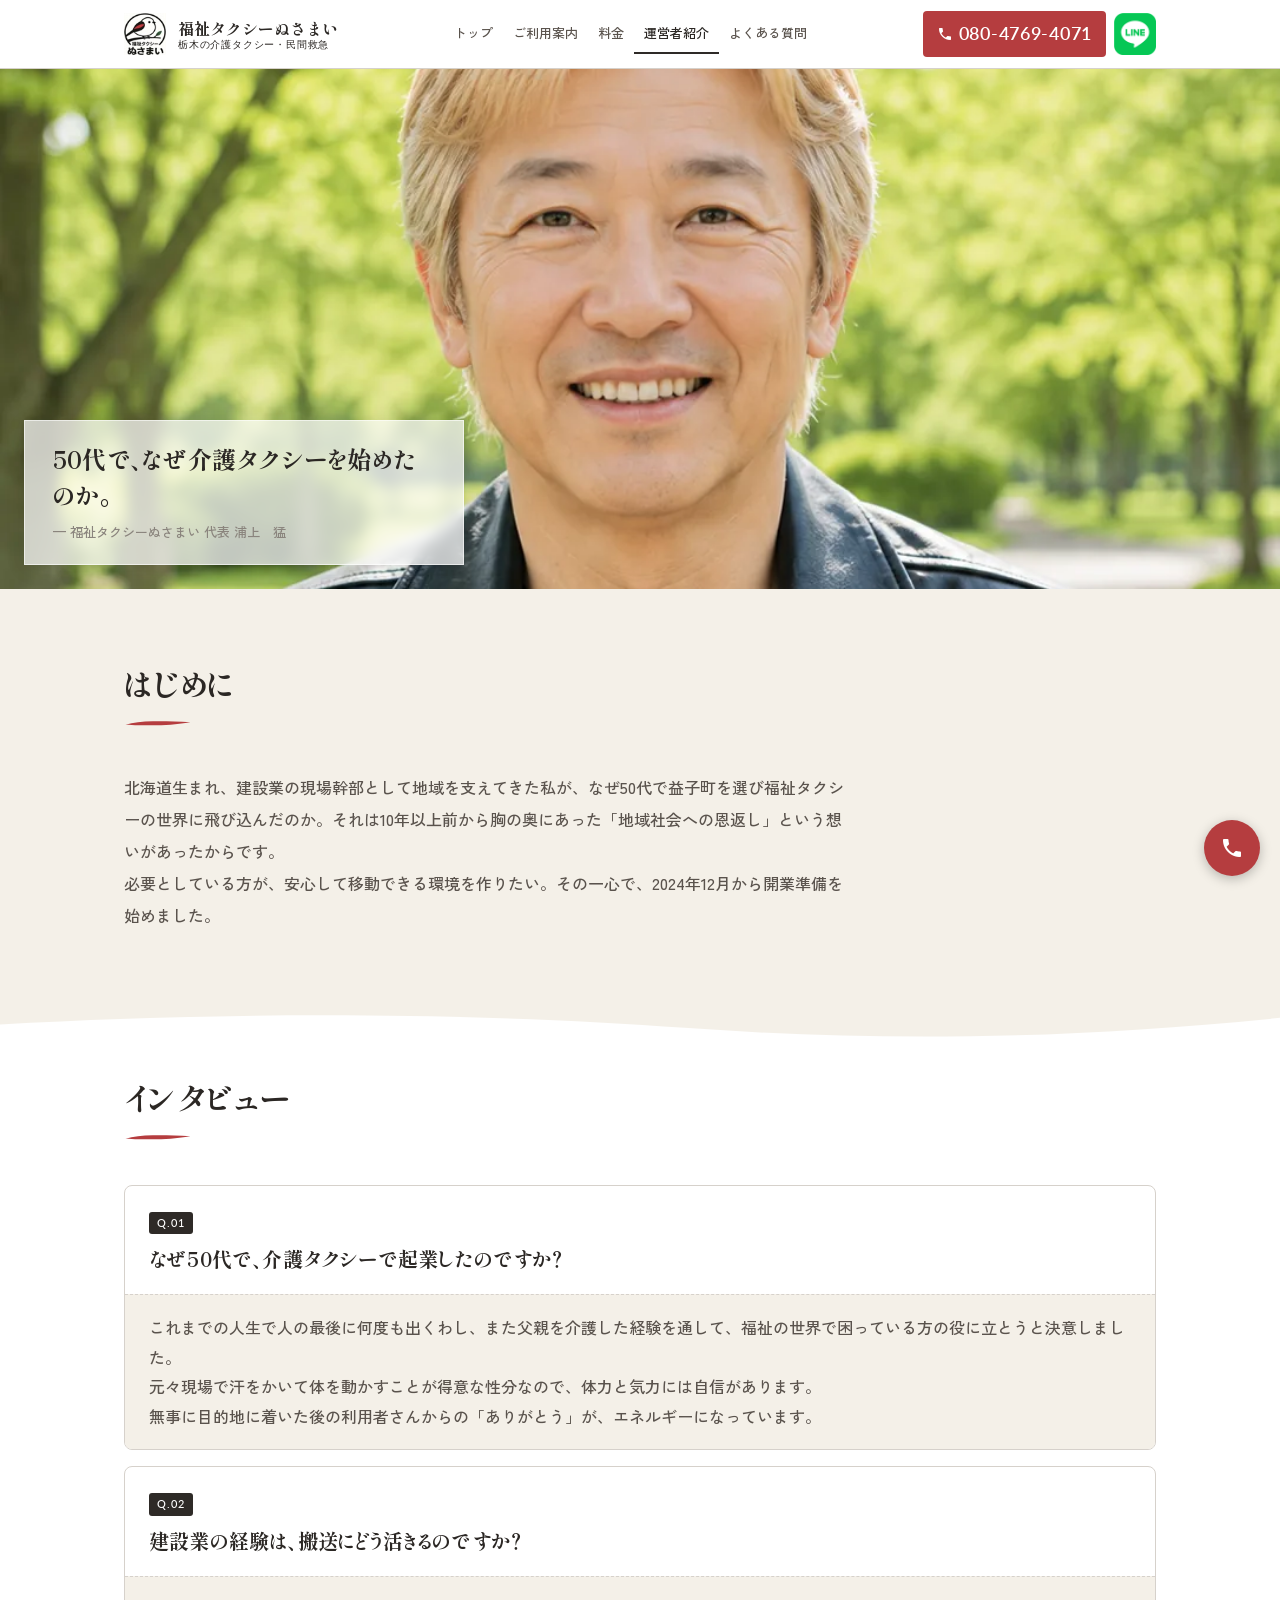
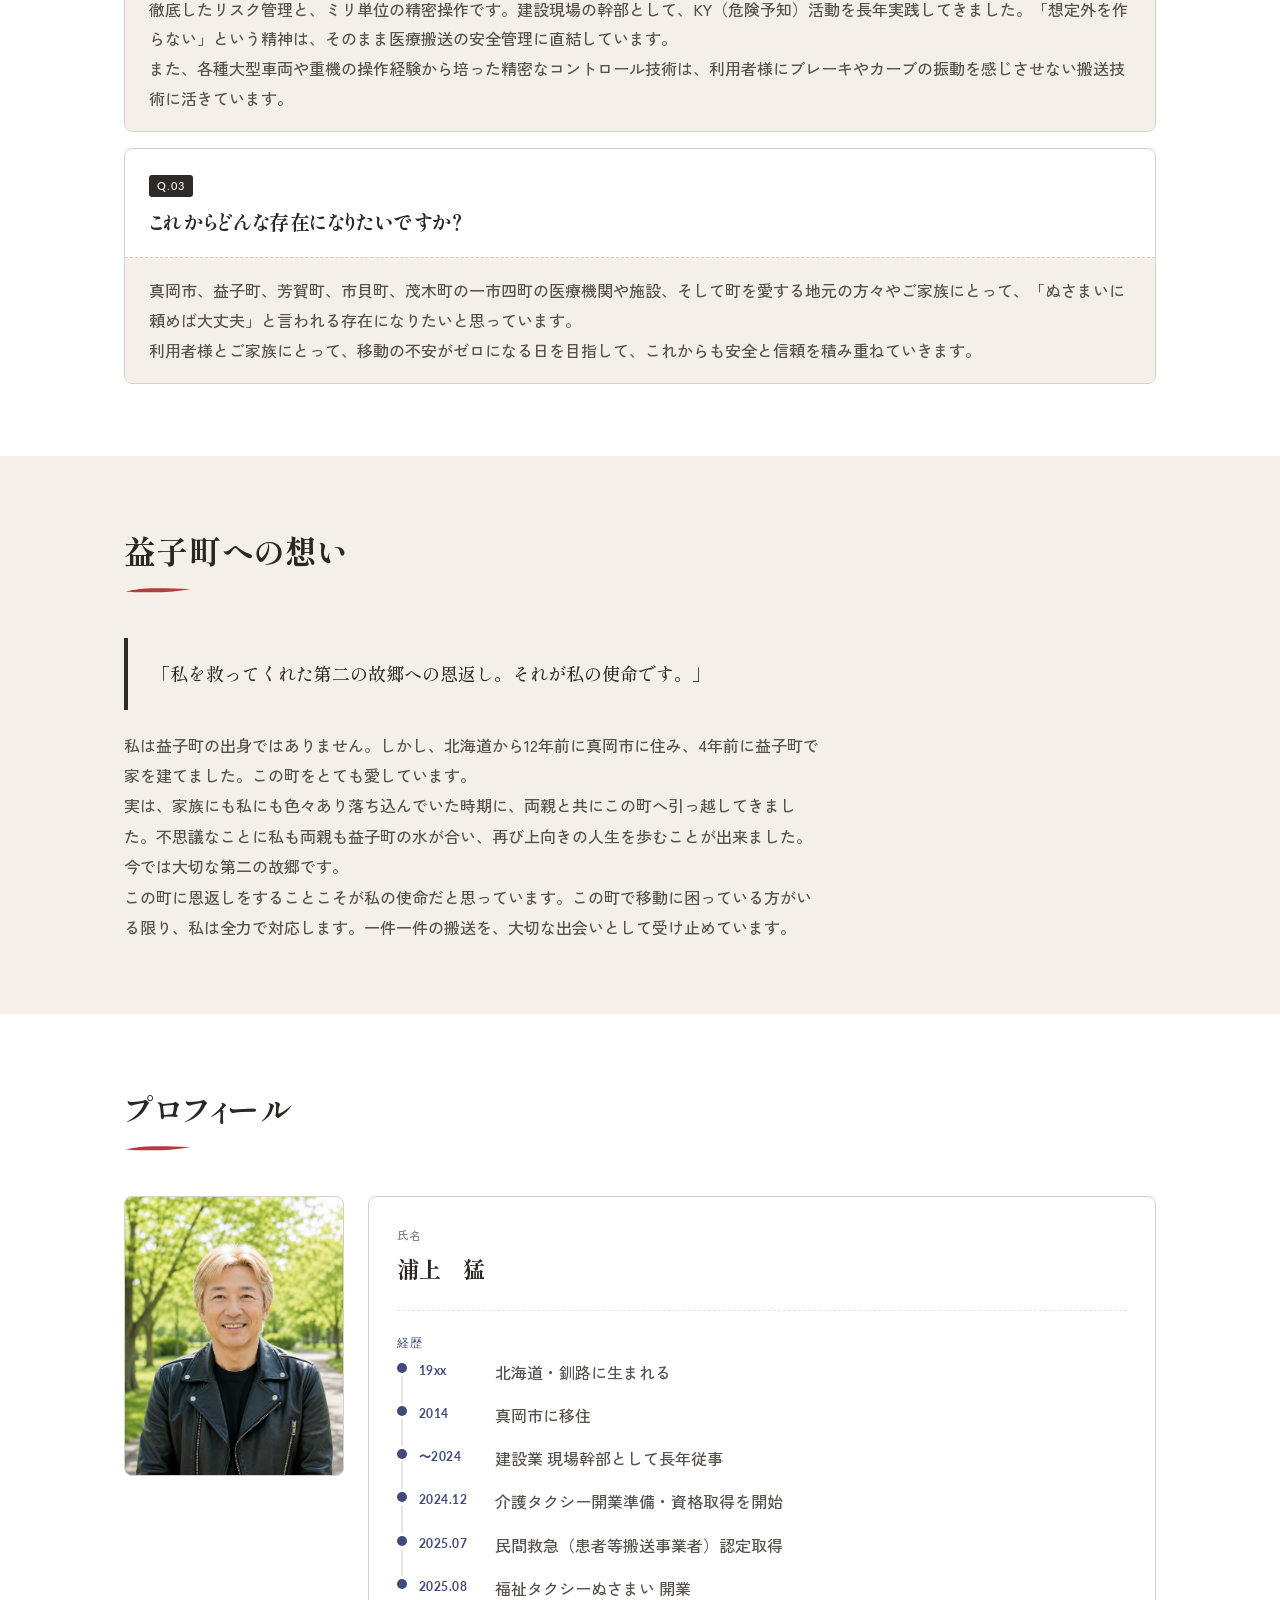
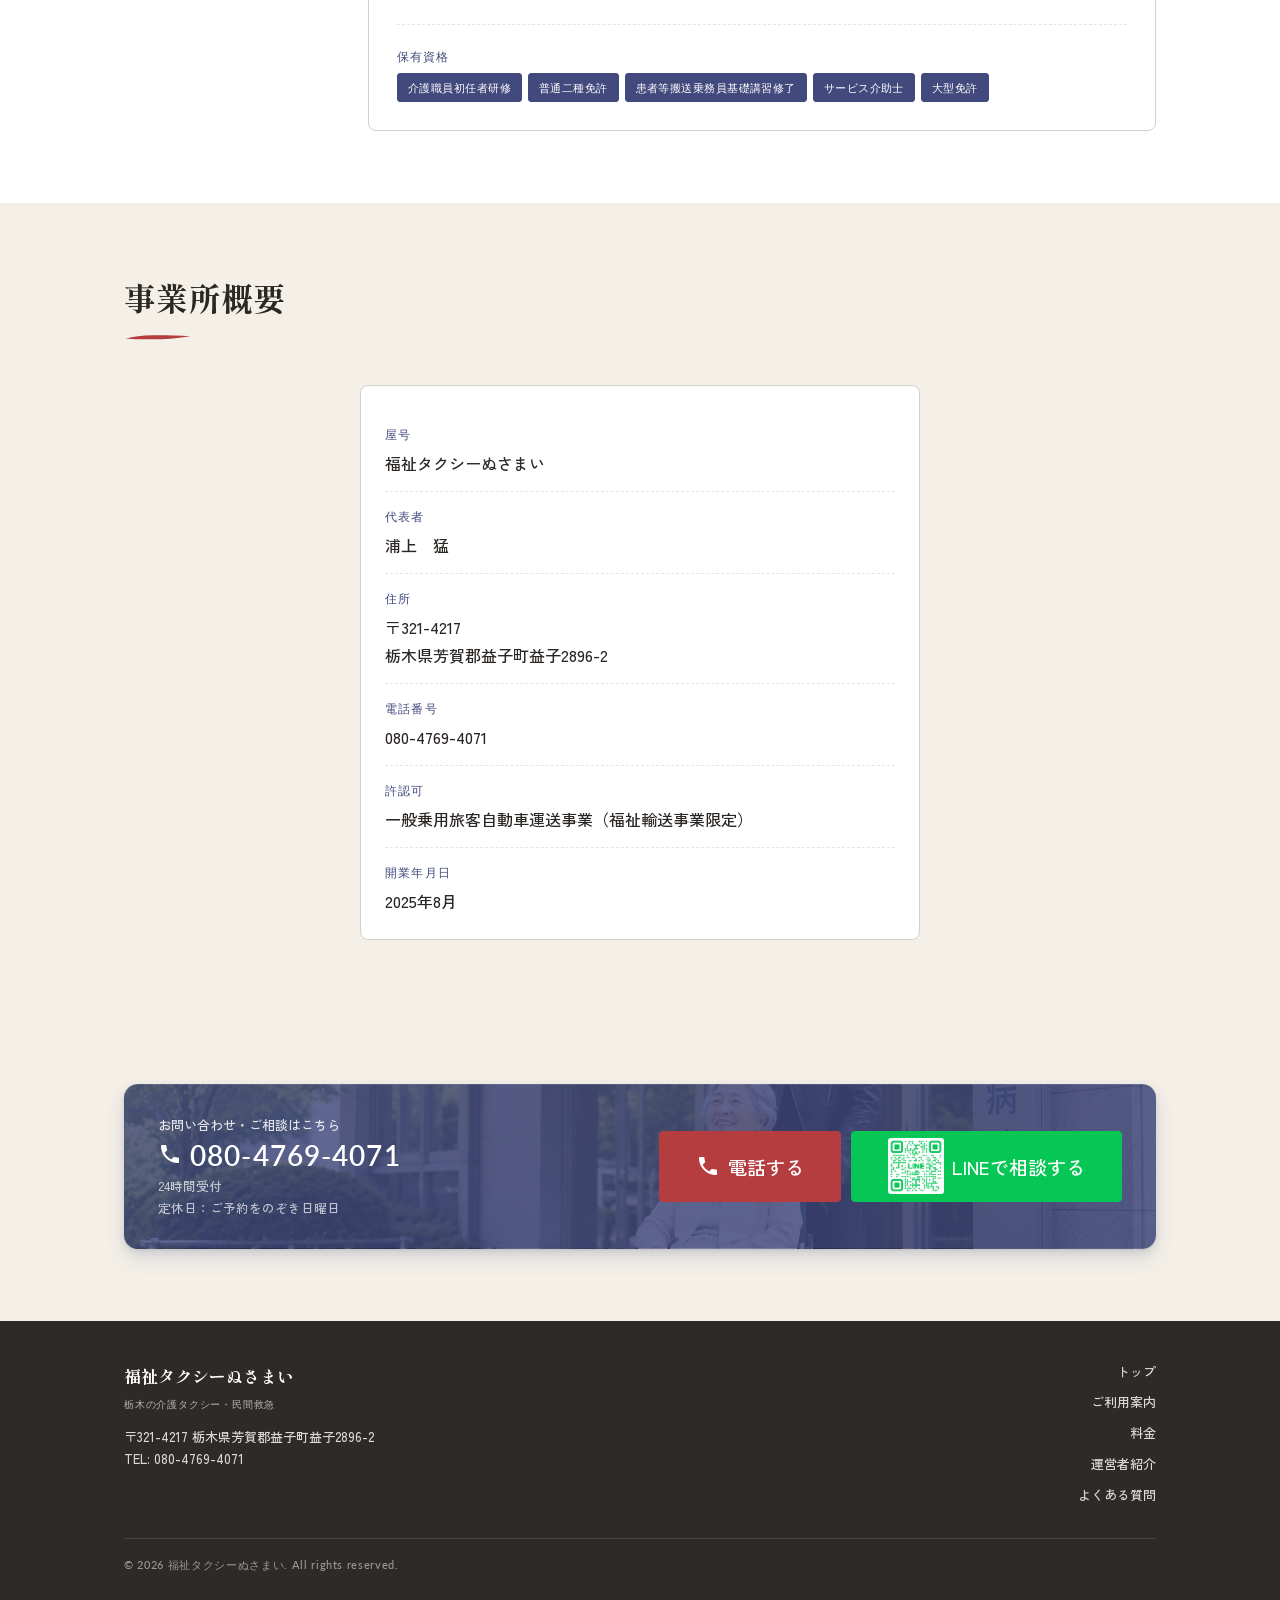
==== about.html @ ea240dff "deploy: font+style 反映（Shippori Mincho サブセット化・hero 刷新・CSS 整理） Co-Authored-By: Claude Sonnet 4.6 <nore" ====
<!DOCTYPE html>
<html lang="ja">
<head>
  <meta charset="UTF-8">
  <meta name="viewport" content="width=device-width, initial-scale=1.0">
  <meta name="robots" content="noindex">
  <link rel="icon" type="image/png" href="img/favicon.png">
  <title>運営者紹介 | 福祉タクシーぬさまい</title>
  <meta name="description" content="50代で介護タクシーを開業した代表のストーリー。建設業の安全管理・精密操作の経験が、民間救急の搬送技術に活きています。">
  <link rel="preconnect" href="https://fonts.googleapis.com">
  <link rel="preconnect" href="https://fonts.gstatic.com" crossorigin>
  <link href="https://fonts.googleapis.com/css2?family=Shippori+Mincho:wght@700&text=%25%2C-./0123456789%3AABCDEHIJKLMNPQSTVY_abcdefghiklmnoprstuvwxy%7C%C2%A5%C2%A9%E2%80%94%E2%80%BB%E2%86%92%E2%87%84%E2%97%AF%E2%9C%93%E3%80%81%E3%80%82%E3%80%85%E3%80%8C%E3%80%8D%E3%80%92%E3%80%9C%E3%81%82%E3%81%84%E3%81%86%E3%81%88%E3%81%8A%E3%81%8B%E3%81%8C%E3%81%8D%E3%81%8E%E3%81%8F%E3%81%91%E3%81%93%E3%81%94%E3%81%95%E3%81%97%E3%81%98%E3%81%99%E3%81%9A%E3%81%9B%E3%81%9C%E3%81%9D%E3%81%9E%E3%81%9F%E3%81%A0%E3%81%A1%E3%81%A3%E3%81%A4%E3%81%A6%E3%81%A7%E3%81%A8%E3%81%A9%E3%81%AA%E3%81%AB%E3%81%AC%E3%81%AD%E3%81%AE%E3%81%AF%E3%81%B0%E3%81%B3%E3%81%B8%E3%81%BB%E3%81%BE%E3%81%BF%E3%82%80%E3%82%81%E3%82%82%E3%82%84%E3%82%88%E3%82%89%E3%82%8A%E3%82%8B%E3%82%8C%E3%82%8F%E3%82%92%E3%82%93%E3%82%A2%E3%82%A3%E3%82%A4%E3%82%A8%E3%82%AA%E3%82%AB%E3%82%AD%E3%82%AE%E3%82%AF%E3%82%B0%E3%82%B3%E3%82%B5%E3%82%B7%E3%82%B8%E3%82%B9%E3%82%BA%E3%82%BB%E3%82%BC%E3%82%BF%E3%83%81%E3%83%83%E3%83%86%E3%83%87%E3%83%88%E3%83%89%E3%83%8B%E3%83%8D%E3%83%90%E3%83%92%E3%83%93%E3%83%95%E3%83%96%E3%83%97%E3%83%99%E3%83%9A%E3%83%9C%E3%83%9D%E3%83%9E%E3%83%9F%E3%83%A0%E3%83%A1%E3%83%A2%E3%83%A3%E3%83%A5%E3%83%A7%E3%83%A9%E3%83%AA%E3%83%AB%E3%83%AC%E3%83%AD%E3%83%B3%E3%83%BB%E3%83%BC%E4%B8%80%E4%B8%81%E4%B8%88%E4%B8%8A%E4%B8%8B%E4%B8%8D%E4%B8%96%E4%B8%A1%E4%B8%AD%E4%B8%BB%E4%B9%97%E4%BA%86%E4%BA%88%E4%BA%8B%E4%BA%8C%E4%BA%BA%E4%BB%8A%E4%BB%8B%E4%BB%95%E4%BB%96%E4%BB%98%E4%BB%A3%E4%BB%A5%E4%BB%AE%E4%BB%B6%E4%BB%BB%E4%BC%91%E4%BC%9A%E4%BC%9D%E4%BD%8D%E4%BD%8E%E4%BD%8F%E4%BD%93%E4%BD%95%E4%BD%99%E4%BD%9C%E4%BD%BF%E4%BE%8B%E4%BE%9D%E4%BF%9D%E4%BF%A1%E4%BF%AE%E5%81%B4%E5%82%99%E5%83%8F%E5%85%83%E5%85%85%E5%85%88%E5%85%8D%E5%85%A5%E5%85%A8%E5%85%B1%E5%85%B7%E5%86%85%E5%86%86%E5%86%8D%E5%87%A6%E5%87%BA%E5%88%86%E5%88%87%E5%88%9D%E5%88%A5%E5%88%A9%E5%88%B6%E5%88%B8%E5%89%87%E5%89%8D%E5%89%B2%E5%8A%9B%E5%8A%A0%E5%8A%A9%E5%8B%95%E5%8B%99%E5%8C%97%E5%8C%BA%E5%8C%BB%E5%8D%94%E5%8D%98%E5%8D%B1%E5%8D%B3%E5%8E%9F%E5%8E%B3%E5%8F%82%E5%8F%8E%E5%8F%96%E5%8F%97%E5%8F%A3%E5%8F%AF%E5%8F%B7%E5%90%84%E5%90%88%E5%90%8C%E5%90%8D%E5%90%91%E5%90%AB%E5%90%B8%E5%91%8A%E5%91%BD%E5%93%81%E5%93%A1%E5%95%8F%E5%96%80%E5%96%B6%E5%99%A8%E5%9B%9B%E5%9B%9E%E5%9B%B0%E5%9B%BA%E5%9B%BD%E5%9C%A8%E5%9C%B0%E5%9E%8B%E5%9F%9F%E5%9F%B9%E5%9F%BA%E5%A0%B1%E5%A0%B4%E5%A2%83%E5%A2%97%E5%A3%AB%E5%A4%96%E5%A4%9C%E5%A4%A7%E5%A4%AB%E5%A5%A5%E5%A7%8B%E5%AD%90%E5%AD%98%E5%AE%85%E5%AE%87%E5%AE%88%E5%AE%89%E5%AE%8C%E5%AE%9A%E5%AE%9F%E5%AE%A2%E5%AE%A4%E5%AE%AE%E5%AE%B6%E5%AF%84%E5%AF%86%E5%AF%9D%E5%AF%A7%E5%AF%BE%E5%B0%8F%E5%B0%91%E5%B1%8B%E5%B1%9E%E5%B1%B1%E5%B2%A1%E5%B8%82%E5%B8%8C%E5%B8%AB%E5%B8%AD%E5%B8%AF%E5%B8%B8%E5%B9%B4%E5%B9%B9%E5%BA%83%E5%BA%95%E5%BA%A6%E5%BA%A7%E5%BB%BA%E5%BC%8F%E5%BC%95%E5%BD%93%E5%BD%B9%E5%BE%85%E5%BE%8C%E5%BE%93%E5%BE%97%E5%BE%A1%E5%BE%B9%E5%BF%83%E5%BF%85%E5%BF%9C%E6%80%9D%E6%80%A5%E6%80%A7%E6%81%A9%E6%82%A3%E6%83%91%E6%83%B3%E6%84%8F%E6%84%9B%E6%84%9F%E6%85%8B%E6%88%90%E6%88%B8%E6%89%80%E6%89%8B%E6%89%95%E6%89%BF%E6%8A%80%E6%8A%91%E6%8B%A0%E6%8B%AD%E6%8C%81%E6%8C%87%E6%8C%AF%E6%8C%BF%E6%8D%A8%E6%8F%90%E6%8F%9B%E6%8F%B4%E6%8F%BA%E6%90%AC%E6%90%AD%E6%90%BA%E6%93%8D%E6%94%AF%E6%94%B9%E6%94%BF%E6%95%85%E6%95%91%E6%95%B0%E6%95%B4%E6%96%99%E6%96%B0%E6%96%B9%E6%96%BD%E6%97%85%E6%97%8F%E6%97%A5%E6%97%A9%E6%98%8E%E6%99%82%E6%99%AE%E6%9B%9C%E6%9B%B8%E6%9B%BF%E6%9C%80%E6%9C%88%E6%9C%89%E6%9C%9B%E6%9C%9D%E6%9C%9F%E6%9C%A8%E6%9C%AC%E6%9D%90%E6%9D%A5%E6%9F%93%E6%A0%83%E6%A0%BC%E6%A1%88%E6%A4%85%E6%A5%AD%E6%A6%82%E6%A7%8B%E6%A7%98%E6%A8%99%E6%A9%9F%E6%AD%A2%E6%AD%A3%E6%AD%A9%E6%AD%B4%E6%AE%8A%E6%AE%B5%E6%AF%8E%E6%AF%92%E6%B0%8F%E6%B0%91%E6%B0%97%E6%B0%B4%E6%B1%97%E6%B1%BA%E6%B2%BB%E6%B3%81%E6%B3%95%E6%B4%BB%E6%B5%81%E6%B5%A6%E6%B5%B7%E6%B6%88%E6%B7%BB%E6%B8%85%E6%B8%88%E6%B8%9B%E6%B8%A9%E6%B9%BF%E6%BA%90%E6%BA%96%E6%BB%B4%E7%82%B9%E7%82%BA%E7%83%8F%E7%84%A1%E7%88%B6%E7%89%87%E7%89%B9%E7%8A%B6%E7%8C%9B%E7%8F%BE%E7%90%86%E7%92%B0%E7%94%9F%E7%94%A8%E7%94%B1%E7%94%B3%E7%94%BA%E7%94%BB%E7%95%8C%E7%95%AA%E7%95%B0%E7%96%BE%E7%97%85%E7%97%87%E7%97%B0%E7%99%82%E7%99%BA%E7%9A%84%E7%9B%8A%E7%9B%AE%E7%9B%B4%E7%9B%B8%E7%9C%8B%E7%9C%8C%E7%9C%9F%E7%9D%80%E7%9E%AD%E7%9F%A5%E7%A0%94%E7%A2%BA%E7%A4%8E%E7%A4%BA%E7%A4%BE%E7%A5%89%E7%A5%9E%E7%A6%8F%E7%A7%81%E7%A7%BB%E7%A8%AE%E7%A9%8D%E7%A9%BA%E7%AA%93%E7%AB%8B%E7%AC%AC%E7%AD%89%E7%AD%96%E7%AE%97%E7%AE%A1%E7%B2%BE%E7%B4%84%E7%B4%A0%E7%B4%B0%E7%B4%B9%E7%B5%84%E7%B5%8C%E7%B5%90%E7%B5%A1%E7%B5%B6%E7%B6%99%E7%B6%9A%E7%BD%AE%E7%BF%8C%E7%BF%92%E8%80%83%E8%80%85%E8%80%90%E8%80%97%E8%81%B7%E8%83%B8%E8%83%BD%E8%84%9A%E8%87%AA%E8%88%AC%E8%89%B2%E8%8A%B3%E8%8C%82%E8%8D%B7%E8%90%BD%E8%A1%8C%E8%A1%93%E8%A1%A8%E8%A3%85%E8%A3%95%E8%A6%81%E8%A6%8B%E8%A6%A7%E8%A6%AA%E8%A7%92%E8%A7%A3%E8%A8%80%E8%A8%88%E8%A8%98%E8%A8%AD%E8%A8%B1%E8%A9%B1%E8%A9%B3%E8%AA%8D%E8%AA%A0%E8%AA%AC%E8%AA%AD%E8%AA%BF%E8%AB%87%E8%AC%9B%E8%AD%B0%E8%AD%B7%E8%B2%9D%E8%B2%BB%E8%B3%80%E8%B3%83%E8%B3%87%E8%B3%AA%E8%B5%B0%E8%B5%B7%E8%B6%8A%E8%B7%9D%E8%B7%AF%E8%B7%B5%E8%BA%AB%E8%BB%8A%E8%BB%A2%E8%BB%BD%E8%BC%89%E8%BC%B8%E8%BE%BC%E8%BF%8E%E8%BF%91%E8%BF%94%E9%80%80%E9%80%81%E9%80%94%E9%80%9A%E9%80%9F%E9%80%A0%E9%80%A3%E9%80%B2%E9%81%8B%E9%81%93%E9%81%A9%E9%81%B8%E9%82%A3%E9%83%A1%E9%83%A8%E9%83%B7%E9%83%BD%E9%85%8D%E9%85%B8%E9%87%8D%E9%87%8E%E9%87%8F%E9%87%91%E9%87%A7%E9%95%B7%E9%96%8B%E9%96%93%E9%96%A2%E9%98%B2%E9%99%8D%E9%99%90%E9%99%A2%E9%99%BA%E9%9A%8E%E9%9A%9B%E9%9A%9C%E9%9A%A3%E9%9B%A2%E9%9B%A3%E9%9B%BB%E9%A0%85%E9%A0%88%E9%A0%98%E9%A0%AD%E9%A0%BC%E9%A1%8D%E9%A1%98%E9%A3%9B%E9%A7%90%E9%A8%93%E9%AB%98%E9%BD%A2%EF%BC%88%EF%BC%89%EF%BC%8B%EF%BC%8F%EF%BC%9A%EF%BC%9D%EF%BC%9F%EF%BD%9C&family=Zen+Kaku+Gothic+New:wght@400;500;700&family=Lato:wght@400;700&display=swap" rel="stylesheet">
  <link href="https://fonts.googleapis.com/icon?family=Material+Icons" rel="stylesheet">
  <link rel="stylesheet" href="css/style.css">

  <!-- ===== TRACKING ===== -->
  <!-- Google Search Console 認証 -->
  <meta name="google-site-verification" content="2zkhqX7VvUgENSOrvvJ1nqqEa8RQcRwvDcQsqCewWVw">

  <!-- Google Analytics 4  -->
  <script async src="https://www.googletagmanager.com/gtag/js?id=G-GGK96P9J8S"></script>
  <script>
    window.dataLayer = window.dataLayer || [];
    function gtag(){dataLayer.push(arguments);}
    gtag('js', new Date());
    gtag('config', 'G-GGK96P9J8S');
  </script>

  <!-- Microsoft Clarity -->
  <script type="text/javascript">
    (function(c,l,a,r,i,t,y){
      c[a]=c[a]||function(){(c[a].q=c[a].q||[]).push(arguments)};
      t=l.createElement(r);t.async=1;t.src="https://www.clarity.ms/tag/"+i;
      y=l.getElementsByTagName(r)[0];y.parentNode.insertBefore(t,y);
    })(window, document, "clarity", "script", "xcbvhcziiq");
  </script>
</head>
<body>

<!-- ===== SITE HEADER ===== -->
<header class="site-header">
  <div class="container">
    <div class="header-inner">
      <a href="index.html" class="header-logo">
        <div class="logo-mark"><img src="img/logo.jpg" alt="福祉タクシーぬさまい ロゴ"></div>
        <div class="logo-text">
          <span class="logo-main">福祉タクシーぬさまい</span>
          <span class="logo-sub">栃木の介護タクシー・民間救急</span>
        </div>
      </a>
      <nav class="header-nav" role="navigation" aria-label="グローバルナビゲーション">
        <a href="index.html">トップ</a>
        <a href="guide.html">ご利用案内</a>
        <a href="price.html">料金</a>
        <a href="about.html" class="current">運営者紹介</a>
        <a href="faq.html">よくある質問</a>
      </nav>
      <div class="header-cta">
        <a href="tel:08047694071" class="header-phone"><span class="material-icons" aria-hidden="true">call</span> 080-4769-4071</a>
        <a href="https://lin.ee/9xXF9nc" target="_blank" rel="noopener noreferrer" class="header-line" aria-label="LINEで相談する"><img src="img/LINE_Brand_icon.png" alt=""></a>
      </div>
      <button class="menu-toggle" aria-label="メニューを開く" aria-expanded="false">
        <span></span><span></span><span></span>
      </button>
    </div>
  </div>
</header>

<!-- ===== COVER ===== -->
<div class="about-cover">
  <div class="about-cover-caption">
    <h2>50代で、なぜ介護タクシーを始めたのか。</h2>
    <p>— 福祉タクシーぬさまい 代表 浦上　猛</p>
  </div>
</div>

<!-- ===== 導入 ===== -->
<section class="section bg-soft wave-down">
  <div class="section-inner">
    <div class="section-header">
      <h2 class="section-title">はじめに</h2>
    </div>
    <p style="font-size: 16px; color: var(--text-2); line-height: 2; max-width: 720px;">
      北海道生まれ、建設業の現場幹部として地域を支えてきた私が、なぜ50代で益子町を選び福祉タクシーの世界に飛び込んだのか。それは10年以上前から胸の奥にあった「地域社会への恩返し」という想いがあったからです。<br>必要としている方が、安心して移動できる環境を作りたい。その一心で、2024年12月から開業準備を始めました。
    </p>
  </div>
</section>

<!-- ===== Q&A ===== -->
<section class="section">
  <div class="section-inner">
    <div class="section-header">
      <h2 class="section-title">インタビュー</h2>
    </div>
    <div class="qa-list">
      <div class="qa-item">
        <div class="qa-question">
          <span class="qa-q-label">Q.01</span>
          <h3>なぜ50代で、介護タクシーで起業したのですか？</h3>
        </div>
        <div class="qa-answer">
          これまでの人生で人の最後に何度も出くわし、また父親を介護した経験を通して、福祉の世界で困っている方の役に立とうと決意しました。<br>元々現場で汗をかいて体を動かすことが得意な性分なので、体力と気力には自信があります。<br>無事に目的地に着いた後の利用者さんからの「ありがとう」が、エネルギーになっています。
        </div>
      </div>
      <div class="qa-item">
        <div class="qa-question">
          <span class="qa-q-label">Q.02</span>
          <h3>建設業の経験は、搬送にどう活きるのですか？</h3>
        </div>
        <div class="qa-answer">
          徹底したリスク管理と、ミリ単位の精密操作です。建設現場の幹部として、KY（危険予知）活動を長年実践してきました。「想定外を作らない」という精神は、そのまま医療搬送の安全管理に直結しています。<br>また、各種大型車両や重機の操作経験から培った精密なコントロール技術は、利用者様にブレーキやカーブの振動を感じさせない搬送技術に活きています。
        </div>
      </div>
      <div class="qa-item">
        <div class="qa-question">
          <span class="qa-q-label">Q.03</span>
          <h3>これからどんな存在になりたいですか？</h3>
        </div>
        <div class="qa-answer">
          真岡市、益子町、芳賀町、市貝町、茂木町の一市四町の医療機関や施設、そして町を愛する地元の方々やご家族にとって、「ぬさまいに頼めば大丈夫」と言われる存在になりたいと思っています。<br>利用者様とご家族にとって、移動の不安がゼロになる日を目指して、これからも安全と信頼を積み重ねていきます。
        </div>
      </div>
    </div>
  </div>
</section>

<!-- ===== 益子町への想い ===== -->
<section class="section bg-soft">
  <div class="section-inner">
    <div class="section-header">
      <h2 class="section-title">益子町への想い</h2>
    </div>
    <div class="quote-block" style="margin-bottom: 20px;">「私を救ってくれた第二の故郷への恩返し。それが私の使命です。」</div>
    <p style="font-size: 16px; color: var(--text-2); line-height: 1.9; max-width: 700px;">
      私は益子町の出身ではありません。しかし、北海道から12年前に真岡市に住み、4年前に益子町で家を建てました。この町をとても愛しています。<br>実は、家族にも私にも色々あり落ち込んでいた時期に、両親と共にこの町へ引っ越してきました。不思議なことに私も両親も益子町の水が合い、再び上向きの人生を歩むことが出来ました。今では大切な第二の故郷です。<br>この町に恩返しをすることこそが私の使命だと思っています。この町で移動に困っている方がいる限り、私は全力で対応します。一件一件の搬送を、大切な出会いとして受け止めています。
    </p>
  </div>
</section>

<!-- ===== プロフィール ===== -->
<section class="section">
  <div class="section-inner">
    <div class="section-header">
      <h2 class="section-title">プロフィール</h2>
    </div>
    <div class="profile-grid">
      <div class="profile-img" style="background-image: url('img/profile_dummy.webp'); background-size: cover; background-position: center 20%;"></div>
      <div class="profile-detail">
        <div class="profile-name-row">
          <p class="profile-name-label">氏名</p>
          <p class="profile-name">浦上　猛</p>
        </div>
        <hr class="divider">
        <div>
          <p class="profile-section-label">経歴</p>
          <ol class="timeline">
            <li><span class="t-date">19xx</span><span class="t-text">北海道・釧路に生まれる</span></li>
            <li><span class="t-date">2014</span><span class="t-text">真岡市に移住</span></li>
            <li><span class="t-date">〜2024</span><span class="t-text">建設業 現場幹部として長年従事</span></li>
            <li><span class="t-date">2024.12</span><span class="t-text">介護タクシー開業準備・資格取得を開始</span></li>
            <li><span class="t-date">2025.07</span><span class="t-text">民間救急（患者等搬送事業者）認定取得</span></li>
            <li><span class="t-date">2025.08</span><span class="t-text">福祉タクシーぬさまい 開業</span></li>
          </ol>
        </div>
        <hr class="divider">
        <div>
          <p class="profile-section-label">保有資格</p>
          <div class="badge-row">
            <span class="badge">介護職員初任者研修</span>
            <span class="badge">普通二種免許</span>
            <span class="badge">患者等搬送乗務員基礎講習修了</span>
            <span class="badge">サービス介助士</span>
            <span class="badge">大型免許</span>
          </div>
        </div>
      </div>
    </div>
  </div>
</section>

<!-- ===== 事業所概要 ===== -->
<section class="section bg-soft">
  <div class="section-inner">
    <div class="section-header">
      <h2 class="section-title">事業所概要</h2>
    </div>
    <div class="area-grid">
      <div class="area-detail">
        <dl>
          <div class="area-row">
            <dt>屋号</dt>
            <dd>福祉タクシーぬさまい</dd>
          </div>
          <div class="area-row">
            <dt>代表者</dt>
            <dd>浦上　猛</dd>
          </div>
          <div class="area-row">
            <dt>住所</dt>
            <dd>〒321-4217</dd>
            <dd>栃木県芳賀郡益子町益子2896-2</dd>
          </div>
          <div class="area-row">
            <dt>電話番号</dt>
            <dd>080-4769-4071</dd>
          </div>
          <div class="area-row">
            <dt>許認可</dt>
            <dd>一般乗用旅客自動車運送事業（福祉輸送事業限定）</dd>
          </div>
          <div class="area-row">
            <dt>開業年月日</dt>
            <dd>2025年8月</dd>
          </div>
        </dl>
      </div>
    </div>
  </div>
</section>

<!-- ===== フッターCTA ===== -->
<section class="section bg-soft">
  <div class="section-inner">
    <div class="footer-cta">
      <div>
        <p class="footer-cta-label">お問い合わせ・ご相談はこちら</p>
        <div class="footer-cta-tel"><span class="material-icons" aria-hidden="true">call</span> 080-4769-4071</div>
        <p class="footer-cta-hours">24時間受付</p>
        <p class="footer-cta-hours">定休日：ご予約をのぞき日曜日</p>
      </div>
      <div class="footer-cta-actions">
        <a href="tel:08047694071" class="btn btn-dark btn-lg"><span class="material-icons" aria-hidden="true">call</span> 電話する</a>
        <a href="https://lin.ee/9xXF9nc" target="_blank" rel="noopener noreferrer" class="btn btn-line btn-lg"><span class="material-icons" aria-hidden="true">chat_bubble</span><img class="btn-line-qr" src="img/line_qr.png" alt="" aria-hidden="true">LINEで相談する</a>
      </div>
    </div>
  </div>
</section>

<!-- ===== SITE FOOTER ===== -->
<footer class="site-footer">
  <div class="container">
    <div class="footer-inner">
      <div class="footer-brand">
        <span class="logo-main">福祉タクシーぬさまい</span>
        <span class="logo-sub">栃木の介護タクシー・民間救急</span>
        <address class="footer-address" style="font-style:normal;">
          〒321-4217 栃木県芳賀郡益子町益子2896-2<br>
          TEL: 080-4769-4071
        </address>
      </div>
      <nav class="footer-nav" aria-label="フッターナビゲーション">
        <a href="index.html">トップ</a>
        <a href="guide.html">ご利用案内</a>
        <a href="price.html">料金</a>
        <a href="about.html">運営者紹介</a>
        <a href="faq.html">よくある質問</a>
      </nav>
    </div>
    <p class="footer-bottom">© <span id="copyright-year">2026</span> 福祉タクシーぬさまい. All rights reserved.</p>
  </div>
</footer>

<!-- ===== FLOATING CTA ===== -->
<div class="floating-cta" aria-label="お問い合わせ">
  <a href="tel:08047694071" class="floating-phone" aria-label="電話する"><span class="material-icons" aria-hidden="true">call</span></a>
</div>

<script src="js/main.js"></script>
</body>
</html>
---- css/style.css ----
/* ====================================================
   福祉タクシーぬさまい — Global Stylesheet
   Fonts: Shippori Mincho (headings) · Zen Kaku Gothic New (body)
   ==================================================== */

/* ---------- Reset & Custom Properties ---------- */
*, *::before, *::after { box-sizing: border-box; margin: 0; padding: 0; }

:root {
  --text:       #2b2724;
  --text-2:     #5a534d;
  --muted:      #8a847d;
  --bg:         #ffffff;
  --bg-soft:    #f4f0e8;  /* 糠白釉（nuka）寄りの温白 */
  --bg-alt:     #e9e3d8;  /* 一段濃い土色 */
  --border:     #d6d1cb;
  --border-s:   #e8e4df;
  --ink:        #2e2a27;  /* 黒釉（kuro）寄りの墨 */

  --brand:      #b53d3f;  /* ロゴの赤（アクセント・電話CTA専用） */
  --brand-dark: #9a3135;  /* 赤ボタン hover */

  --accent:      #41497d;  /* 赤のトライアド（青藍・ミュート）見出し/ラベル/リンク */
  --accent-dark: #353c66;  /* 青藍リンク hover */

  --line:        #06c755;  /* LINE 公式グリーン */
  --line-dark:   #05a647;  /* LINE ボタン hover */

  --serif:      'Shippori Mincho', serif;       /* 見出し：温かみのある旧字系明朝 */
  --sans:       'Zen Kaku Gothic New', sans-serif; /* 本文：可読性の高いヒューマニスト */
  --mono:       'Lato', sans-serif;                /* 数字・ラベル */

  --radius-s:   4px;
  --radius:     8px;
  --radius-l:   14px;

  --shadow-card:0 1px 3px rgba(0,0,0,.08);

  --max-w:      1080px;
  --section-py: 72px;
}

html { scroll-behavior: smooth; }

/* 動きに敏感なユーザーへの配慮：スムーズスクロールとトランジションを無効化 */
@media (prefers-reduced-motion: reduce) {
  html { scroll-behavior: auto; }
  *, *::before, *::after {
    transition-duration: .01ms !important;
    animation-duration: .01ms !important;
    animation-iteration-count: 1 !important;
  }
}

body {
  font-family: var(--sans);
  font-size: 16px;
  font-weight: 500;
  line-height: 1.75;
  color: var(--text);
  background: var(--bg);
}

img { display: block; max-width: 100%; }
a { color: inherit; text-decoration: none; }
ul, ol { list-style: none; }

/* ---------- Typography ---------- */
h1, h2, h3, h4 {
  font-family: var(--serif);
  font-weight: 700;
  line-height: 1.4;
  letter-spacing: .01em;
  font-feature-settings: "palt";
}

.section-label {
  font-family: var(--mono);
  font-size: 11px;
  letter-spacing: .14em;
  text-transform: uppercase;
  color: var(--accent);
  display: block;
  margin-bottom: 10px;
}

.section-title {
  font-size: clamp(24px, 3.5vw, 32px);
  margin-bottom: 12px;
}

/* 署名：柿釉（kaki）の刷毛ストローク — 益子焼の釉がけを想起させる一筆 */
.section-title::after {
  content: "";
  display: block;
  width: 68px;
  height: 13px;
  margin-top: 12px;
  background-image: url("data:image/svg+xml,%3Csvg xmlns='http://www.w3.org/2000/svg' viewBox='0 0 90 14'%3E%3Cpath d='M2,8.6 C12,5.4 24,4.4 38,4.1 C52,3.8 70,4.3 88,5.4 C76,7.3 58,9.7 40,9.4 C26,9.2 12,9.3 2,8.6 Z' fill='%23b53d3f'/%3E%3C/svg%3E");
  background-repeat: no-repeat;
  background-size: contain;
}

.section-lead {
  font-size: 16px;
  color: var(--text-2);
  max-width: 660px;
  line-height: 1.8;
}

/* ---------- Layout ---------- */
.container {
  width: 100%;
  max-width: var(--max-w);
  margin: 0 auto;
  padding: 0 24px;
}

.section { padding: var(--section-py) 0; }
.section.bg-soft { background: var(--bg-soft); }
.section.bg-alt  { background: var(--bg-alt); }

/* 柔らかい曲線の区切り：上セクションの地色が、わずかに非対称な曲線で下へ沈む（柿釉ブラシと同じ手仕事の揺らぎ）。色は足さず同系トーンで上品に。--wave-color で曲線色を上書き可（白→soft の境界など）。 */
.wave-down { position: relative; z-index: 2; }
.wave-down::after {
  content: "";
  position: absolute;
  left: 0;
  right: 0;
  bottom: -39px;
  height: 40px;
  background-color: var(--wave-color, var(--bg-soft));
  -webkit-mask: url("data:image/svg+xml,%3Csvg xmlns='http://www.w3.org/2000/svg' viewBox='0 0 1440 48' preserveAspectRatio='none'%3E%3Cpath d='M0,0 H1440 V19 C1190,46 980,47 770,31 C560,15 300,9 0,27 Z' fill='%23fff'/%3E%3C/svg%3E") no-repeat;
  -webkit-mask-size: 100% 100%;
  mask: url("data:image/svg+xml,%3Csvg xmlns='http://www.w3.org/2000/svg' viewBox='0 0 1440 48' preserveAspectRatio='none'%3E%3Cpath d='M0,0 H1440 V19 C1190,46 980,47 770,31 C560,15 300,9 0,27 Z' fill='%23fff'/%3E%3C/svg%3E") no-repeat;
  mask-size: 100% 100%;
  pointer-events: none;
}

.section-inner {
  max-width: var(--max-w);
  margin: 0 auto;
  padding: 0 24px;
}

.section-header { margin-bottom: 40px; }

.grid-2 { display: grid; grid-template-columns: 1fr 1fr; gap: 20px; }
.grid-3 { display: grid; grid-template-columns: repeat(3, 1fr); gap: 20px; }
.grid-4 { display: grid; grid-template-columns: repeat(4, 1fr); gap: 16px; }

/* ---------- Buttons ---------- */
.btn {
  display: inline-flex;
  align-items: center;
  justify-content: center;
  gap: 8px;
  font-family: var(--sans);
  font-size: 18px;
  font-weight: 500;
  padding: 14px 28px;
  border-radius: var(--radius-s);
  cursor: pointer;
  transition: opacity .15s, transform .1s;
  border: 1.5px solid transparent;
  white-space: nowrap;
}
.btn:hover { opacity: .85; transform: translateY(-1px); }

.btn-dark {
  background: var(--brand);
  color: #fff;
  border-color: var(--brand);
}
.btn-dark:hover {
  background: var(--brand-dark);
  border-color: var(--brand-dark);
  opacity: 1;
}
.btn-ghost {
  background: transparent;
  color: var(--ink);
  border-color: var(--ink);
}
.btn-accent {
  color: var(--accent);
  border-color: var(--accent);
}
.btn-accent:hover {
  background: var(--accent);
  color: #fff;
  border-color: var(--accent);
  opacity: 1;
}
/* 反転アクセント：既定は呉須ベタ＋白文字、hover/active で白地＋呉須文字（=従来の btn-accent 既定）に戻る */
.btn-accent-fill {
  background: var(--accent);
  color: #fff;
  border-color: var(--accent);
}
.btn-accent-fill:hover,
.btn-accent-fill:active {
  background: transparent;
  color: var(--accent);
  border-color: var(--accent);
  opacity: 1;
}
.btn-line {
  background: var(--line);
  color: #fff;
  border-color: var(--line);
}
.btn-line:hover {
  background: var(--line-dark);
  border-color: var(--line-dark);
  opacity: 1;
}
/* footer-cta QR（PC/tablet のみ、モバイルはアイコンに切替） */
.footer-cta .btn-line { overflow: hidden; }
.btn-line-qr {
  height: 56px;
  width: 56px;
  margin-block: -18px;
  object-fit: contain;
  flex-shrink: 0;
  border-radius: 3px;
}
.footer-cta .btn-line .material-icons { display: none; }
/* 呉須ソリッド：hero の LINE 導線（緑の飛び出しを抑え、赤の電話CTAを主役に） */
.btn-accent-solid {
  background: var(--accent);
  color: #fff;
  border-color: var(--accent);
}
.btn-accent-solid:hover {
  background: var(--accent-dark);
  border-color: var(--accent-dark);
  opacity: 1;
}
.btn-sm { font-size: 17px; padding: 10px 20px; }
.btn-lg { font-size: 19px; padding: 18px 36px; }

/* ---------- Site Header ---------- */
.site-header {
  position: sticky;
  top: 0;
  z-index: 100;
  background: rgba(255,255,255,.97);
  border-bottom: 1px solid var(--border);
  backdrop-filter: blur(6px);
}

.header-inner {
  display: flex;
  align-items: center;
  gap: 24px;
  height: 68px;
}

.header-logo {
  display: flex;
  align-items: center;
  gap: 12px;
  flex-shrink: 0;
  min-height: 68px;   /* メニュー展開で height:auto になっても1行目を68pxに保ち、ロゴの縦位置シフトを防ぐ */
}

.logo-mark {
  width: 42px;
  height: 42px;
  display: flex;
  align-items: center;
  justify-content: center;
}

.logo-mark img {
  width: 100%;
  height: 100%;
  object-fit: contain;
  display: block;
}

.logo-text { line-height: 1.25; }
.logo-main { font-family: var(--serif); font-weight: 700; font-size: 16px; display: block; }
.logo-sub  { font-family: var(--mono); font-size: 10px; letter-spacing: .08em; display: block; }

.header-nav {
  display: flex;
  gap: 0;
  flex: 1;
  justify-content: center;
}

.header-nav a {
  font-size: 13px;
  font-weight: 500;
  padding: 8px 10px;
  white-space: nowrap;
  color: var(--text-2);
  border-bottom: 2px solid transparent;
  transition: color .15s, border-color .15s;
}
.header-nav a:hover,
.header-nav a.current {
  color: var(--text);
  border-bottom-color: var(--ink);
}

.header-cta {
  display: flex;
  gap: 8px;
  align-items: center;
  flex-shrink: 0;
}

.header-phone {
  display: inline-flex;
  align-items: center;
  gap: 6px;
  font-family: var(--mono);
  font-size: 18px;
  font-weight: 600;
  background: var(--brand);
  color: #fff;
  padding: 7px 14px;
  border-radius: var(--radius-s);
  letter-spacing: .04em;
}

.header-phone .material-icons {
  font-size: 16px;
}

/* アイコンのみの正方形。高さは電話CTA(.header-phone)の実高さ 42px に合わせる */
.header-line {
  display: inline-flex;
  align-items: center;
  justify-content: center;
  width: 42px;
  height: 42px;
  flex-shrink: 0;
  padding: 0;
  border: none;
  border-radius: var(--radius-s);
  overflow: hidden;
}
.header-line:hover { opacity: .85; }

.header-line img {
  width: 100%;
  height: 100%;
  object-fit: cover;
  display: block;
}

.menu-toggle {
  display: none;
  flex-direction: column;
  gap: 5px;
  background: none;
  border: none;
  cursor: pointer;
  padding: 8px;
  margin-left: auto;
}
.menu-toggle span {
  display: block;
  width: 22px;
  height: 2px;
  background: var(--ink);
  border-radius: 2px;
  transition: transform .2s ease-out, opacity .2s ease-out;
}

/* 展開時：三本線 → ×印（上下のバーを中央へ寄せて交差、中央バーは消す） */
.menu-toggle[aria-expanded="true"] span:nth-child(1) { transform: translateY(7px) rotate(45deg); }
.menu-toggle[aria-expanded="true"] span:nth-child(2) { opacity: 0; }
.menu-toggle[aria-expanded="true"] span:nth-child(3) { transform: translateY(-7px) rotate(-45deg); }


/* ---------- Hero ---------- */
.hero {
  display: grid;
  background: var(--ink);
  padding: 0;
  overflow: visible;
  position: relative;
  z-index: 2;
}

.hero-image-wrap {
  grid-area: 1 / 1;
  width: 100%;
  height: clamp(500px, 72vw, 700px);
  background:
    repeating-linear-gradient(135deg, transparent 0 9px, rgba(0,0,0,.05) 9px 10px),
    var(--bg-alt);
  position: relative;
  overflow: hidden;
}

.hero-image-wrap picture {
  display: block;
  width: 100%;
  height: 100%;
}

.hero-image-wrap .hero-img {
  width: 100%;
  height: 100%;
  object-fit: cover;
  display: block;
}

/* 黒釉グラデーション幕 */
.hero-image-wrap::after {
  content: '';
  position: absolute;
  inset: 0;
  background: linear-gradient(
    to bottom,
    rgba(46,42,39,0)    25%,
    rgba(46,42,39,.15)  62%,
    rgba(46,42,39,.44) 100%
  );
  z-index: 1;
}

/* ヒーロー下端の曲線波 */
.hero::after {
  content: "";
  position: absolute;
  left: 0;
  right: 0;
  bottom: -51px;
  height: 52px;
  background-color: var(--bg-soft);
  -webkit-mask: url("data:image/svg+xml,%3Csvg xmlns='http://www.w3.org/2000/svg' viewBox='0 0 1440 48' preserveAspectRatio='none'%3E%3Cpath d='M0,0 H1440 V19 C1190,46 980,47 770,31 C560,15 300,9 0,27 Z' fill='%23fff'/%3E%3C/svg%3E") no-repeat;
  -webkit-mask-size: 100% 100%;
  mask: url("data:image/svg+xml,%3Csvg xmlns='http://www.w3.org/2000/svg' viewBox='0 0 1440 48' preserveAspectRatio='none'%3E%3Cpath d='M0,0 H1440 V19 C1190,46 980,47 770,31 C560,15 300,9 0,27 Z' fill='%23fff'/%3E%3C/svg%3E") no-repeat;
  mask-size: 100% 100%;
  z-index: 3;
}

.hero-body {
  grid-area: 1 / 1;
  align-self: end;
  padding: 0 clamp(20px, 5vw, 60px) 52px;
  max-width: var(--max-w);
  width: 100%;
  margin: 0 auto;
  z-index: 2;
}

.hero-catch {
  font-size: clamp(25px, 3.5vw, 44px);
  line-height: 1.5;
  color: var(--bg-soft);
  margin-bottom: 12px;
  letter-spacing: 0;
  text-shadow: 0 1px 6px rgba(0,0,0,.52);
}

.hero-catch::after {
  content: '';
  display: block;
  width: 136px;
  height: 14px;
  margin-top: 14px;
  background-image: url("data:image/svg+xml,%3Csvg xmlns='http://www.w3.org/2000/svg' viewBox='0 0 136 14'%3E%3Cpath d='M2,8.6 C20,5.4 46,4.2 68,3.9 C90,3.6 112,4.2 134,5.6 C118,7.5 92,9.8 66,9.5 C44,9.2 18,9.3 2,8.6 Z' fill='%23b53d3f'/%3E%3C/svg%3E");
  background-repeat: no-repeat;
  background-size: contain;
}

.hero-sub {
  font-size: 16px;
  color: var(--bg);
  margin-bottom: 28px;
  line-height: 1.8;
  max-width: 560px;
  text-shadow: 0 1px 4px rgba(0,0,0,.48);
}

.hero-actions {
  display: flex;
  gap: 12px;
  flex-wrap: wrap;
}

/* ---------- Image Placeholder ---------- */
.img-ph {
  background:
    repeating-linear-gradient(135deg, transparent 0 9px, rgba(0,0,0,.06) 9px 10px),
    var(--bg-alt);
  display: flex;
  align-items: center;
  justify-content: center;
  border-radius: var(--radius-s);
  overflow: hidden;
}

/* 仮挿入ラベル 共通（.img-ph span / .equip-card .equip-img span / .profile-img span / .ph-tag） */
.img-ph span,
.equip-card .equip-img span,
.profile-img span,
.ph-tag {
  background: rgba(255,255,255,.85);
  border: 1px solid var(--border);
  border-radius: 3px;
  font-family: var(--mono);
  font-size: 10.5px;
  color: var(--muted);
}
.img-ph span,
.profile-img span { padding: 4px 10px; }
.equip-card .equip-img span { padding: 3px 9px; }
/* 実画像の上に重ねる「仮挿入」キャプション。親を position:relative にして中央配置 */
.ph-tag {
  position: absolute;
  top: 50%;
  left: 50%;
  transform: translate(-50%, -50%);
  padding: 3px 9px;
  pointer-events: none;
  z-index: 2;
}

/* ---------- Reasons / Feature Cards ---------- */
.reason-card {
  background: var(--bg);
  border: 1.4px solid var(--border);
  border-radius: var(--radius);
  padding: 28px 24px;
  box-shadow: var(--shadow-card);
}

.reason-num {
  font-family: var(--mono);
  font-size: 10.5px;
  letter-spacing: .08em;
  color: var(--accent);
  border: 1px solid var(--accent);
  padding: 3px 9px;
  border-radius: 3px;
  display: inline-block;
  margin-bottom: 16px;
}

.reason-card h3 {
  font-size: 20px;
  margin-bottom: 10px;
}

.reason-card p {
  font-size: 16px;
  color: var(--text-2);
  line-height: 1.8;
}

/* ---------- Service Icon Cards ---------- */
.service-card {
  background: var(--bg);
  border: 1.4px solid var(--border);
  border-radius: var(--radius);
  padding: 28px 20px;
  display: flex;
  flex-direction: column;
  align-items: center;
  text-align: center;
  gap: 14px;
  box-shadow: var(--shadow-card);
}

.service-icon {
  width: 72px;
  height: 72px;
  border-radius: 50%;
  background: var(--bg-alt);     /* 土色（warm clay）— 背景の糠白と同系で馴染ませる */
  display: flex;
  align-items: center;
  justify-content: center;
  border: 1.4px solid var(--border);
}

.service-icon .material-icons {
  font-size: 30px;
  color: var(--accent);          /* 呉須グリフ — ラベル/リンク/年表と同じ情報レイヤー */
}

.service-card h3 {
  font-size: 20px;
  font-family: var(--serif);
}

/* ---------- Quote Block ---------- */
.quote-block {
  border-left: 4px solid var(--ink);
  background: var(--bg-soft);
  padding: 20px 24px;
  font-family: var(--serif);
  font-size: 18px;
  line-height: 1.75;
  color: var(--text);
}

/* ---------- Footer CTA ---------- */
.footer-cta {
  background-color: var(--accent);        /* フォールバック */
  background-image:
    linear-gradient(color-mix(in srgb, var(--accent) 82%, transparent),
                    color-mix(in srgb, var(--accent) 82%, transparent)),   /* 呉須カラーフィルター（前面・現状の地色を半透明化） */
    url('../img/fv02.webp');                                               /* FV写真（背面・cover） */
  background-size: auto, cover;
  background-position: center;
  background-repeat: no-repeat;
  border: none;
  border-radius: var(--radius-l);
  box-shadow:
    0 1px 2px rgba(46, 42, 39, .08),
    0 4px 8px rgba(65, 73, 125, .10),
    0 10px 20px rgba(65, 73, 125, .13),
    inset 0 1px 0 rgba(255, 255, 255, .10);
  color: #fff;
  padding: 30px 34px;
  display: flex;
  align-items: center;
  justify-content: space-between;
  gap: 24px;
  flex-wrap: wrap;
}

.footer-cta-label {
  font-size: 13px;
  color: rgba(255,255,255,.85);
  margin-bottom: 4px;
}

.footer-cta-tel {
  font-family: var(--mono);
  font-size: 28px;
  font-weight: 600;
  letter-spacing: .04em;
  line-height: 1;
  margin-bottom: 6px;
  color: #fff;
  font-variant-numeric: tabular-nums;
}

.footer-cta-hours {
  font-size: 12.5px;
  color: rgba(255,255,255,.68);
}

.footer-cta-actions {
  display: flex;
  gap: 10px;
  flex-wrap: wrap;
}

/* ---------- Site Footer ---------- */
.site-footer {
  background: var(--ink);
  color: rgba(255,255,255,.88);
  padding: 40px 0;
}

.footer-inner {
  display: grid;
  grid-template-columns: 1fr auto;
  gap: 40px;
  margin-bottom: 32px;
}

.footer-brand .logo-main { color: #fff; font-size: 17px; margin-bottom: 6px; }
.footer-brand .logo-sub  { color: rgba(255,255,255,.65); }

.footer-address {
  font-size: 13px;
  color: rgba(255,255,255,.82);
  margin-top: 12px;
  line-height: 1.7;
}

.footer-nav {
  display: flex;
  flex-direction: column;
  gap: 8px;
  text-align: right;
}

.footer-nav a {
  font-size: 13px;
  color: rgba(255,255,255,.82);
  transition: color .15s;
}
.footer-nav a:hover { color: #fff; }

.footer-bottom {
  border-top: 1px solid rgba(255,255,255,.12);
  padding-top: 16px;
  font-family: var(--mono);
  font-size: 11px;
  color: rgba(255,255,255,.52);
  letter-spacing: .06em;
}

/* ---------- Floating CTA ---------- */
.floating-cta {
  position: fixed;
  right: 20px;
  bottom: calc(24px + env(safe-area-inset-bottom));  /* iPhone ホームインジケータとの重なりを防ぐ */
  z-index: 90;
  display: flex;
  flex-direction: column;
  gap: 8px;
  align-items: flex-end;
}

.floating-phone {
  display: flex;
  align-items: center;
  justify-content: center;
  width: 56px;
  height: 56px;
  border-radius: 50%;
  background: var(--brand);
  color: #fff;
  font-size: 22px;
  box-shadow: 0 3px 12px rgba(0,0,0,.25);
  transition: transform .15s;
}
.floating-phone:hover { transform: scale(1.06); }

/* ---------- Page Hero (inner pages) ---------- */
.page-hero {
  background: var(--bg-soft);
  border-bottom: 1px solid var(--border-s);
  padding: 48px 0;
}

.page-hero h1 {
  font-size: clamp(28px, 4.5vw, 38px);
  margin-bottom: 8px;
}

.page-hero p {
  font-size: 16px;
  color: var(--text-2);
  max-width: 600px;
  line-height: 1.8;
}

/* page-hero 呉須ブルー版（guide / price）：FV 写真を背景に敷き、呉須ブルー＋斜線ハッチ＋光沢を半透明のカラーフィルターとして前面に重ねる */
.page-hero-accent {
  background-color: var(--accent-dark);  /* 画像未読込時のフォールバック */
  background-image:
    repeating-linear-gradient(135deg, rgba(255,255,255,.028) 0 1px, transparent 1px 9px),   /* 斜線ハッチ（最前面） */
    radial-gradient(140% 120% at 85% -25%, rgba(255,255,255,.12), rgba(255,255,255,0) 60%),  /* 右上の光沢 */
    linear-gradient(color-mix(in srgb, var(--accent-dark) 80%, transparent),
                    color-mix(in srgb, var(--accent-dark) 80%, transparent)),                 /* 呉須カラーフィルター */
    url('../img/fv02.webp');                                                                   /* FV 写真（最背面） */
  background-repeat: repeat, no-repeat, no-repeat, no-repeat;
  background-size:   auto,   auto,      auto,      cover;
  background-position: center, center, center, center;
  border-bottom: none;
  color: #fff;
}
.page-hero-accent h1 { color: #fff; }
.page-hero-accent p  { color: rgba(255,255,255,.82); }

/* ---------- Page Nav (guide ページ内リンク) ---------- */
.page-nav {
  position: sticky;
  top: 68px;
  z-index: 99;
  background: rgba(255,255,255,.30);
  -webkit-backdrop-filter: blur(6px);
  backdrop-filter: blur(6px);
  border-bottom: 1px solid rgba(214,209,203,.6);
  padding: 14px 0;
}
.page-nav-list {
  display: flex;
  flex-wrap: wrap;
  gap: 8px;
  justify-content: center;
  list-style: none;
  padding: 0;
  margin: 0;
}
.page-nav-link {
  display: inline-flex;
  align-items: center;
  gap: 4px;
  font-size: 14px;
  font-family: var(--sans);
  padding: 7px 16px;
  background: var(--bg);
  border: 1.5px solid var(--accent);
  color: var(--accent);
  border-radius: var(--radius);
  text-decoration: none;
  white-space: nowrap;
  transition: background .15s, color .15s;
}
.page-nav-link:hover {
  background: var(--accent);
  color: #fff;
}
.page-nav-link .material-icons { font-size: 16px; }

/* guide ページ内アンカー：ヘッダー(68px) + page-nav(約63px) 分ずらす */
#intro, #equipment, #flow, #area {
  scroll-margin-top: 136px;
}

/* ---------- Equipment Cards (guide page) ---------- */
.equip-card {
  background: var(--bg);
  border: 1.4px solid var(--border);
  border-radius: var(--radius);
  overflow: hidden;
  box-shadow: var(--shadow-card);
}

.equip-card .equip-img {
  height: 200px;
  background:
    repeating-linear-gradient(135deg, transparent 0 9px, rgba(0,0,0,.06) 9px 10px),
    var(--bg-alt);
  display: flex;
  align-items: center;
  justify-content: center;
}

.equip-card .equip-body {
  padding: 16px;
}

.equip-card h3 {
  font-family: var(--serif);
  font-size: 18px;
  margin-bottom: 6px;
}

.equip-card .equip-spec {
  font-size: 16px;
  color: var(--text-2);
  line-height: 1.7;
}

/* ---------- Checklist ---------- */
.checklist { display: flex; flex-direction: column; gap: 10px; }

.check-item {
  display: flex;
  gap: 14px;
  align-items: flex-start;
  padding: 16px 20px;
  background: var(--bg);
  border: 1.4px solid var(--border);
  border-radius: var(--radius);
}

.check-item .check-mark {
  background: var(--accent);
  color: #fff;
  font-family: var(--mono);
  font-size: 11px;
  padding: 2px 7px;
  border-radius: 3px;
  flex-shrink: 0;
  margin-top: 2px;
}

.check-item .check-text strong {
  display: block;
  font-size: 18px;
  font-weight: 600;
  margin-bottom: 2px;
}

.check-item .check-text span {
  font-size: 16px;
  color: var(--text-2);
}

/* ---------- Steps ---------- */
.steps { display: flex; flex-direction: column; gap: 0; }
.step-arrow { display: flex; justify-content: center; padding: 6px 0; }

.step-item {
  display: flex;
  gap: 18px;
  align-items: flex-start;
}

.step-num {
  width: 36px;
  height: 36px;
  flex-shrink: 0;
  border: 1.5px solid var(--ink);
  border-radius: 50%;
  display: flex;
  align-items: center;
  justify-content: center;
  font-family: var(--mono);
  font-size: 13px;
  font-weight: 600;
  background: var(--bg);
  margin-top: 2px;
}

.step-body {
  flex: 1;
  background: var(--bg);
  border: 1.4px solid var(--border);
  border-radius: var(--radius);
  padding: 16px 20px;
}

.step-body strong {
  font-size: 18px;
  font-weight: 600;
  display: block;
  margin-bottom: 4px;
}

.step-body p {
  font-size: 16px;
  color: var(--text-2);
  line-height: 1.75;
}

/* ---------- Area Map ---------- */
.area-grid {
  display: flex;
  justify-content: center;
}

.area-detail {
  background: var(--bg);
  border: 1.4px solid var(--border);
  border-radius: var(--radius);
  padding: 24px;
  display: flex;
  flex-direction: column;
  gap: 16px;
  width: 100%;
  max-width: 560px;
}

.area-row { border-bottom: 1px dashed var(--border-s); padding: 14px 0; }
.area-row:last-child { border-bottom: none; padding-bottom: 0; }
.area-row dt { font-size: 12px; font-family: var(--mono); color: var(--accent); letter-spacing: .1em; margin-bottom: 4px; }
.area-row dd { font-size: 16px; }
.area-row dd a { color: var(--brand); text-decoration: underline; text-underline-offset: 2px; }
.area-row dd a:hover { color: var(--brand-dark); }


/* ---------- Price Concept Diagram ---------- */
.price-concept {
  display: flex;
  align-items: stretch;
  gap: 10px;
  flex-wrap: wrap;
}

.price-concept-item {
  flex: 1;
  min-width: 130px;
  background: var(--bg);
  border: 1.4px solid var(--border);
  border-radius: var(--radius);
  padding: 24px 18px;
  text-align: center;
}

.price-concept-item.total {
  background: var(--ink);
  color: #fff;
  border-color: var(--ink);
}

.price-concept-item h3 {
  font-size: 18px;
  margin-bottom: 4px;
}

.price-concept-item.total h3 { color: #fff; }

.price-concept-item p {
  font-size: 12px;
  color: var(--text-2);
}

.price-concept-item.total p { color: rgba(255,255,255,.6); }

.price-concept-sep {
  font-size: 26px;
  font-weight: 700;
  color: var(--text-2);
  display: flex;
  align-items: center;
  padding: 0 4px;
  flex-shrink: 0;
}

/* ---------- Tables ---------- */
.price-table {
  width: 100%;
  border-collapse: collapse;
  font-size: 15px;
}

.price-table th,
.price-table td {
  border: 1px solid var(--border);
  padding: 11px 14px;
  text-align: left;
  vertical-align: top;
  line-height: 1.6;
}

.price-table th {
  background: var(--bg-alt);
  font-weight: 600;
  font-size: 15px;
}

.price-table td.num {
  text-align: right;
  font-family: var(--mono);
  font-size: 15px;
  white-space: nowrap;
  font-variant-numeric: tabular-nums;
}

.price-table tr:hover td { background: var(--bg-soft); }

/* 運賃セルの改行：PC は「／」区切りで1行、モバイルは2行に出し分け */
.num-br { display: none; }

/* ---------- Estimate Cards ---------- */
.estimate-grid { display: grid; grid-template-columns: 1fr 1fr; gap: 20px; }

.estimate-card {
  background: var(--bg);
  border: 1.4px solid var(--border);
  border-radius: var(--radius);
  padding: 24px;
}

.estimate-badge {
  font-family: var(--mono);
  font-size: 10.5px;
  letter-spacing: .08em;
  background: var(--ink);
  color: #fff;
  padding: 3px 8px;
  border-radius: 3px;
  display: inline-block;
  margin-bottom: 14px;
}

.estimate-card h3 {
  font-size: 18px;
  margin-bottom: 4px;
}

.estimate-card .sub {
  font-size: 12.5px;
  color: var(--muted);
  margin-bottom: 16px;
}

.estimate-row {
  display: flex;
  justify-content: space-between;
  align-items: baseline;
  padding: 7px 0;
  border-bottom: 1px dashed var(--border-s);
  font-size: 16px;
}

.estimate-row:last-of-type { border-bottom: none; }

.estimate-row .val {
  font-family: var(--mono);
  font-weight: 600;
  font-variant-numeric: tabular-nums;
}

.estimate-total {
  display: flex;
  justify-content: space-between;
  align-items: baseline;
  padding: 12px 0 0;
  border-top: 1.5px solid var(--border);
  margin-top: 10px;
  font-size: 16px;
  font-weight: 700;
}

.estimate-total .val { font-family: var(--mono); font-size: 18px; font-variant-numeric: tabular-nums; }

.estimate-note {
  font-size: 12px;
  color: var(--muted);
  margin-top: 12px;
}

/* ---------- Payment Methods ---------- */
.payment-grid { display: grid; grid-template-columns: repeat(3, 1fr); gap: 14px; }

.payment-card {
  background: var(--bg);
  border: 1.4px solid var(--border);
  border-radius: var(--radius);
  padding: 18px 16px;
}

.payment-card h4 {
  font-family: var(--serif);
  font-size: 18px;
  margin-bottom: 4px;
}

.payment-card p {
  font-size: 16px;
  color: var(--text-2);
}

.payment-card-list {
  list-style: none;
  margin-top: 8px;
  font-size: 14px;
  color: var(--text-2);
  line-height: 1.9;
}

.card-brand-img {
  display: block;
  width: 100%;
  height: auto;
  margin-top: 12px;
}


/* ---------- About — Cover ---------- */
.about-cover {
  width: 100%;
  height: clamp(280px, 45vw, 520px);
  background-image: url('../img/profile_dummy.webp');
  background-size: cover;
  background-position: center 38%;
  background-repeat: no-repeat;
  background-color: var(--bg-alt);
  display: flex;
  align-items: flex-end;
  position: relative;
  overflow: hidden;
}

.about-cover .img-label-small {
  position: absolute;
  top: 50%;
  left: 50%;
  transform: translate(-50%, -50%);
  background: rgba(255,255,255,.85);
  border: 1px solid var(--border);
  padding: 5px 12px;
  border-radius: 3px;
  font-family: var(--mono);
  font-size: 11px;
  color: var(--muted);
}

.about-cover-caption {
  background: rgba(255,255,255,.72);
  -webkit-backdrop-filter: blur(6px);
  backdrop-filter: blur(6px);
  border: 1px solid rgba(255,255,255,.6);
  box-shadow: 0 4px 20px rgba(0,0,0,.08);
  padding: 20px 28px;
  margin: 24px;
  max-width: 440px;
}

.about-cover-caption h2 {
  font-size: clamp(18px, 2.8vw, 24px);
  margin-bottom: 8px;
  line-height: 1.5;
}

.about-cover-caption p {
  font-size: 13px;
  color: var(--muted);
}

/* ---------- Q&A ---------- */
.qa-list { display: flex; flex-direction: column; gap: 16px; }

.qa-item {
  background: var(--bg);
  border: 1.4px solid var(--border);
  border-radius: var(--radius);
  overflow: hidden;
}

.qa-question {
  padding: 20px 24px;
}

.qa-q-label {
  font-family: var(--mono);
  font-size: 10.5px;
  letter-spacing: .1em;
  background: var(--ink);
  color: #fff;
  padding: 2px 8px;
  border-radius: 3px;
  display: inline-block;
  margin-bottom: 10px;
}

.qa-question h3 {
  font-size: 20px;
  line-height: 1.5;
}

.qa-answer {
  background: var(--bg-soft);
  border-top: 1px dashed var(--border);
  padding: 18px 24px;
  font-size: 16px;
  color: var(--text-2);
  line-height: 1.85;
}

/* ---------- Profile ---------- */
.profile-grid {
  display: grid;
  grid-template-columns: 220px 1fr;
  gap: 24px;
  align-items: stretch;
}

.profile-img {
  height: 280px;
  background:
    repeating-linear-gradient(135deg, transparent 0 9px, rgba(0,0,0,.06) 9px 10px),
    var(--bg-alt);
  border: 1.4px solid var(--border);
  border-radius: var(--radius);
  display: flex;
  align-items: center;
  justify-content: center;
}

.profile-detail {
  background: var(--bg);
  border: 1.4px solid var(--border);
  border-radius: var(--radius);
  padding: 28px;
  display: flex;
  flex-direction: column;
  gap: 18px;
}

.profile-name-label { font-size: 11.5px; color: var(--muted); margin-bottom: 4px; }
.profile-name { font-family: var(--serif); font-size: 22px; font-weight: 700; }

.profile-section-label {
  font-size: 11.5px;
  font-family: var(--mono);
  color: var(--accent);
  letter-spacing: .1em;
  margin-bottom: 6px;
}

.profile-career { font-size: 16px; color: var(--text-2); line-height: 1.8; }

/* ---------- Timeline（経歴：本当に順序のある列）---------- */
.timeline { list-style: none; margin: 0; padding: 0; }

.timeline li {
  position: relative;
  display: grid;
  grid-template-columns: 64px 1fr;
  gap: 12px;
  padding: 0 0 16px 22px;
}
.timeline li:last-child { padding-bottom: 0; }

/* 縦の連結線 */
.timeline li::before {
  content: "";
  position: absolute;
  left: 4px;
  top: 5px;
  bottom: -1px;
  width: 2px;
  background: var(--border-s);
}
.timeline li:last-child::before { display: none; }

/* 呉須（gosu）のノード */
.timeline li::after {
  content: "";
  position: absolute;
  left: 0;
  top: 4px;
  width: 10px;
  height: 10px;
  border-radius: 50%;
  background: var(--accent);
  box-shadow: 0 0 0 3px var(--bg);
}

.t-date {
  font-family: var(--mono);
  font-size: 12px;
  font-weight: 700;
  letter-spacing: .04em;
  color: var(--accent);
  padding-top: 1px;
}

.t-text { font-size: 16px; color: var(--text-2); line-height: 1.7; }

.badge-row {
  display: flex;
  flex-wrap: wrap;
  gap: 6px;
}

.badge {
  font-family: var(--mono);
  font-size: 11px;
  letter-spacing: .04em;
  background: var(--accent);
  border: 1px solid var(--accent);
  padding: 4px 10px;
  border-radius: 3px;
  color: #fff;
}

.divider {
  border: none;
  border-top: 1px dashed var(--border-s);
  margin: 4px 0;
}

/* ---------- FAQ Accordion ---------- */
.faq-section { margin-bottom: 40px; }

.faq-section-title {
  font-family: var(--serif);
  font-size: 22px;
  margin-bottom: 16px;
  display: flex;
  align-items: center;
  gap: 14px;
}

.faq-num {
  font-family: var(--mono);
  font-size: 10.5px;
  letter-spacing: .1em;
  background: var(--ink);
  color: #fff;
  padding: 3px 8px;
  border-radius: 3px;
  font-weight: 400;
}

.accordion {
  border: 1.4px solid var(--border);
  border-radius: var(--radius);
  overflow: hidden;
}

.accordion-item {
  border-bottom: 1px dashed var(--border);
}

.accordion-item:last-child { border-bottom: none; }

.accordion-trigger {
  width: 100%;
  background: var(--bg);
  border: none;
  cursor: pointer;
  display: flex;
  align-items: center;
  justify-content: space-between;
  padding: 16px 20px;
  font-family: var(--sans);
  font-size: 16px;
  font-weight: 500;
  color: var(--text);
  text-align: left;
  gap: 14px;
  transition: background .12s;
}

.accordion-trigger:hover { background: var(--bg-soft); }
.accordion-trigger[aria-expanded="true"] { background: var(--bg-soft); }

.accordion-icon {
  font-family: var(--mono);
  font-size: 18px;
  color: var(--muted);
  flex-shrink: 0;
  transition: transform .2s;
  line-height: 1;
}

.accordion-trigger[aria-expanded="true"] .accordion-icon {
  transform: rotate(45deg);
}

.accordion-panel {
  display: none;
  background: var(--bg-soft);
  border-top: 1px dashed var(--border);
  padding: 16px 20px;
  font-size: 16px;
  color: var(--text);
  line-height: 1.85;
}

.accordion-panel.open { display: block; }

/* ---------- Responsive ---------- */
@media (max-width: 900px) {
  .grid-3 { grid-template-columns: 1fr 1fr; }
  .grid-4 { grid-template-columns: 1fr 1fr; }
  .payment-grid { grid-template-columns: 1fr 1fr; }

  .profile-grid { grid-template-columns: 1fr; }
  .estimate-grid { grid-template-columns: 1fr; }
  .footer-inner { grid-template-columns: 1fr; }
  .footer-nav { text-align: left; flex-direction: row; flex-wrap: wrap; gap: 12px; }
  .price-concept { flex-direction: column; }
  .price-concept-sep { transform: rotate(90deg); align-self: center; }

  /* ヘッダーは ≤900px でスマホレイアウト（ハンバーガー）に切替（CTA が収まらない 900–681px の崩れ対策） */
  .header-nav { display: none; }
  .header-cta { display: none; }
  .menu-toggle { display: flex; }

  /* メニュー展開時の背面暗転オーバーレイ */
  body::before {
    content: '';
    position: fixed;
    inset: 0;
    background: rgba(0,0,0,.4);
    z-index: 98;
    opacity: 0;
    pointer-events: none;
    transition: opacity .25s ease;
  }
  body:has(.header-nav.open)::before {
    opacity: 1;
    pointer-events: auto;
  }
  body:has(.header-nav.open) { overflow: hidden; }

  /* メニュー展開時：ヘッダー内部を絶対配置の overlay にし、下のコンテンツを押し下げない（シフトなし）。バー高さ(68px)は site-header の min-height で確保。 */
  .site-header:has(.open) {
    min-height: 68px;
    box-shadow: 0 8px 20px rgba(0,0,0,.06);
  }
  .header-inner:has(.open) {
    position: absolute;
    top: 0;
    left: 0;
    right: 0;
    height: auto;
    flex-wrap: wrap;
    align-content: flex-start;
    gap: 0 24px;
    padding: 0 24px 16px;
    background: rgba(255,255,255,.98);
    -webkit-backdrop-filter: blur(6px);
    backdrop-filter: blur(6px);
  }

  .header-cta.open {
    display: flex;
    flex-direction: column;
    order: 1;
    flex-basis: 100%;
    gap: 10px;
    margin-top: 12px;
  }
  .header-cta.open .header-phone {
    justify-content: center;
    padding: 12px 14px;
  }
  .header-cta.open .header-line {
    align-self: center;   /* 縦積みメニューでは中央に配置（42px 正方形のまま） */
  }

  .header-nav.open {
    display: flex;
    flex-direction: column;
    order: 2;
    flex-basis: 100%;
    margin-top: 14px;
    padding-top: 6px;
    border-top: 1px solid var(--border-s);
  }
  .header-nav.open a { padding: 12px 4px; border-bottom: none; font-size: 16px; }
}

@media (max-width: 680px) {
  :root { --section-py: 48px; }

  .grid-2 { grid-template-columns: 1fr; }
  .grid-3 { grid-template-columns: 1fr; }
  .grid-4 { grid-template-columns: 1fr 1fr; }
  .payment-grid { grid-template-columns: 1fr; }
  .step-arrow { padding-left: calc(36px + 18px); }

  .footer-cta { flex-direction: column; align-items: flex-start; }
  .footer-cta-tel { font-size: 22px; }
  .footer-cta .btn-line .material-icons { display: inline; }
  .btn-line-qr { display: none; }
  .footer-cta .btn-line { overflow: visible; }

  .page-nav-list { display: grid; grid-template-columns: 1fr 1fr; }
  .page-nav-link { justify-content: center; width: 100%; }

  .hero {
    display: flex;
    flex-direction: column;
    background: var(--bg-soft);
  }
  .hero-image-wrap {
    height: 340px;
    grid-area: unset;
    flex-shrink: 0;
  }
  .hero-image-wrap::after {
    background: linear-gradient(
      to bottom,
      rgba(46,42,39,0)   50%,
      rgba(46,42,39,.30) 100%
    );
    -webkit-mask: none;
    mask: none;
  }
  .hero-body {
    position: relative;
    grid-area: unset;
    z-index: 2;
    margin-top: -72px;
    background: var(--bg-soft);
    box-shadow: 0 -4px 16px rgba(46,42,39,.10);
    padding: 24px 20px 44px;
  }
  .hero-catch {
    color: var(--ink);
    text-shadow: none;
  }
  .hero-sub {
    color: var(--text);
    text-shadow: none;
  }
  .hero-actions { flex-direction: column; }
  .hero-actions .btn { width: 100%; }

  .about-cover { height: 380px; background-position: center 24%; }
  .about-cover-caption { margin: 16px; padding: 16px 18px; max-width: none; }

  /* 運賃セル：モバイルでは「／」を隠して2行に */
  .num-sep { display: none; }
  .num-br  { display: inline; }
}
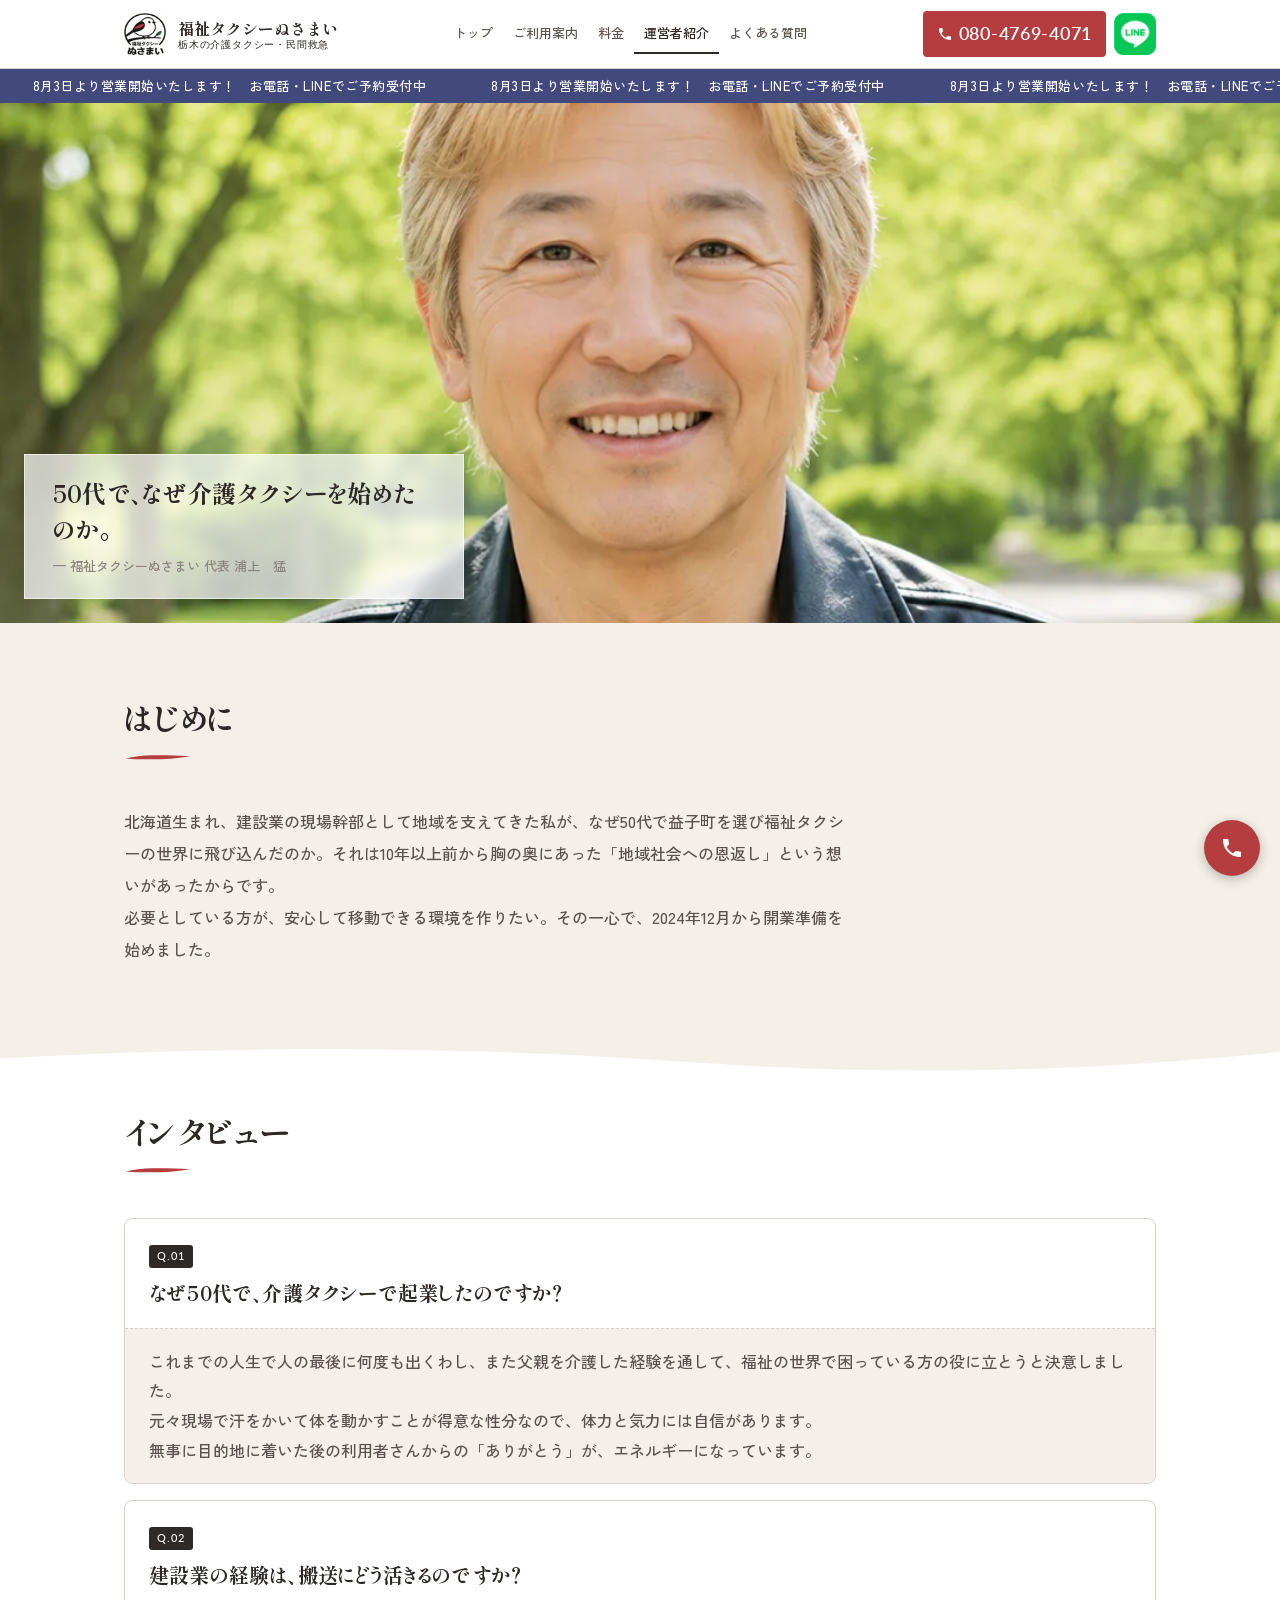
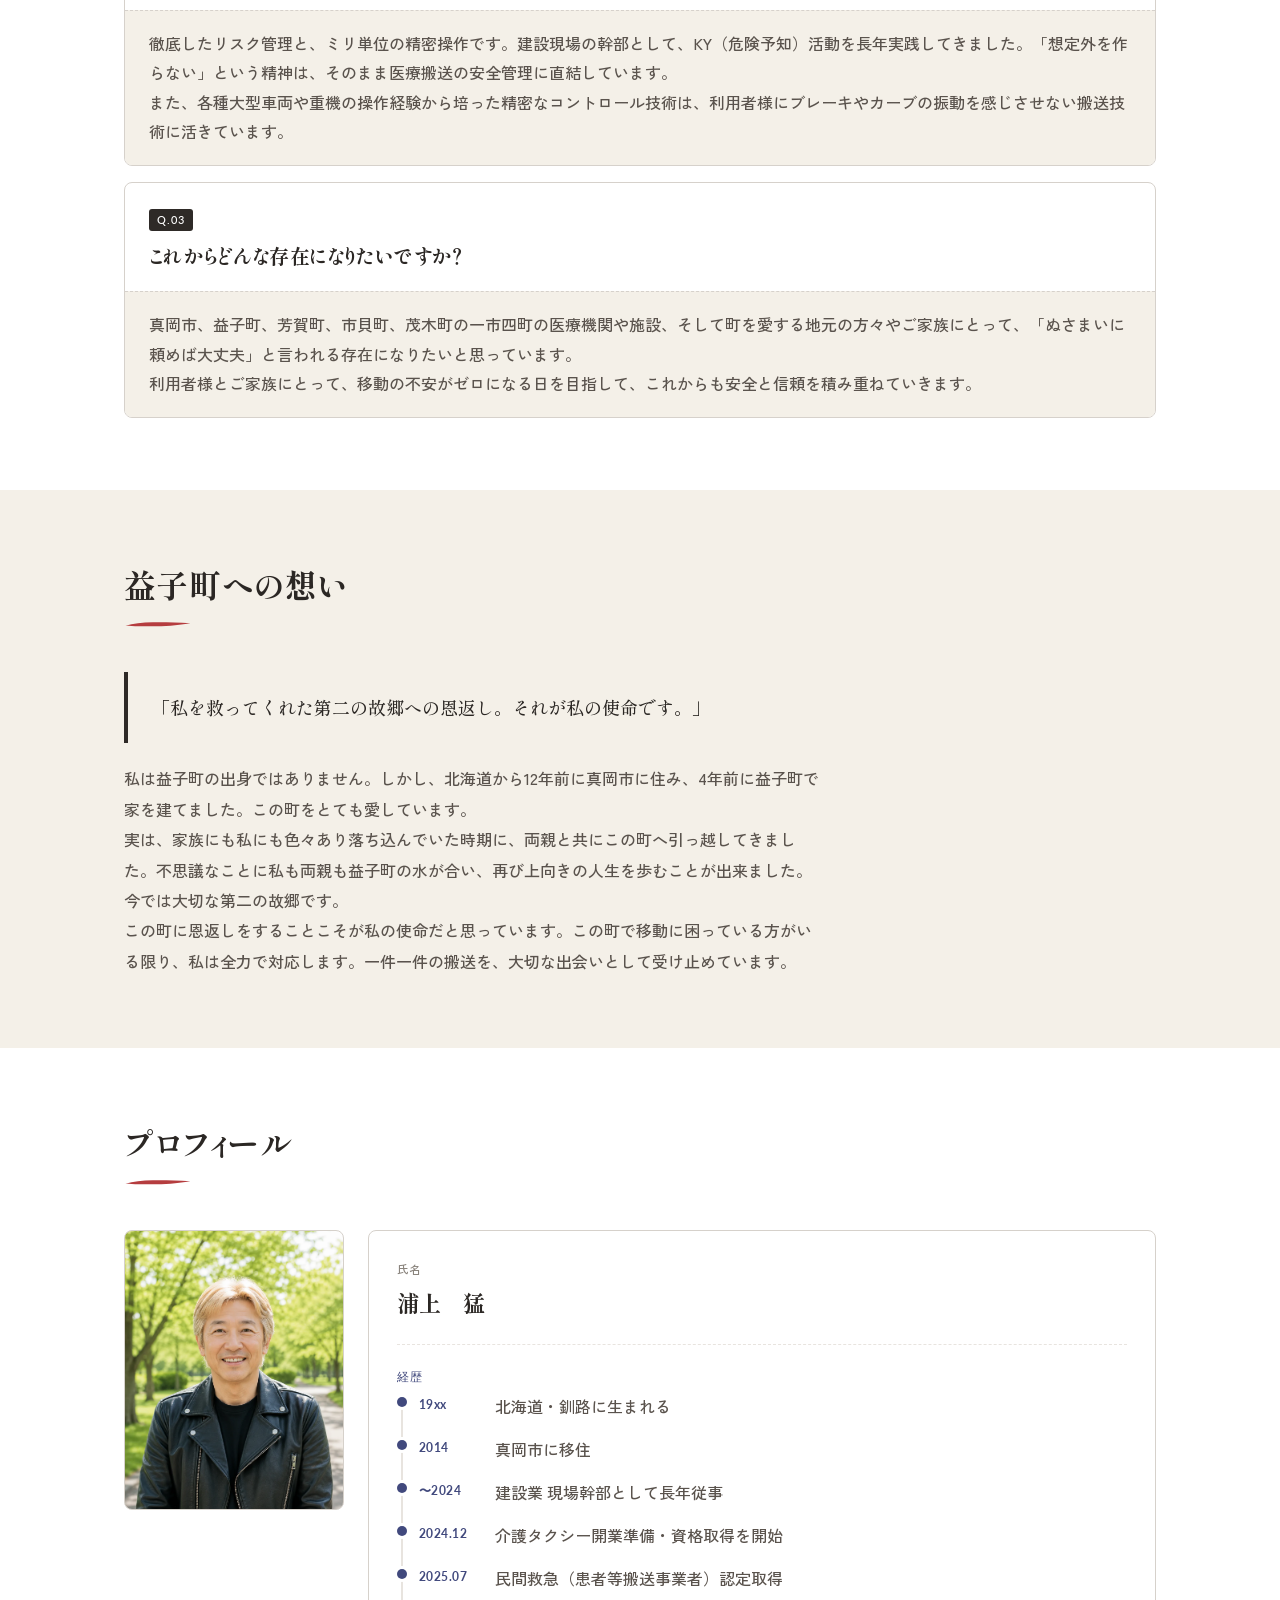
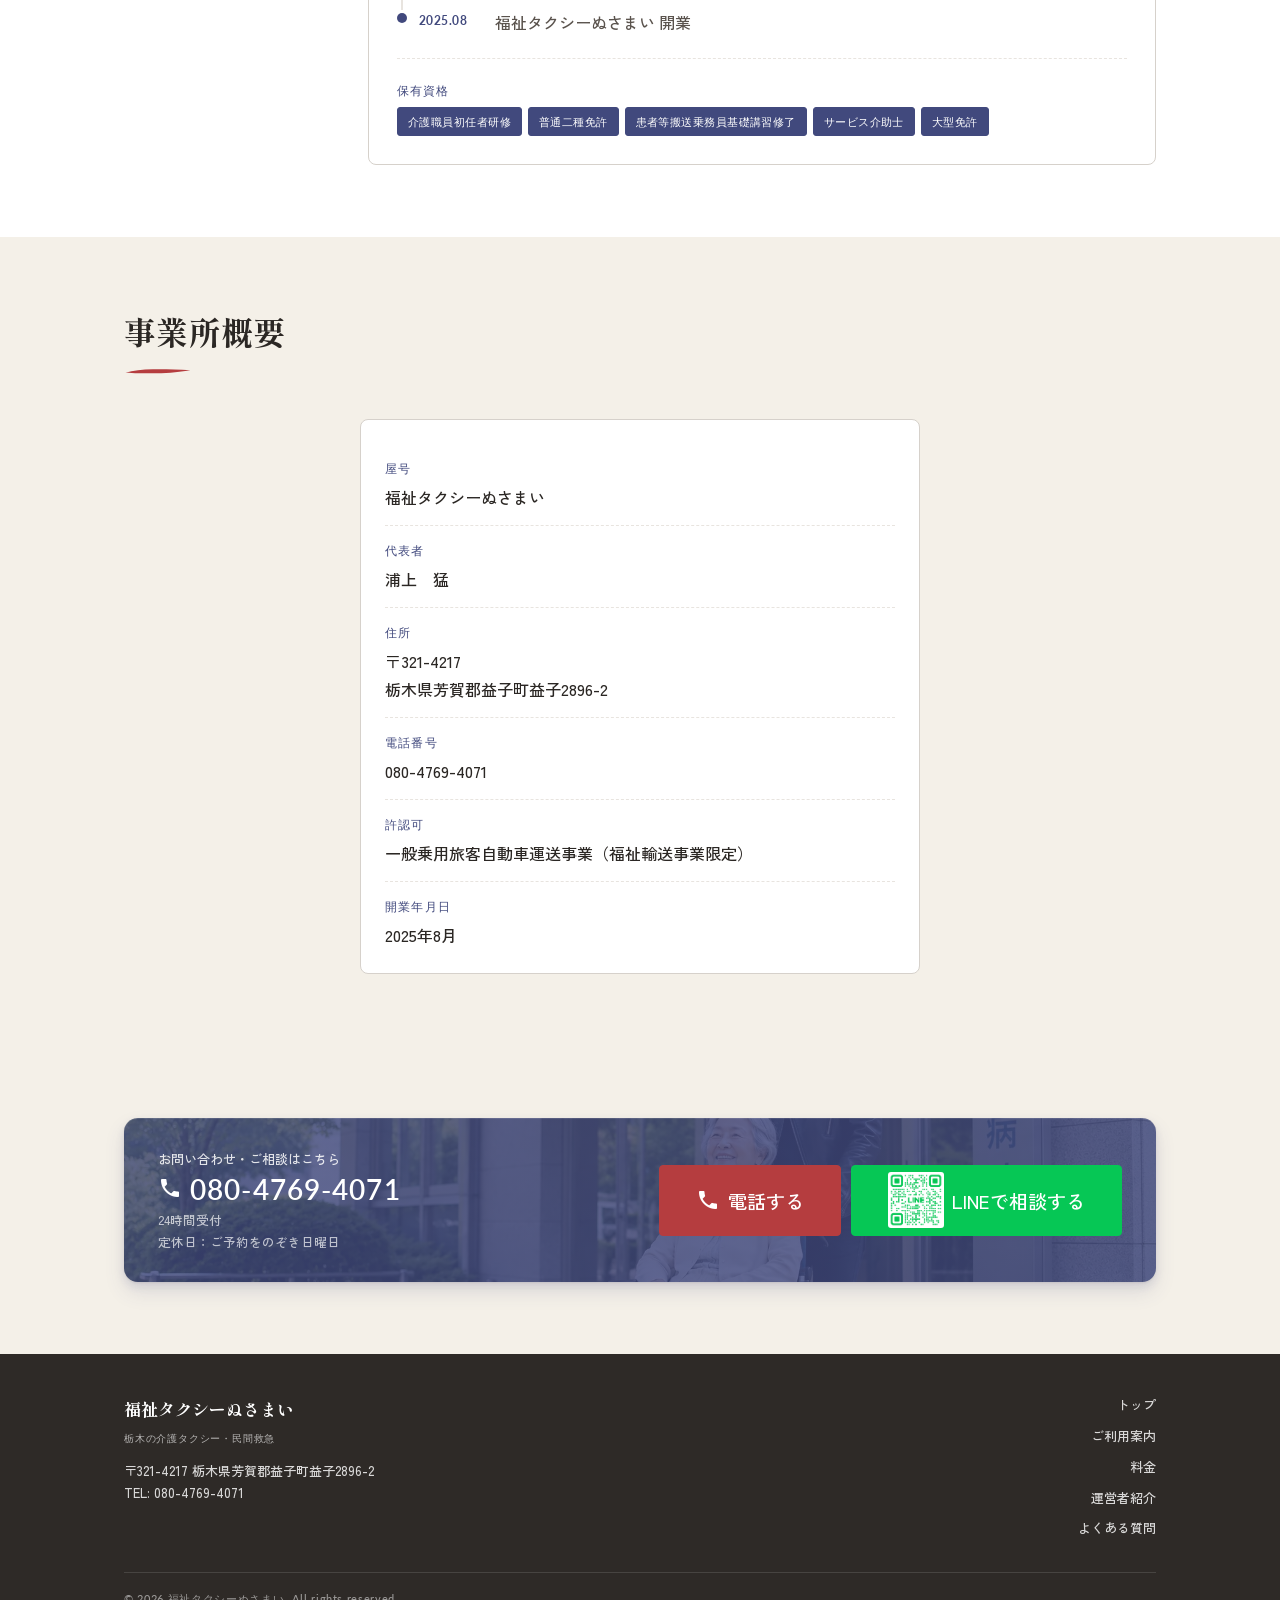
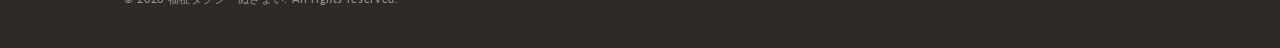
==== commit f9f63c10: "deploy: 営業開始ティッカー追加 Co-Authored-By: Claude Sonnet 4.6 <noreply@anthropic.com>" ====
--- a/about.html
+++ b/about.html
@@ -65,6 +65,14 @@
     </div>
   </div>
 </header>
+<div class="ticker-wrap" aria-label="お知らせ">
+  <div class="ticker">
+    <span>8月3日より営業開始いたします！　お電話・LINEでご予約受付中</span>
+    <span>8月3日より営業開始いたします！　お電話・LINEでご予約受付中</span>
+    <span>8月3日より営業開始いたします！　お電話・LINEでご予約受付中</span>
+    <span>8月3日より営業開始いたします！　お電話・LINEでご予約受付中</span>
+  </div>
+</div>
 
 <!-- ===== COVER ===== -->
 <div class="about-cover">
--- a/css/style.css
+++ b/css/style.css
@@ -377,6 +377,30 @@
 .menu-toggle[aria-expanded="true"] span:nth-child(2) { opacity: 0; }
 .menu-toggle[aria-expanded="true"] span:nth-child(3) { transform: translateY(-7px) rotate(-45deg); }
 
+
+/* ---------- Ticker ---------- */
+.ticker-wrap {
+  background: var(--accent);
+  overflow: hidden;
+  white-space: nowrap;
+}
+.ticker {
+  display: inline-flex;
+  animation: ticker-scroll 24s linear infinite;
+}
+.ticker span {
+  color: #fff;
+  font: 500 13px/2.6 var(--sans);
+  padding: 0 2.5em;
+  letter-spacing: .04em;
+}
+@keyframes ticker-scroll {
+  from { transform: translateX(0); }
+  to   { transform: translateX(-50%); }
+}
+@media (prefers-reduced-motion: reduce) {
+  .ticker { animation: none; }
+}
 
 /* ---------- Hero ---------- */
 .hero {
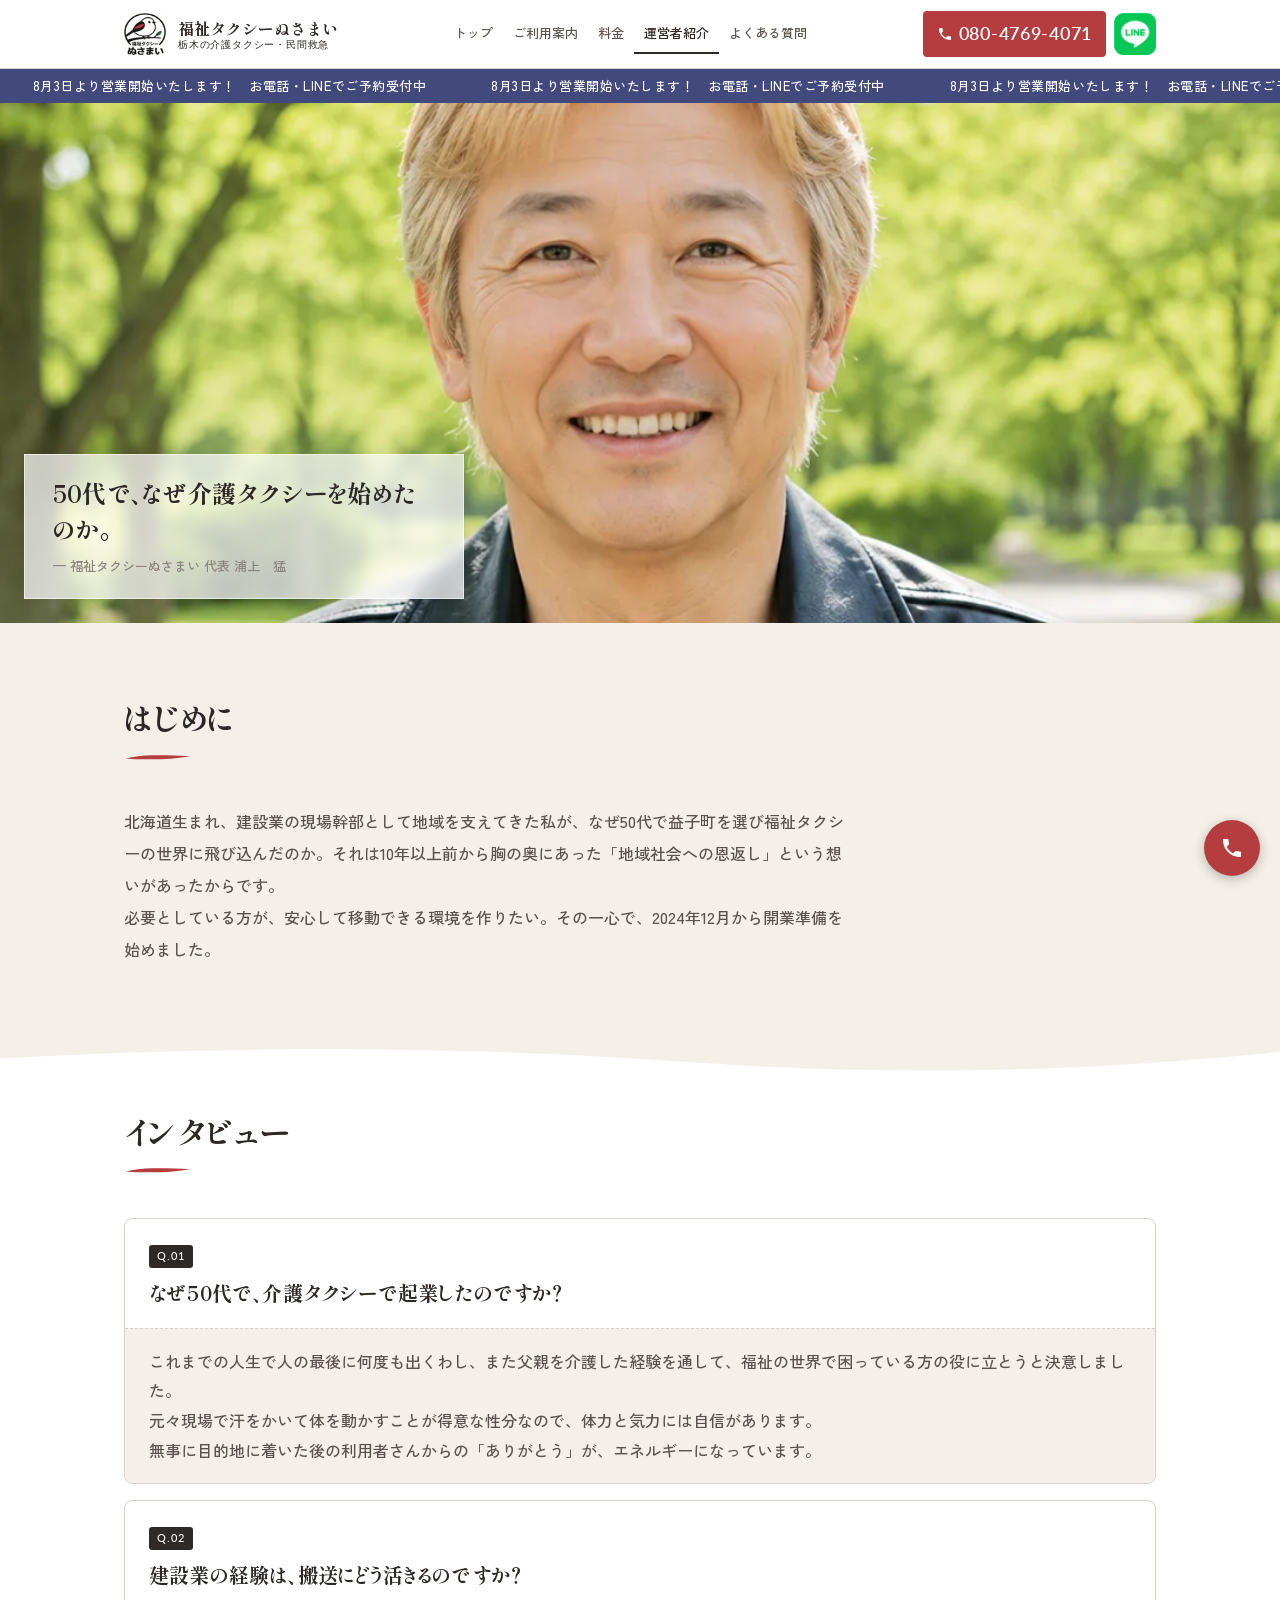
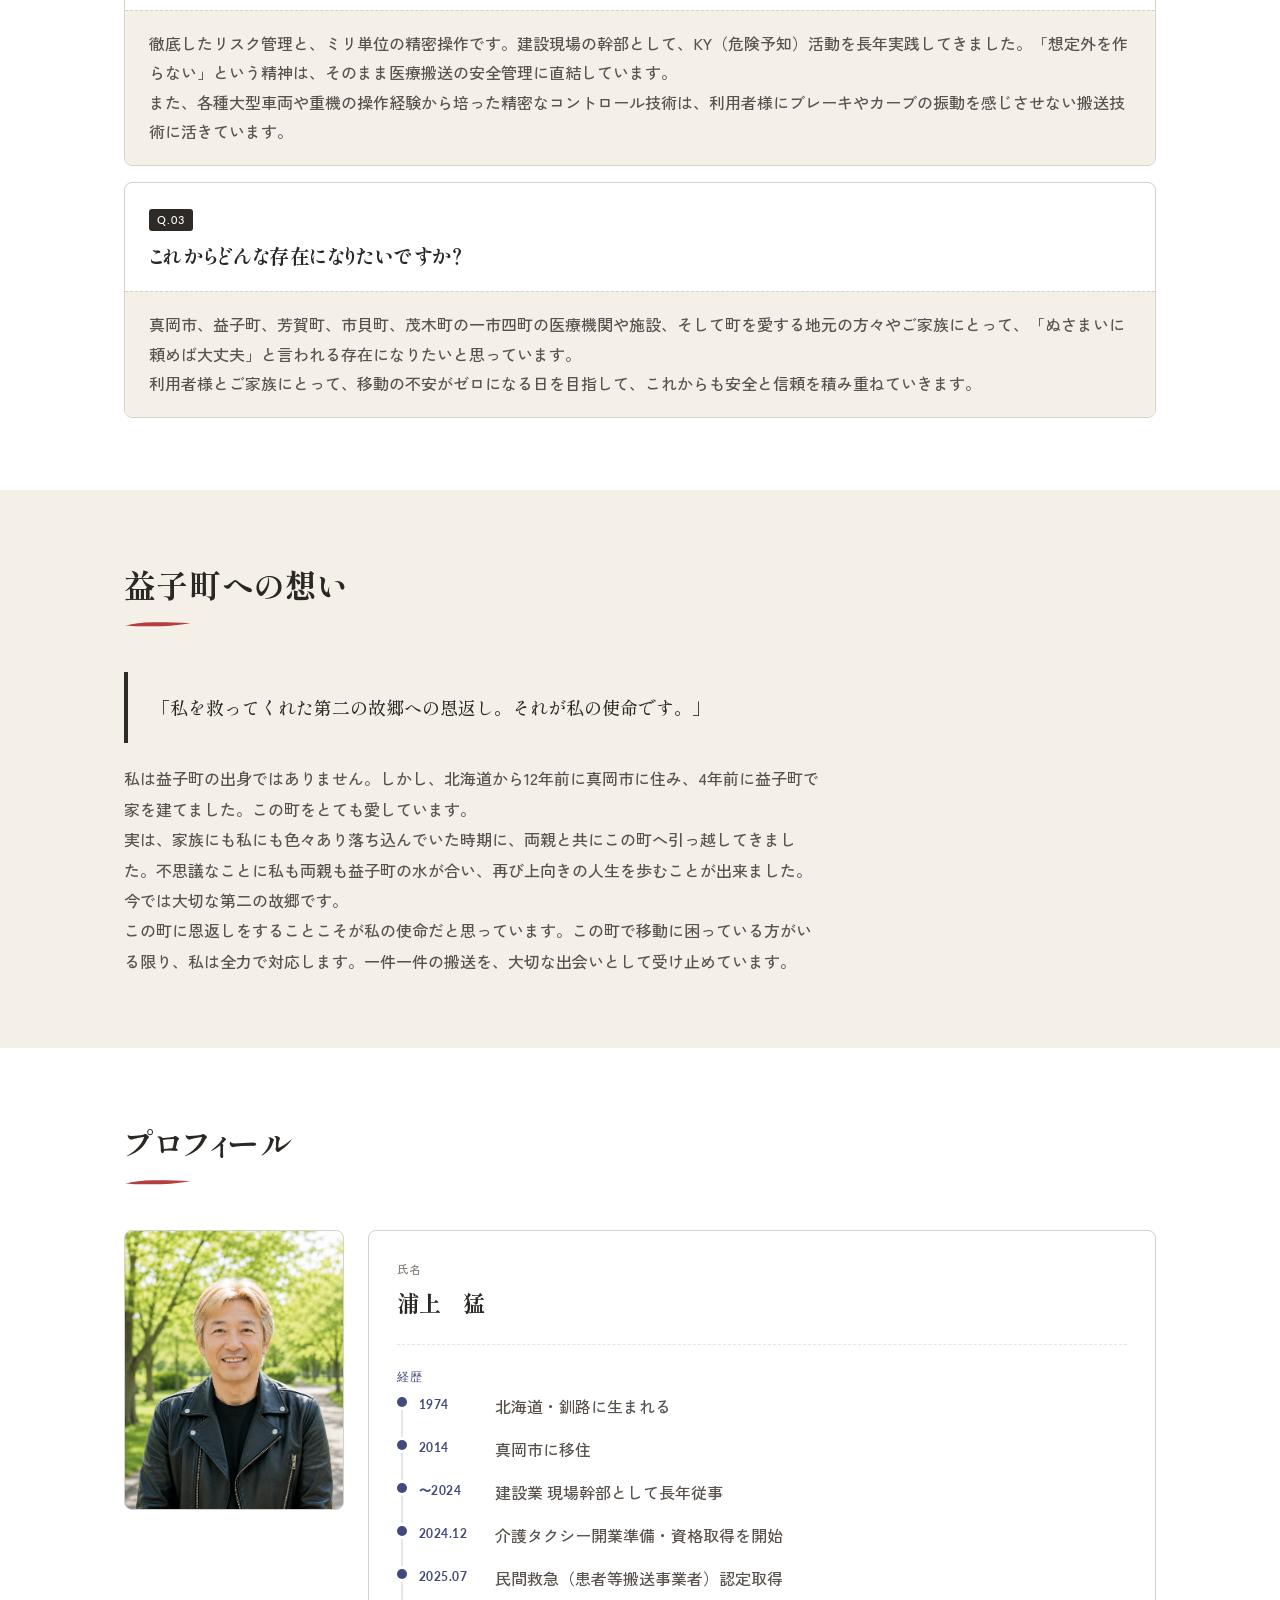
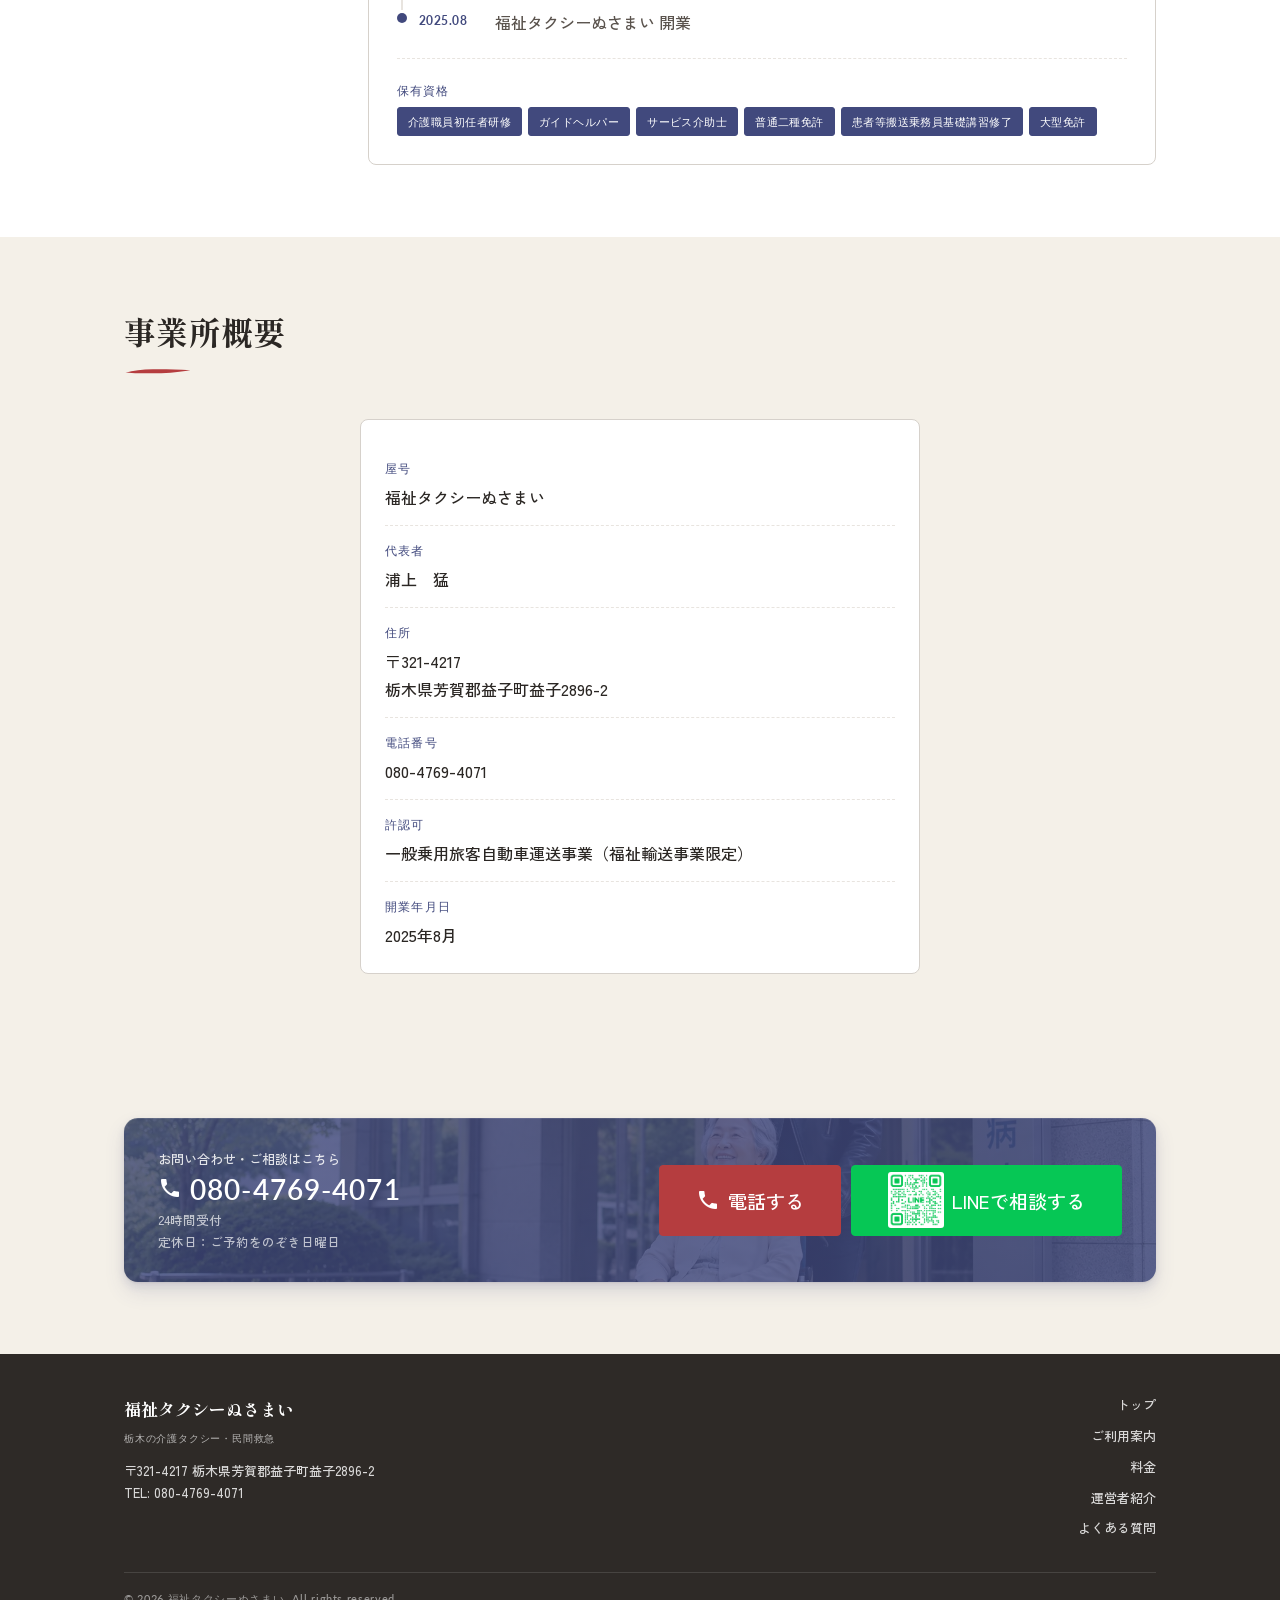
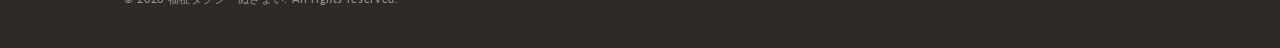
==== commit ab5ca812: "deploy: main との差分を一括反映（about・price・js・gitignore） Co-Authored-By: Claude Sonnet 4.6 <noreply@anthropi" ====
--- a/about.html
+++ b/about.html
@@ -162,7 +162,7 @@
         <div>
           <p class="profile-section-label">経歴</p>
           <ol class="timeline">
-            <li><span class="t-date">19xx</span><span class="t-text">北海道・釧路に生まれる</span></li>
+            <li><span class="t-date">1974</span><span class="t-text">北海道・釧路に生まれる</span></li>
             <li><span class="t-date">2014</span><span class="t-text">真岡市に移住</span></li>
             <li><span class="t-date">〜2024</span><span class="t-text">建設業 現場幹部として長年従事</span></li>
             <li><span class="t-date">2024.12</span><span class="t-text">介護タクシー開業準備・資格取得を開始</span></li>
@@ -175,9 +175,10 @@
           <p class="profile-section-label">保有資格</p>
           <div class="badge-row">
             <span class="badge">介護職員初任者研修</span>
+            <span class="badge">ガイドヘルパー</span>
+            <span class="badge">サービス介助士</span>
             <span class="badge">普通二種免許</span>
             <span class="badge">患者等搬送乗務員基礎講習修了</span>
-            <span class="badge">サービス介助士</span>
             <span class="badge">大型免許</span>
           </div>
         </div>
--- a/css/style.css
+++ b/css/style.css
@@ -386,7 +386,7 @@
 }
 .ticker {
   display: inline-flex;
-  animation: ticker-scroll 24s linear infinite;
+  animation: ticker-scroll 40s linear infinite;
 }
 .ticker span {
   color: #fff;
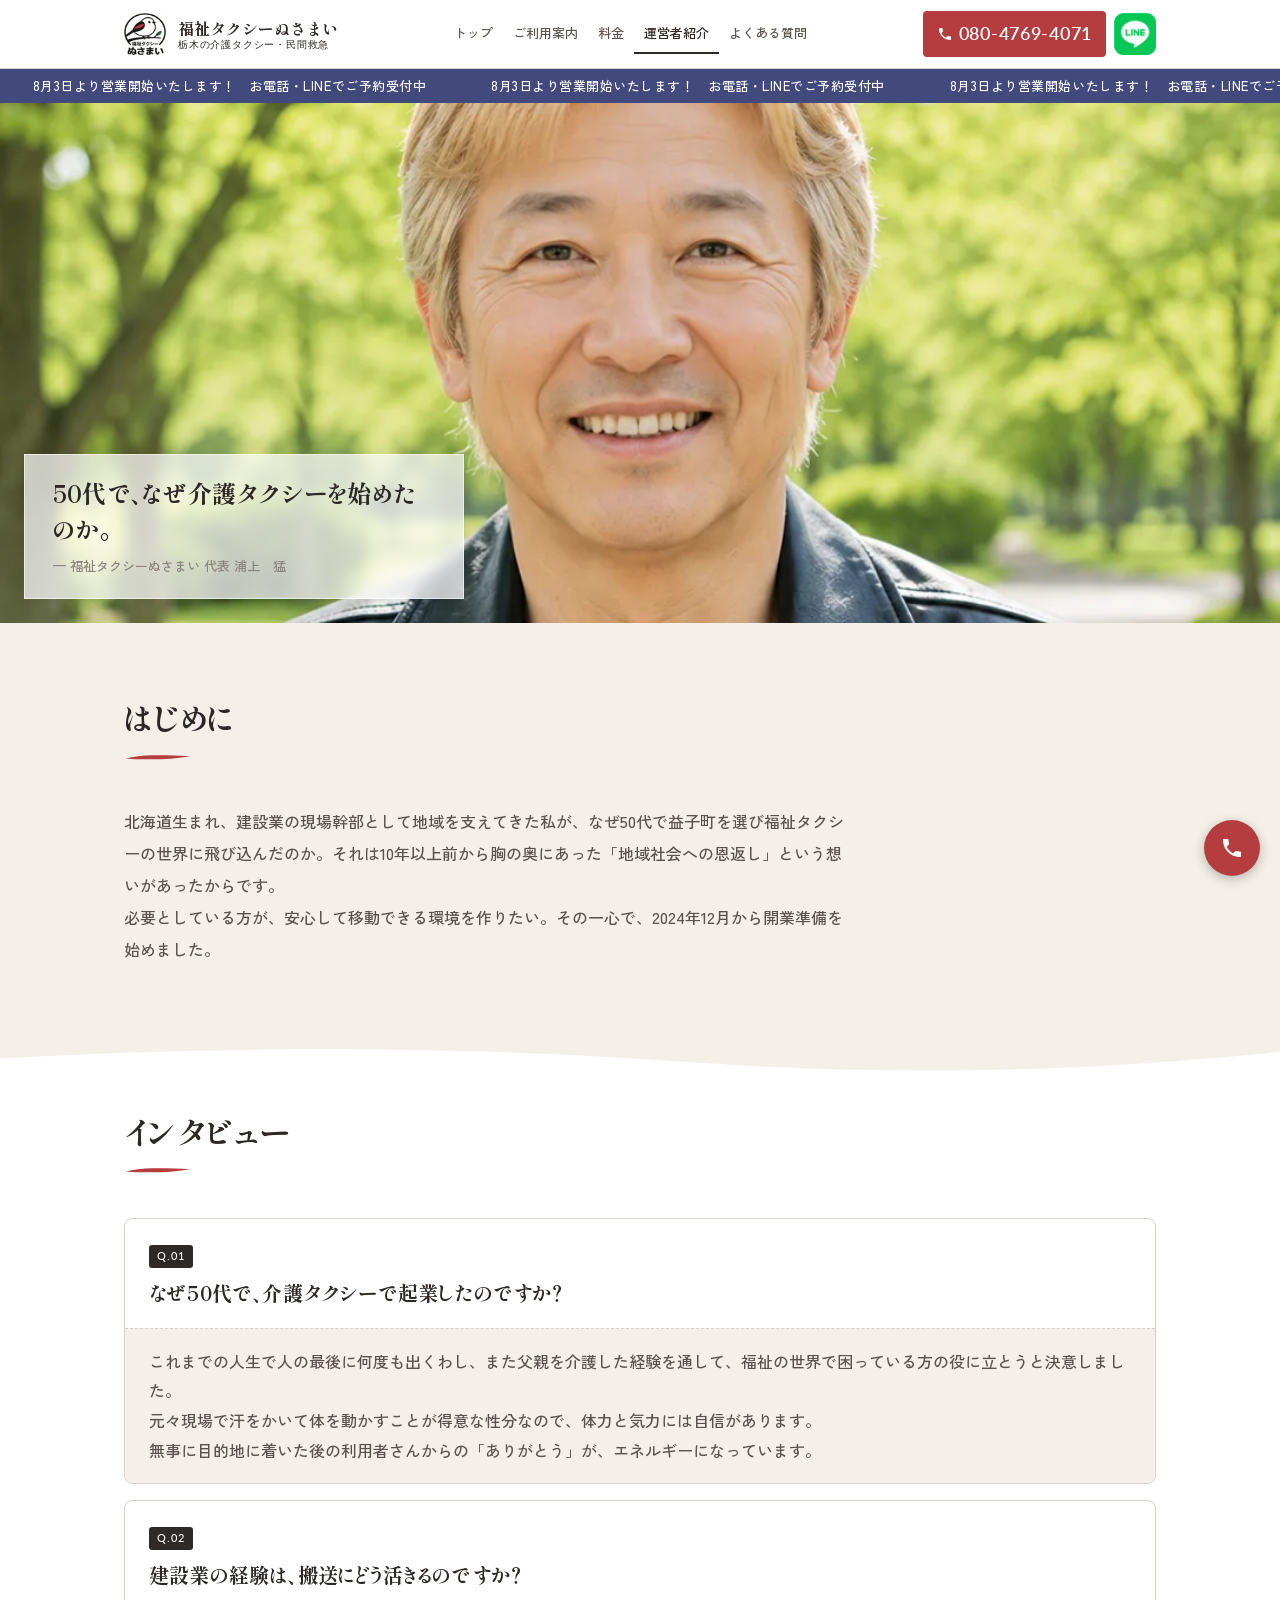
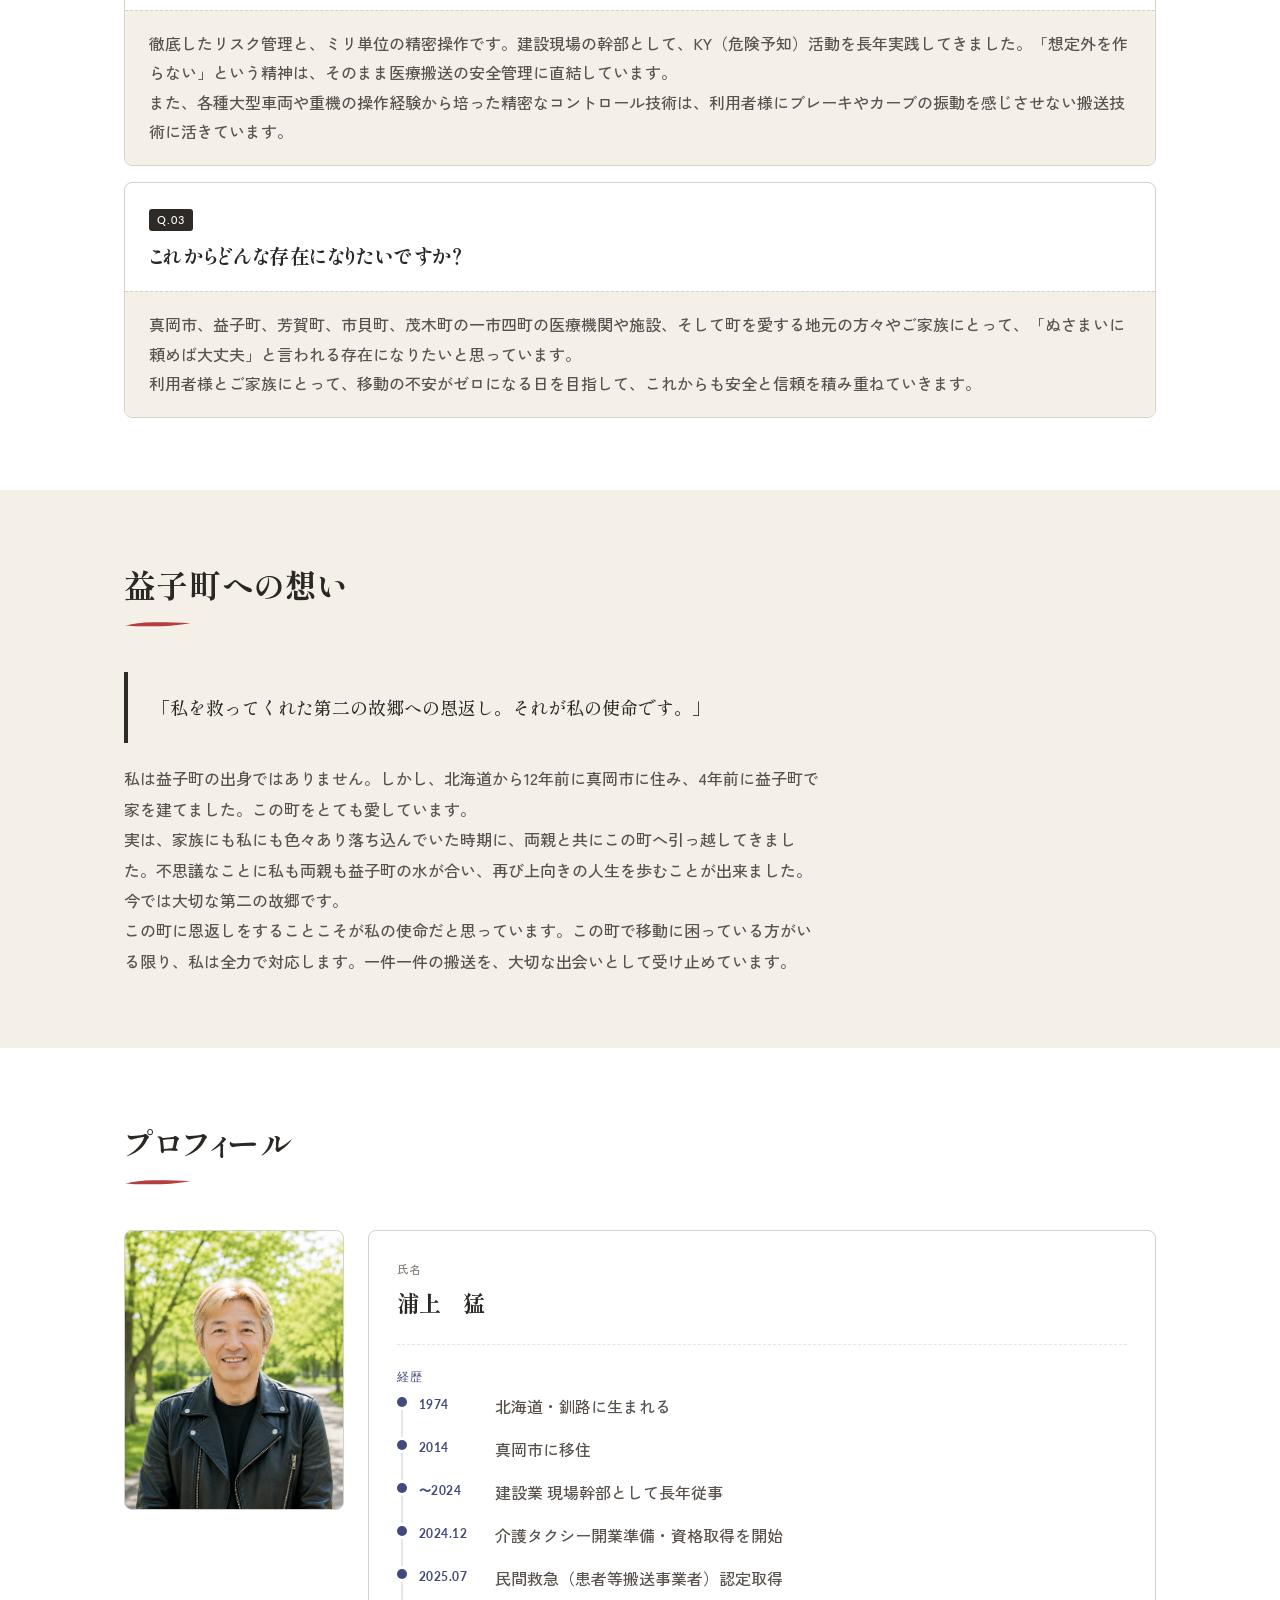
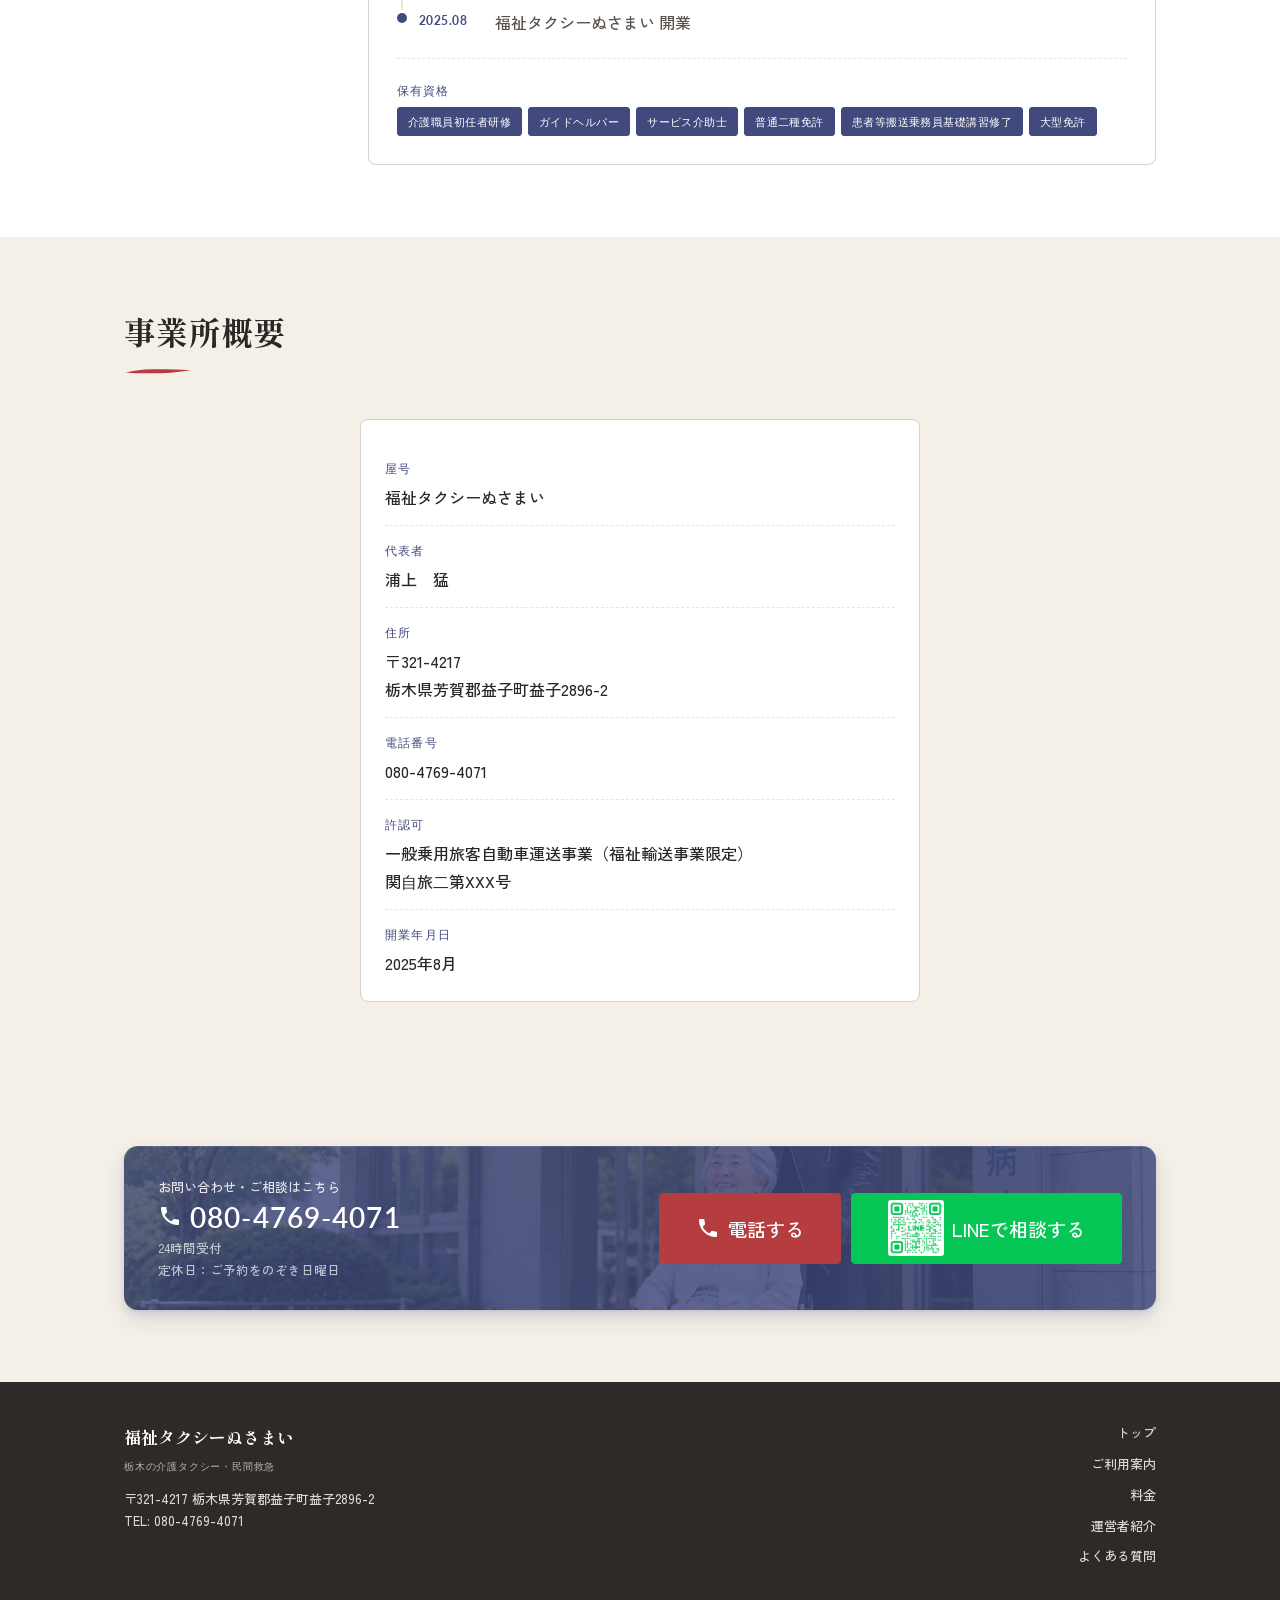
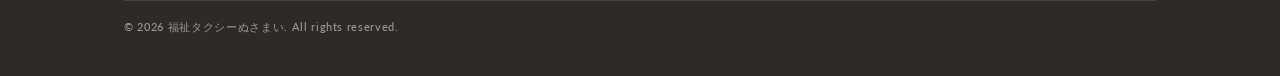
==== commit 21e5bd69: "sync: main snapshot (CLAUDE.md を除く) Co-Authored-By: Claude Sonnet 4.6 <noreply@anthropic.com>" ====
--- a/about.html
+++ b/about.html
@@ -215,7 +215,7 @@
           </div>
           <div class="area-row">
             <dt>許認可</dt>
-            <dd>一般乗用旅客自動車運送事業（福祉輸送事業限定）</dd>
+            <dd>一般乗用旅客自動車運送事業（福祉輸送事業限定）<br>関⾃旅⼆第XXX号</dd>
           </div>
           <div class="area-row">
             <dt>開業年月日</dt>
--- a/css/style.css
+++ b/css/style.css
@@ -980,6 +980,7 @@
 .area-row dd { font-size: 16px; }
 .area-row dd a { color: var(--brand); text-decoration: underline; text-underline-offset: 2px; }
 .area-row dd a:hover { color: var(--brand-dark); }
+.area-row dd a::after { font-family: 'Material Icons'; content: 'open_in_new'; font-size: 12px; vertical-align: middle; margin-left: 1px; display: inline-block; }
 
 
 /* ---------- Price Concept Diagram ---------- */
@@ -1001,9 +1002,9 @@
 }
 
 .price-concept-item.total {
-  background: var(--ink);
-  color: #fff;
-  border-color: var(--ink);
+  background: var(--accent);
+  color: #fff;
+  border-color: var(--accent);
 }
 
 .price-concept-item h3 {
@@ -1162,6 +1163,9 @@
   color: var(--text-2);
   line-height: 1.9;
 }
+.payment-card-list a { color: var(--brand); text-decoration: underline; text-underline-offset: 2px; }
+.payment-card-list a:hover { color: var(--brand-dark); }
+.payment-card-list a::after { font-family: 'Material Icons'; content: 'open_in_new'; font-size: 12px; vertical-align: middle; margin-left: 1px; display: inline-block; }
 
 .card-brand-img {
   display: block;
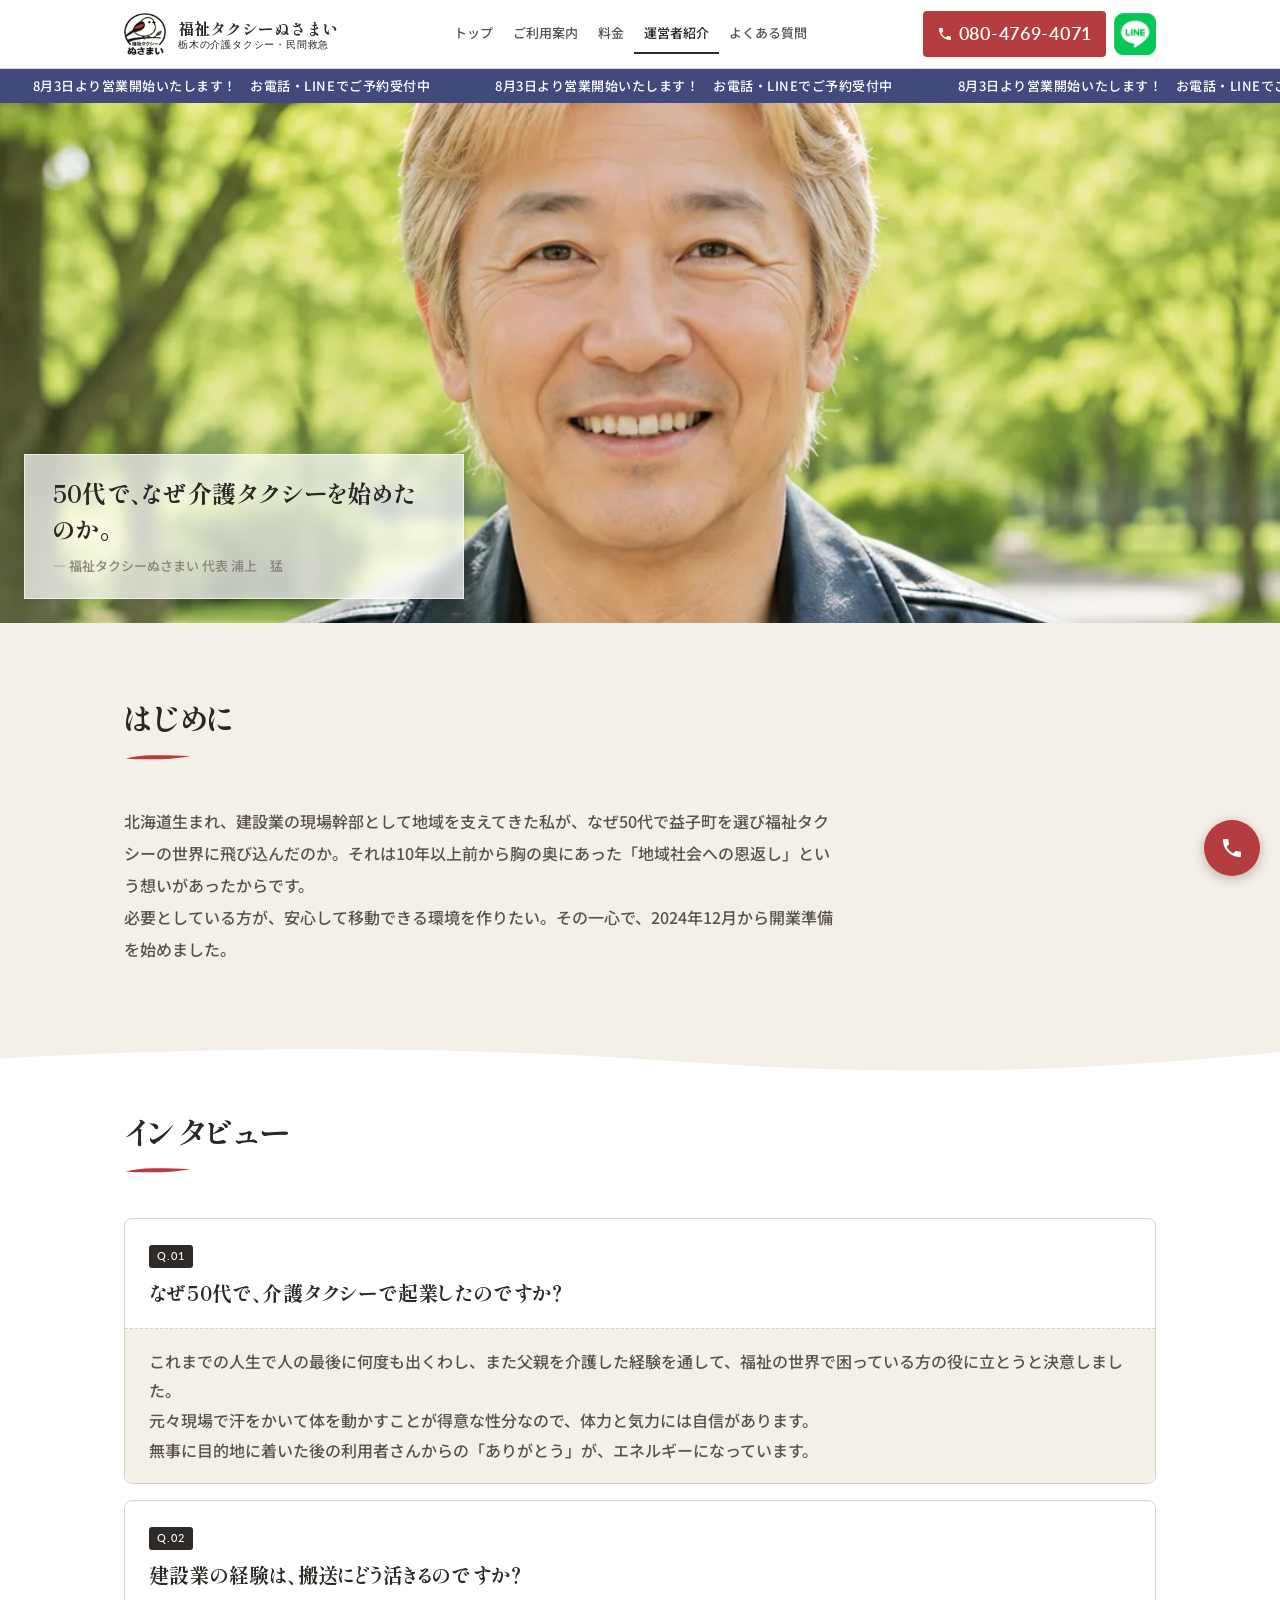
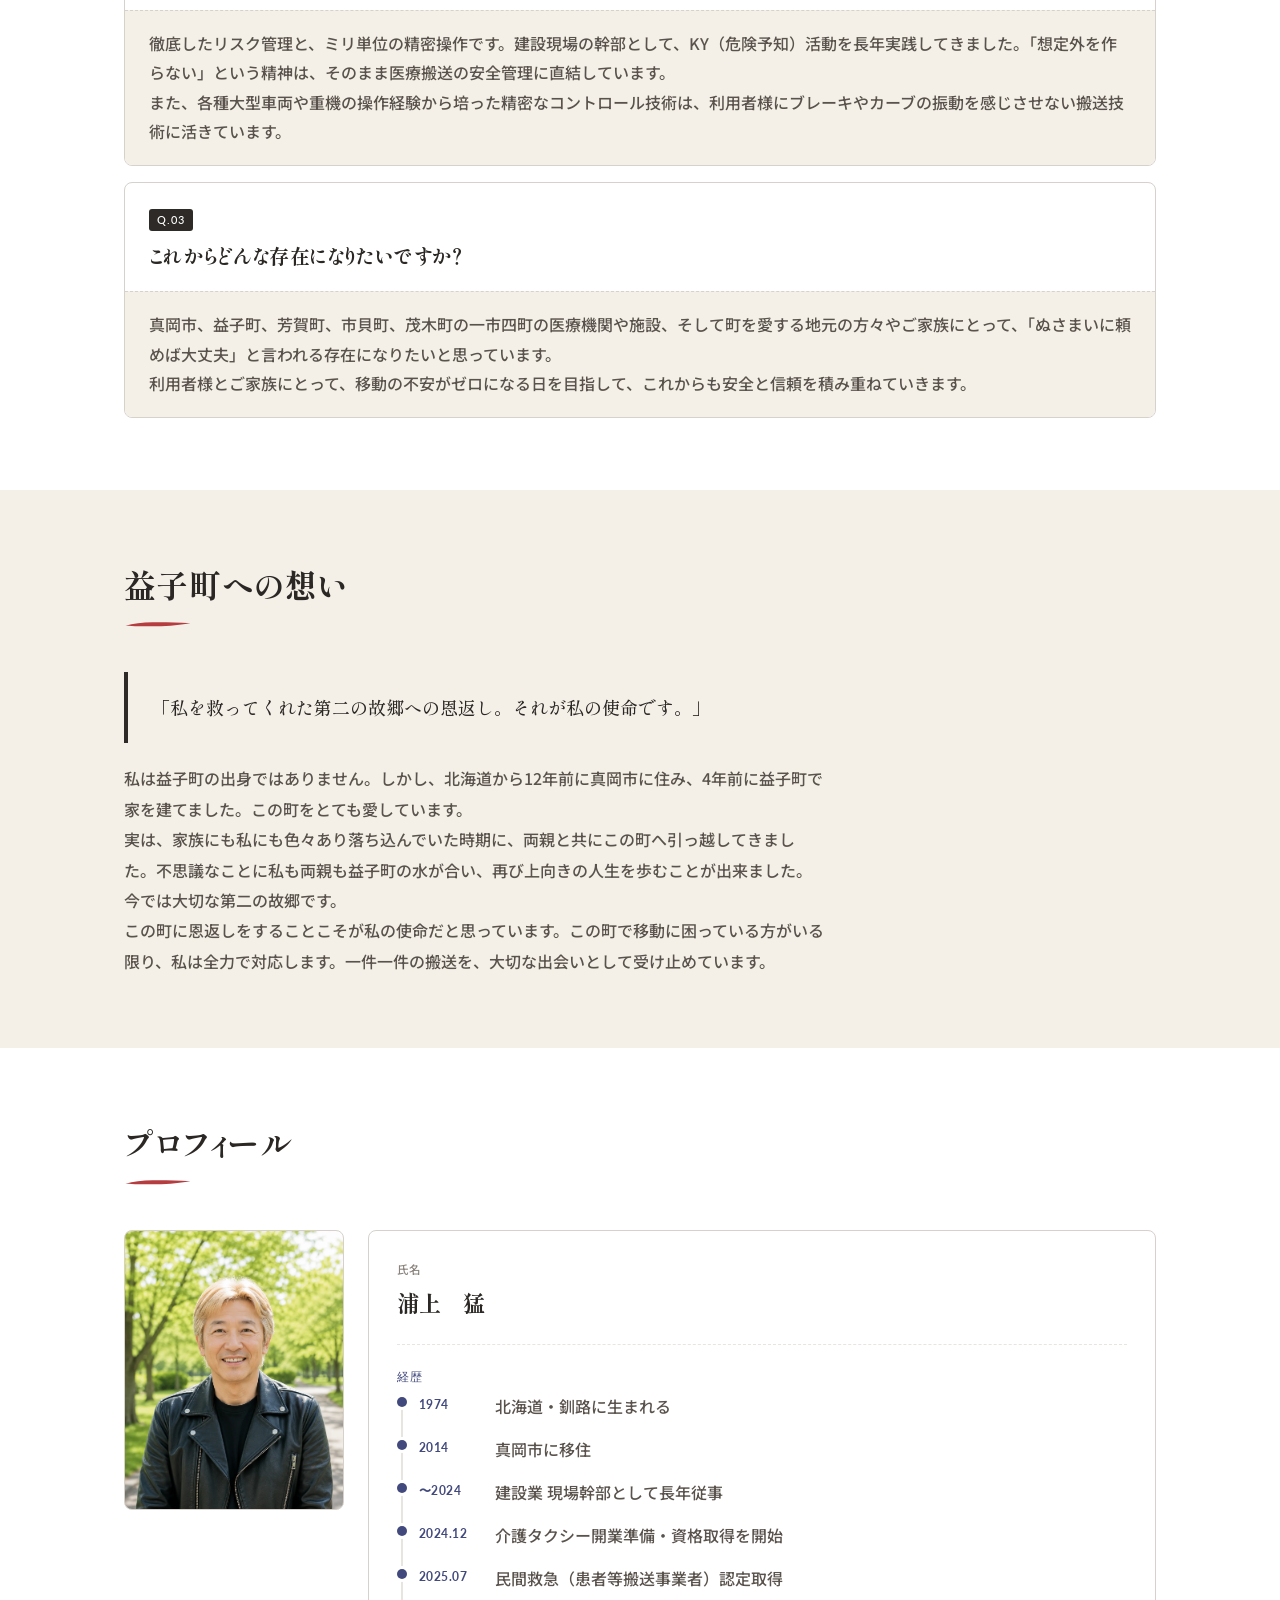
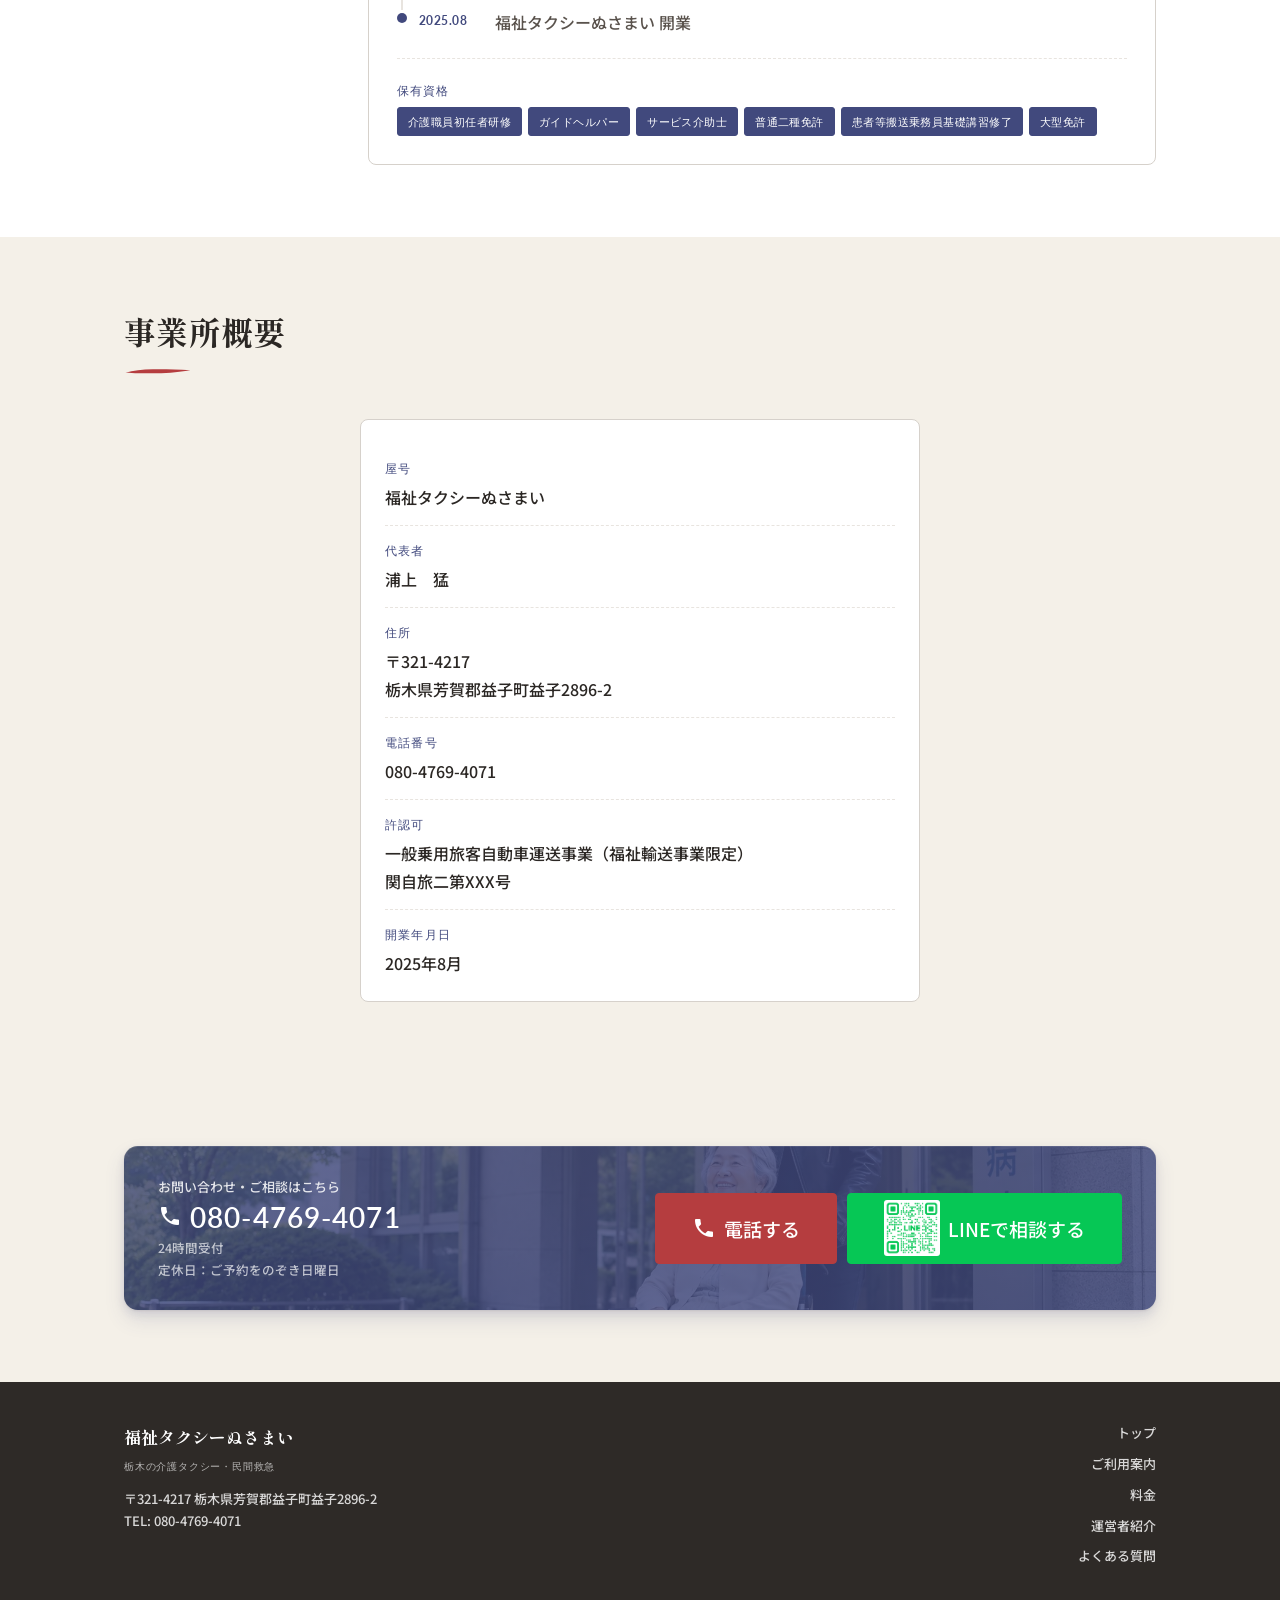
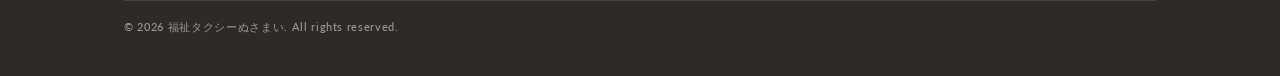
==== commit 4e6fc877: "style: 本文フォントを Zen Kaku Gothic New → Noto Sans JP に変更（全5ページ） Co-Authored-By: Claude Sonnet 4.6 <nore" ====
--- a/about.html
+++ b/about.html
@@ -1,279 +1,329 @@
-<!DOCTYPE html>
-<html lang="ja">
-<head>
-  <meta charset="UTF-8">
-  <meta name="viewport" content="width=device-width, initial-scale=1.0">
-  <meta name="robots" content="noindex">
-  <link rel="icon" type="image/png" href="img/favicon.png">
-  <title>運営者紹介 | 福祉タクシーぬさまい</title>
-  <meta name="description" content="50代で介護タクシーを開業した代表のストーリー。建設業の安全管理・精密操作の経験が、民間救急の搬送技術に活きています。">
-  <link rel="preconnect" href="https://fonts.googleapis.com">
-  <link rel="preconnect" href="https://fonts.gstatic.com" crossorigin>
-  <link href="https://fonts.googleapis.com/css2?family=Shippori+Mincho:wght@700&text=%25%2C-./0123456789%3AABCDEHIJKLMNPQSTVY_abcdefghiklmnoprstuvwxy%7C%C2%A5%C2%A9%E2%80%94%E2%80%BB%E2%86%92%E2%87%84%E2%97%AF%E2%9C%93%E3%80%81%E3%80%82%E3%80%85%E3%80%8C%E3%80%8D%E3%80%92%E3%80%9C%E3%81%82%E3%81%84%E3%81%86%E3%81%88%E3%81%8A%E3%81%8B%E3%81%8C%E3%81%8D%E3%81%8E%E3%81%8F%E3%81%91%E3%81%93%E3%81%94%E3%81%95%E3%81%97%E3%81%98%E3%81%99%E3%81%9A%E3%81%9B%E3%81%9C%E3%81%9D%E3%81%9E%E3%81%9F%E3%81%A0%E3%81%A1%E3%81%A3%E3%81%A4%E3%81%A6%E3%81%A7%E3%81%A8%E3%81%A9%E3%81%AA%E3%81%AB%E3%81%AC%E3%81%AD%E3%81%AE%E3%81%AF%E3%81%B0%E3%81%B3%E3%81%B8%E3%81%BB%E3%81%BE%E3%81%BF%E3%82%80%E3%82%81%E3%82%82%E3%82%84%E3%82%88%E3%82%89%E3%82%8A%E3%82%8B%E3%82%8C%E3%82%8F%E3%82%92%E3%82%93%E3%82%A2%E3%82%A3%E3%82%A4%E3%82%A8%E3%82%AA%E3%82%AB%E3%82%AD%E3%82%AE%E3%82%AF%E3%82%B0%E3%82%B3%E3%82%B5%E3%82%B7%E3%82%B8%E3%82%B9%E3%82%BA%E3%82%BB%E3%82%BC%E3%82%BF%E3%83%81%E3%83%83%E3%83%86%E3%83%87%E3%83%88%E3%83%89%E3%83%8B%E3%83%8D%E3%83%90%E3%83%92%E3%83%93%E3%83%95%E3%83%96%E3%83%97%E3%83%99%E3%83%9A%E3%83%9C%E3%83%9D%E3%83%9E%E3%83%9F%E3%83%A0%E3%83%A1%E3%83%A2%E3%83%A3%E3%83%A5%E3%83%A7%E3%83%A9%E3%83%AA%E3%83%AB%E3%83%AC%E3%83%AD%E3%83%B3%E3%83%BB%E3%83%BC%E4%B8%80%E4%B8%81%E4%B8%88%E4%B8%8A%E4%B8%8B%E4%B8%8D%E4%B8%96%E4%B8%A1%E4%B8%AD%E4%B8%BB%E4%B9%97%E4%BA%86%E4%BA%88%E4%BA%8B%E4%BA%8C%E4%BA%BA%E4%BB%8A%E4%BB%8B%E4%BB%95%E4%BB%96%E4%BB%98%E4%BB%A3%E4%BB%A5%E4%BB%AE%E4%BB%B6%E4%BB%BB%E4%BC%91%E4%BC%9A%E4%BC%9D%E4%BD%8D%E4%BD%8E%E4%BD%8F%E4%BD%93%E4%BD%95%E4%BD%99%E4%BD%9C%E4%BD%BF%E4%BE%8B%E4%BE%9D%E4%BF%9D%E4%BF%A1%E4%BF%AE%E5%81%B4%E5%82%99%E5%83%8F%E5%85%83%E5%85%85%E5%85%88%E5%85%8D%E5%85%A5%E5%85%A8%E5%85%B1%E5%85%B7%E5%86%85%E5%86%86%E5%86%8D%E5%87%A6%E5%87%BA%E5%88%86%E5%88%87%E5%88%9D%E5%88%A5%E5%88%A9%E5%88%B6%E5%88%B8%E5%89%87%E5%89%8D%E5%89%B2%E5%8A%9B%E5%8A%A0%E5%8A%A9%E5%8B%95%E5%8B%99%E5%8C%97%E5%8C%BA%E5%8C%BB%E5%8D%94%E5%8D%98%E5%8D%B1%E5%8D%B3%E5%8E%9F%E5%8E%B3%E5%8F%82%E5%8F%8E%E5%8F%96%E5%8F%97%E5%8F%A3%E5%8F%AF%E5%8F%B7%E5%90%84%E5%90%88%E5%90%8C%E5%90%8D%E5%90%91%E5%90%AB%E5%90%B8%E5%91%8A%E5%91%BD%E5%93%81%E5%93%A1%E5%95%8F%E5%96%80%E5%96%B6%E5%99%A8%E5%9B%9B%E5%9B%9E%E5%9B%B0%E5%9B%BA%E5%9B%BD%E5%9C%A8%E5%9C%B0%E5%9E%8B%E5%9F%9F%E5%9F%B9%E5%9F%BA%E5%A0%B1%E5%A0%B4%E5%A2%83%E5%A2%97%E5%A3%AB%E5%A4%96%E5%A4%9C%E5%A4%A7%E5%A4%AB%E5%A5%A5%E5%A7%8B%E5%AD%90%E5%AD%98%E5%AE%85%E5%AE%87%E5%AE%88%E5%AE%89%E5%AE%8C%E5%AE%9A%E5%AE%9F%E5%AE%A2%E5%AE%A4%E5%AE%AE%E5%AE%B6%E5%AF%84%E5%AF%86%E5%AF%9D%E5%AF%A7%E5%AF%BE%E5%B0%8F%E5%B0%91%E5%B1%8B%E5%B1%9E%E5%B1%B1%E5%B2%A1%E5%B8%82%E5%B8%8C%E5%B8%AB%E5%B8%AD%E5%B8%AF%E5%B8%B8%E5%B9%B4%E5%B9%B9%E5%BA%83%E5%BA%95%E5%BA%A6%E5%BA%A7%E5%BB%BA%E5%BC%8F%E5%BC%95%E5%BD%93%E5%BD%B9%E5%BE%85%E5%BE%8C%E5%BE%93%E5%BE%97%E5%BE%A1%E5%BE%B9%E5%BF%83%E5%BF%85%E5%BF%9C%E6%80%9D%E6%80%A5%E6%80%A7%E6%81%A9%E6%82%A3%E6%83%91%E6%83%B3%E6%84%8F%E6%84%9B%E6%84%9F%E6%85%8B%E6%88%90%E6%88%B8%E6%89%80%E6%89%8B%E6%89%95%E6%89%BF%E6%8A%80%E6%8A%91%E6%8B%A0%E6%8B%AD%E6%8C%81%E6%8C%87%E6%8C%AF%E6%8C%BF%E6%8D%A8%E6%8F%90%E6%8F%9B%E6%8F%B4%E6%8F%BA%E6%90%AC%E6%90%AD%E6%90%BA%E6%93%8D%E6%94%AF%E6%94%B9%E6%94%BF%E6%95%85%E6%95%91%E6%95%B0%E6%95%B4%E6%96%99%E6%96%B0%E6%96%B9%E6%96%BD%E6%97%85%E6%97%8F%E6%97%A5%E6%97%A9%E6%98%8E%E6%99%82%E6%99%AE%E6%9B%9C%E6%9B%B8%E6%9B%BF%E6%9C%80%E6%9C%88%E6%9C%89%E6%9C%9B%E6%9C%9D%E6%9C%9F%E6%9C%A8%E6%9C%AC%E6%9D%90%E6%9D%A5%E6%9F%93%E6%A0%83%E6%A0%BC%E6%A1%88%E6%A4%85%E6%A5%AD%E6%A6%82%E6%A7%8B%E6%A7%98%E6%A8%99%E6%A9%9F%E6%AD%A2%E6%AD%A3%E6%AD%A9%E6%AD%B4%E6%AE%8A%E6%AE%B5%E6%AF%8E%E6%AF%92%E6%B0%8F%E6%B0%91%E6%B0%97%E6%B0%B4%E6%B1%97%E6%B1%BA%E6%B2%BB%E6%B3%81%E6%B3%95%E6%B4%BB%E6%B5%81%E6%B5%A6%E6%B5%B7%E6%B6%88%E6%B7%BB%E6%B8%85%E6%B8%88%E6%B8%9B%E6%B8%A9%E6%B9%BF%E6%BA%90%E6%BA%96%E6%BB%B4%E7%82%B9%E7%82%BA%E7%83%8F%E7%84%A1%E7%88%B6%E7%89%87%E7%89%B9%E7%8A%B6%E7%8C%9B%E7%8F%BE%E7%90%86%E7%92%B0%E7%94%9F%E7%94%A8%E7%94%B1%E7%94%B3%E7%94%BA%E7%94%BB%E7%95%8C%E7%95%AA%E7%95%B0%E7%96%BE%E7%97%85%E7%97%87%E7%97%B0%E7%99%82%E7%99%BA%E7%9A%84%E7%9B%8A%E7%9B%AE%E7%9B%B4%E7%9B%B8%E7%9C%8B%E7%9C%8C%E7%9C%9F%E7%9D%80%E7%9E%AD%E7%9F%A5%E7%A0%94%E7%A2%BA%E7%A4%8E%E7%A4%BA%E7%A4%BE%E7%A5%89%E7%A5%9E%E7%A6%8F%E7%A7%81%E7%A7%BB%E7%A8%AE%E7%A9%8D%E7%A9%BA%E7%AA%93%E7%AB%8B%E7%AC%AC%E7%AD%89%E7%AD%96%E7%AE%97%E7%AE%A1%E7%B2%BE%E7%B4%84%E7%B4%A0%E7%B4%B0%E7%B4%B9%E7%B5%84%E7%B5%8C%E7%B5%90%E7%B5%A1%E7%B5%B6%E7%B6%99%E7%B6%9A%E7%BD%AE%E7%BF%8C%E7%BF%92%E8%80%83%E8%80%85%E8%80%90%E8%80%97%E8%81%B7%E8%83%B8%E8%83%BD%E8%84%9A%E8%87%AA%E8%88%AC%E8%89%B2%E8%8A%B3%E8%8C%82%E8%8D%B7%E8%90%BD%E8%A1%8C%E8%A1%93%E8%A1%A8%E8%A3%85%E8%A3%95%E8%A6%81%E8%A6%8B%E8%A6%A7%E8%A6%AA%E8%A7%92%E8%A7%A3%E8%A8%80%E8%A8%88%E8%A8%98%E8%A8%AD%E8%A8%B1%E8%A9%B1%E8%A9%B3%E8%AA%8D%E8%AA%A0%E8%AA%AC%E8%AA%AD%E8%AA%BF%E8%AB%87%E8%AC%9B%E8%AD%B0%E8%AD%B7%E8%B2%9D%E8%B2%BB%E8%B3%80%E8%B3%83%E8%B3%87%E8%B3%AA%E8%B5%B0%E8%B5%B7%E8%B6%8A%E8%B7%9D%E8%B7%AF%E8%B7%B5%E8%BA%AB%E8%BB%8A%E8%BB%A2%E8%BB%BD%E8%BC%89%E8%BC%B8%E8%BE%BC%E8%BF%8E%E8%BF%91%E8%BF%94%E9%80%80%E9%80%81%E9%80%94%E9%80%9A%E9%80%9F%E9%80%A0%E9%80%A3%E9%80%B2%E9%81%8B%E9%81%93%E9%81%A9%E9%81%B8%E9%82%A3%E9%83%A1%E9%83%A8%E9%83%B7%E9%83%BD%E9%85%8D%E9%85%B8%E9%87%8D%E9%87%8E%E9%87%8F%E9%87%91%E9%87%A7%E9%95%B7%E9%96%8B%E9%96%93%E9%96%A2%E9%98%B2%E9%99%8D%E9%99%90%E9%99%A2%E9%99%BA%E9%9A%8E%E9%9A%9B%E9%9A%9C%E9%9A%A3%E9%9B%A2%E9%9B%A3%E9%9B%BB%E9%A0%85%E9%A0%88%E9%A0%98%E9%A0%AD%E9%A0%BC%E9%A1%8D%E9%A1%98%E9%A3%9B%E9%A7%90%E9%A8%93%E9%AB%98%E9%BD%A2%EF%BC%88%EF%BC%89%EF%BC%8B%EF%BC%8F%EF%BC%9A%EF%BC%9D%EF%BC%9F%EF%BD%9C&family=Zen+Kaku+Gothic+New:wght@400;500;700&family=Lato:wght@400;700&display=swap" rel="stylesheet">
-  <link href="https://fonts.googleapis.com/icon?family=Material+Icons" rel="stylesheet">
-  <link rel="stylesheet" href="css/style.css">
-
-  <!-- ===== TRACKING ===== -->
-  <!-- Google Search Console 認証 -->
-  <meta name="google-site-verification" content="2zkhqX7VvUgENSOrvvJ1nqqEa8RQcRwvDcQsqCewWVw">
-
-  <!-- Google Analytics 4  -->
-  <script async src="https://www.googletagmanager.com/gtag/js?id=G-GGK96P9J8S"></script>
-  <script>
-    window.dataLayer = window.dataLayer || [];
-    function gtag(){dataLayer.push(arguments);}
-    gtag('js', new Date());
-    gtag('config', 'G-GGK96P9J8S');
-  </script>
-
-  <!-- Microsoft Clarity -->
-  <script type="text/javascript">
-    (function(c,l,a,r,i,t,y){
-      c[a]=c[a]||function(){(c[a].q=c[a].q||[]).push(arguments)};
-      t=l.createElement(r);t.async=1;t.src="https://www.clarity.ms/tag/"+i;
-      y=l.getElementsByTagName(r)[0];y.parentNode.insertBefore(t,y);
-    })(window, document, "clarity", "script", "xcbvhcziiq");
-  </script>
-</head>
-<body>
-
-<!-- ===== SITE HEADER ===== -->
-<header class="site-header">
-  <div class="container">
-    <div class="header-inner">
-      <a href="index.html" class="header-logo">
-        <div class="logo-mark"><img src="img/logo.jpg" alt="福祉タクシーぬさまい ロゴ"></div>
-        <div class="logo-text">
-          <span class="logo-main">福祉タクシーぬさまい</span>
-          <span class="logo-sub">栃木の介護タクシー・民間救急</span>
-        </div>
-      </a>
-      <nav class="header-nav" role="navigation" aria-label="グローバルナビゲーション">
-        <a href="index.html">トップ</a>
-        <a href="guide.html">ご利用案内</a>
-        <a href="price.html">料金</a>
-        <a href="about.html" class="current">運営者紹介</a>
-        <a href="faq.html">よくある質問</a>
-      </nav>
-      <div class="header-cta">
-        <a href="tel:08047694071" class="header-phone"><span class="material-icons" aria-hidden="true">call</span> 080-4769-4071</a>
-        <a href="https://lin.ee/9xXF9nc" target="_blank" rel="noopener noreferrer" class="header-line" aria-label="LINEで相談する"><img src="img/LINE_Brand_icon.png" alt=""></a>
-      </div>
-      <button class="menu-toggle" aria-label="メニューを開く" aria-expanded="false">
-        <span></span><span></span><span></span>
-      </button>
-    </div>
-  </div>
-</header>
-<div class="ticker-wrap" aria-label="お知らせ">
-  <div class="ticker">
-    <span>8月3日より営業開始いたします！　お電話・LINEでご予約受付中</span>
-    <span>8月3日より営業開始いたします！　お電話・LINEでご予約受付中</span>
-    <span>8月3日より営業開始いたします！　お電話・LINEでご予約受付中</span>
-    <span>8月3日より営業開始いたします！　お電話・LINEでご予約受付中</span>
-  </div>
-</div>
-
-<!-- ===== COVER ===== -->
-<div class="about-cover">
-  <div class="about-cover-caption">
-    <h2>50代で、なぜ介護タクシーを始めたのか。</h2>
-    <p>— 福祉タクシーぬさまい 代表 浦上　猛</p>
-  </div>
-</div>
-
-<!-- ===== 導入 ===== -->
-<section class="section bg-soft wave-down">
-  <div class="section-inner">
-    <div class="section-header">
-      <h2 class="section-title">はじめに</h2>
-    </div>
-    <p style="font-size: 16px; color: var(--text-2); line-height: 2; max-width: 720px;">
-      北海道生まれ、建設業の現場幹部として地域を支えてきた私が、なぜ50代で益子町を選び福祉タクシーの世界に飛び込んだのか。それは10年以上前から胸の奥にあった「地域社会への恩返し」という想いがあったからです。<br>必要としている方が、安心して移動できる環境を作りたい。その一心で、2024年12月から開業準備を始めました。
-    </p>
-  </div>
-</section>
-
-<!-- ===== Q&A ===== -->
-<section class="section">
-  <div class="section-inner">
-    <div class="section-header">
-      <h2 class="section-title">インタビュー</h2>
-    </div>
-    <div class="qa-list">
-      <div class="qa-item">
-        <div class="qa-question">
-          <span class="qa-q-label">Q.01</span>
-          <h3>なぜ50代で、介護タクシーで起業したのですか？</h3>
-        </div>
-        <div class="qa-answer">
-          これまでの人生で人の最後に何度も出くわし、また父親を介護した経験を通して、福祉の世界で困っている方の役に立とうと決意しました。<br>元々現場で汗をかいて体を動かすことが得意な性分なので、体力と気力には自信があります。<br>無事に目的地に着いた後の利用者さんからの「ありがとう」が、エネルギーになっています。
-        </div>
-      </div>
-      <div class="qa-item">
-        <div class="qa-question">
-          <span class="qa-q-label">Q.02</span>
-          <h3>建設業の経験は、搬送にどう活きるのですか？</h3>
-        </div>
-        <div class="qa-answer">
-          徹底したリスク管理と、ミリ単位の精密操作です。建設現場の幹部として、KY（危険予知）活動を長年実践してきました。「想定外を作らない」という精神は、そのまま医療搬送の安全管理に直結しています。<br>また、各種大型車両や重機の操作経験から培った精密なコントロール技術は、利用者様にブレーキやカーブの振動を感じさせない搬送技術に活きています。
-        </div>
-      </div>
-      <div class="qa-item">
-        <div class="qa-question">
-          <span class="qa-q-label">Q.03</span>
-          <h3>これからどんな存在になりたいですか？</h3>
-        </div>
-        <div class="qa-answer">
-          真岡市、益子町、芳賀町、市貝町、茂木町の一市四町の医療機関や施設、そして町を愛する地元の方々やご家族にとって、「ぬさまいに頼めば大丈夫」と言われる存在になりたいと思っています。<br>利用者様とご家族にとって、移動の不安がゼロになる日を目指して、これからも安全と信頼を積み重ねていきます。
-        </div>
-      </div>
-    </div>
-  </div>
-</section>
-
-<!-- ===== 益子町への想い ===== -->
-<section class="section bg-soft">
-  <div class="section-inner">
-    <div class="section-header">
-      <h2 class="section-title">益子町への想い</h2>
-    </div>
-    <div class="quote-block" style="margin-bottom: 20px;">「私を救ってくれた第二の故郷への恩返し。それが私の使命です。」</div>
-    <p style="font-size: 16px; color: var(--text-2); line-height: 1.9; max-width: 700px;">
-      私は益子町の出身ではありません。しかし、北海道から12年前に真岡市に住み、4年前に益子町で家を建てました。この町をとても愛しています。<br>実は、家族にも私にも色々あり落ち込んでいた時期に、両親と共にこの町へ引っ越してきました。不思議なことに私も両親も益子町の水が合い、再び上向きの人生を歩むことが出来ました。今では大切な第二の故郷です。<br>この町に恩返しをすることこそが私の使命だと思っています。この町で移動に困っている方がいる限り、私は全力で対応します。一件一件の搬送を、大切な出会いとして受け止めています。
-    </p>
-  </div>
-</section>
-
-<!-- ===== プロフィール ===== -->
-<section class="section">
-  <div class="section-inner">
-    <div class="section-header">
-      <h2 class="section-title">プロフィール</h2>
-    </div>
-    <div class="profile-grid">
-      <div class="profile-img" style="background-image: url('img/profile_dummy.webp'); background-size: cover; background-position: center 20%;"></div>
-      <div class="profile-detail">
-        <div class="profile-name-row">
-          <p class="profile-name-label">氏名</p>
-          <p class="profile-name">浦上　猛</p>
-        </div>
-        <hr class="divider">
-        <div>
-          <p class="profile-section-label">経歴</p>
-          <ol class="timeline">
-            <li><span class="t-date">1974</span><span class="t-text">北海道・釧路に生まれる</span></li>
-            <li><span class="t-date">2014</span><span class="t-text">真岡市に移住</span></li>
-            <li><span class="t-date">〜2024</span><span class="t-text">建設業 現場幹部として長年従事</span></li>
-            <li><span class="t-date">2024.12</span><span class="t-text">介護タクシー開業準備・資格取得を開始</span></li>
-            <li><span class="t-date">2025.07</span><span class="t-text">民間救急（患者等搬送事業者）認定取得</span></li>
-            <li><span class="t-date">2025.08</span><span class="t-text">福祉タクシーぬさまい 開業</span></li>
-          </ol>
-        </div>
-        <hr class="divider">
-        <div>
-          <p class="profile-section-label">保有資格</p>
-          <div class="badge-row">
-            <span class="badge">介護職員初任者研修</span>
-            <span class="badge">ガイドヘルパー</span>
-            <span class="badge">サービス介助士</span>
-            <span class="badge">普通二種免許</span>
-            <span class="badge">患者等搬送乗務員基礎講習修了</span>
-            <span class="badge">大型免許</span>
-          </div>
-        </div>
-      </div>
-    </div>
-  </div>
-</section>
-
-<!-- ===== 事業所概要 ===== -->
-<section class="section bg-soft">
-  <div class="section-inner">
-    <div class="section-header">
-      <h2 class="section-title">事業所概要</h2>
-    </div>
-    <div class="area-grid">
-      <div class="area-detail">
-        <dl>
-          <div class="area-row">
-            <dt>屋号</dt>
-            <dd>福祉タクシーぬさまい</dd>
-          </div>
-          <div class="area-row">
-            <dt>代表者</dt>
-            <dd>浦上　猛</dd>
-          </div>
-          <div class="area-row">
-            <dt>住所</dt>
-            <dd>〒321-4217</dd>
-            <dd>栃木県芳賀郡益子町益子2896-2</dd>
-          </div>
-          <div class="area-row">
-            <dt>電話番号</dt>
-            <dd>080-4769-4071</dd>
-          </div>
-          <div class="area-row">
-            <dt>許認可</dt>
-            <dd>一般乗用旅客自動車運送事業（福祉輸送事業限定）<br>関⾃旅⼆第XXX号</dd>
-          </div>
-          <div class="area-row">
-            <dt>開業年月日</dt>
-            <dd>2025年8月</dd>
-          </div>
-        </dl>
-      </div>
-    </div>
-  </div>
-</section>
-
-<!-- ===== フッターCTA ===== -->
-<section class="section bg-soft">
-  <div class="section-inner">
-    <div class="footer-cta">
-      <div>
-        <p class="footer-cta-label">お問い合わせ・ご相談はこちら</p>
-        <div class="footer-cta-tel"><span class="material-icons" aria-hidden="true">call</span> 080-4769-4071</div>
-        <p class="footer-cta-hours">24時間受付</p>
-        <p class="footer-cta-hours">定休日：ご予約をのぞき日曜日</p>
-      </div>
-      <div class="footer-cta-actions">
-        <a href="tel:08047694071" class="btn btn-dark btn-lg"><span class="material-icons" aria-hidden="true">call</span> 電話する</a>
-        <a href="https://lin.ee/9xXF9nc" target="_blank" rel="noopener noreferrer" class="btn btn-line btn-lg"><span class="material-icons" aria-hidden="true">chat_bubble</span><img class="btn-line-qr" src="img/line_qr.png" alt="" aria-hidden="true">LINEで相談する</a>
-      </div>
-    </div>
-  </div>
-</section>
-
-<!-- ===== SITE FOOTER ===== -->
-<footer class="site-footer">
-  <div class="container">
-    <div class="footer-inner">
-      <div class="footer-brand">
-        <span class="logo-main">福祉タクシーぬさまい</span>
-        <span class="logo-sub">栃木の介護タクシー・民間救急</span>
-        <address class="footer-address" style="font-style:normal;">
-          〒321-4217 栃木県芳賀郡益子町益子2896-2<br>
-          TEL: 080-4769-4071
-        </address>
-      </div>
-      <nav class="footer-nav" aria-label="フッターナビゲーション">
-        <a href="index.html">トップ</a>
-        <a href="guide.html">ご利用案内</a>
-        <a href="price.html">料金</a>
-        <a href="about.html">運営者紹介</a>
-        <a href="faq.html">よくある質問</a>
-      </nav>
-    </div>
-    <p class="footer-bottom">© <span id="copyright-year">2026</span> 福祉タクシーぬさまい. All rights reserved.</p>
-  </div>
-</footer>
-
-<!-- ===== FLOATING CTA ===== -->
-<div class="floating-cta" aria-label="お問い合わせ">
-  <a href="tel:08047694071" class="floating-phone" aria-label="電話する"><span class="material-icons" aria-hidden="true">call</span></a>
-</div>
-
-<script src="js/main.js"></script>
-</body>
-</html>
+<!DOCTYPE html>
+<html lang="ja">
+<head>
+  <meta charset="UTF-8">
+  <meta name="viewport" content="width=device-width, initial-scale=1.0">
+  <meta name="robots" content="noindex">
+  <link rel="icon" type="image/png" href="img/favicon.png">
+  <title>運営者紹介 | 福祉タクシーぬさまい</title>
+  <meta name="description" content="50代で介護タクシーを開業した代表のストーリー。建設業の安全管理・精密操作の経験が、民間救急の搬送技術に活きています。">
+  <link rel="preconnect" href="https://fonts.googleapis.com">
+  <link rel="preconnect" href="https://fonts.gstatic.com" crossorigin>
+  <link href="https://fonts.googleapis.com/css2?family=Shippori+Mincho:wght@700&text=%25%2C-./0123456789%3AABCDEHIJKLMNPQSTVY_abcdefghiklmnoprstuvwxy%7C%C2%A5%C2%A9%E2%80%94%E2%80%BB%E2%86%92%E2%87%84%E2%97%AF%E2%9C%93%E3%80%81%E3%80%82%E3%80%85%E3%80%8C%E3%80%8D%E3%80%92%E3%80%9C%E3%81%82%E3%81%84%E3%81%86%E3%81%88%E3%81%8A%E3%81%8B%E3%81%8C%E3%81%8D%E3%81%8E%E3%81%8F%E3%81%91%E3%81%93%E3%81%94%E3%81%95%E3%81%97%E3%81%98%E3%81%99%E3%81%9A%E3%81%9B%E3%81%9C%E3%81%9D%E3%81%9E%E3%81%9F%E3%81%A0%E3%81%A1%E3%81%A3%E3%81%A4%E3%81%A6%E3%81%A7%E3%81%A8%E3%81%A9%E3%81%AA%E3%81%AB%E3%81%AC%E3%81%AD%E3%81%AE%E3%81%AF%E3%81%B0%E3%81%B3%E3%81%B8%E3%81%BB%E3%81%BE%E3%81%BF%E3%82%80%E3%82%81%E3%82%82%E3%82%84%E3%82%88%E3%82%89%E3%82%8A%E3%82%8B%E3%82%8C%E3%82%8F%E3%82%92%E3%82%93%E3%82%A2%E3%82%A3%E3%82%A4%E3%82%A8%E3%82%AA%E3%82%AB%E3%82%AD%E3%82%AE%E3%82%AF%E3%82%B0%E3%82%B3%E3%82%B5%E3%82%B7%E3%82%B8%E3%82%B9%E3%82%BA%E3%82%BB%E3%82%BC%E3%82%BF%E3%83%81%E3%83%83%E3%83%86%E3%83%87%E3%83%88%E3%83%89%E3%83%8B%E3%83%8D%E3%83%90%E3%83%92%E3%83%93%E3%83%95%E3%83%96%E3%83%97%E3%83%99%E3%83%9A%E3%83%9C%E3%83%9D%E3%83%9E%E3%83%9F%E3%83%A0%E3%83%A1%E3%83%A2%E3%83%A3%E3%83%A5%E3%83%A7%E3%83%A9%E3%83%AA%E3%83%AB%E3%83%AC%E3%83%AD%E3%83%B3%E3%83%BB%E3%83%BC%E4%B8%80%E4%B8%81%E4%B8%88%E4%B8%8A%E4%B8%8B%E4%B8%8D%E4%B8%96%E4%B8%A1%E4%B8%AD%E4%B8%BB%E4%B9%97%E4%BA%86%E4%BA%88%E4%BA%8B%E4%BA%8C%E4%BA%BA%E4%BB%8A%E4%BB%8B%E4%BB%95%E4%BB%96%E4%BB%98%E4%BB%A3%E4%BB%A5%E4%BB%AE%E4%BB%B6%E4%BB%BB%E4%BC%91%E4%BC%9A%E4%BC%9D%E4%BD%8D%E4%BD%8E%E4%BD%8F%E4%BD%93%E4%BD%95%E4%BD%99%E4%BD%9C%E4%BD%BF%E4%BE%8B%E4%BE%9D%E4%BF%9D%E4%BF%A1%E4%BF%AE%E5%81%B4%E5%82%99%E5%83%8F%E5%85%83%E5%85%85%E5%85%88%E5%85%8D%E5%85%A5%E5%85%A8%E5%85%B1%E5%85%B7%E5%86%85%E5%86%86%E5%86%8D%E5%87%A6%E5%87%BA%E5%88%86%E5%88%87%E5%88%9D%E5%88%A5%E5%88%A9%E5%88%B6%E5%88%B8%E5%89%87%E5%89%8D%E5%89%B2%E5%8A%9B%E5%8A%A0%E5%8A%A9%E5%8B%95%E5%8B%99%E5%8C%97%E5%8C%BA%E5%8C%BB%E5%8D%94%E5%8D%98%E5%8D%B1%E5%8D%B3%E5%8E%9F%E5%8E%B3%E5%8F%82%E5%8F%8E%E5%8F%96%E5%8F%97%E5%8F%A3%E5%8F%AF%E5%8F%B7%E5%90%84%E5%90%88%E5%90%8C%E5%90%8D%E5%90%91%E5%90%AB%E5%90%B8%E5%91%8A%E5%91%BD%E5%93%81%E5%93%A1%E5%95%8F%E5%96%80%E5%96%B6%E5%99%A8%E5%9B%9B%E5%9B%9E%E5%9B%B0%E5%9B%BA%E5%9B%BD%E5%9C%A8%E5%9C%B0%E5%9E%8B%E5%9F%9F%E5%9F%B9%E5%9F%BA%E5%A0%B1%E5%A0%B4%E5%A2%83%E5%A2%97%E5%A3%AB%E5%A4%96%E5%A4%9C%E5%A4%A7%E5%A4%AB%E5%A5%A5%E5%A7%8B%E5%AD%90%E5%AD%98%E5%AE%85%E5%AE%87%E5%AE%88%E5%AE%89%E5%AE%8C%E5%AE%9A%E5%AE%9F%E5%AE%A2%E5%AE%A4%E5%AE%AE%E5%AE%B6%E5%AF%84%E5%AF%86%E5%AF%9D%E5%AF%A7%E5%AF%BE%E5%B0%8F%E5%B0%91%E5%B1%8B%E5%B1%9E%E5%B1%B1%E5%B2%A1%E5%B8%82%E5%B8%8C%E5%B8%AB%E5%B8%AD%E5%B8%AF%E5%B8%B8%E5%B9%B4%E5%B9%B9%E5%BA%83%E5%BA%95%E5%BA%A6%E5%BA%A7%E5%BB%BA%E5%BC%8F%E5%BC%95%E5%BD%93%E5%BD%B9%E5%BE%85%E5%BE%8C%E5%BE%93%E5%BE%97%E5%BE%A1%E5%BE%B9%E5%BF%83%E5%BF%85%E5%BF%9C%E6%80%9D%E6%80%A5%E6%80%A7%E6%81%A9%E6%82%A3%E6%83%91%E6%83%B3%E6%84%8F%E6%84%9B%E6%84%9F%E6%85%8B%E6%88%90%E6%88%B8%E6%89%80%E6%89%8B%E6%89%95%E6%89%BF%E6%8A%80%E6%8A%91%E6%8B%A0%E6%8B%AD%E6%8C%81%E6%8C%87%E6%8C%AF%E6%8C%BF%E6%8D%A8%E6%8F%90%E6%8F%9B%E6%8F%B4%E6%8F%BA%E6%90%AC%E6%90%AD%E6%90%BA%E6%93%8D%E6%94%AF%E6%94%B9%E6%94%BF%E6%95%85%E6%95%91%E6%95%B0%E6%95%B4%E6%96%99%E6%96%B0%E6%96%B9%E6%96%BD%E6%97%85%E6%97%8F%E6%97%A5%E6%97%A9%E6%98%8E%E6%99%82%E6%99%AE%E6%9B%9C%E6%9B%B8%E6%9B%BF%E6%9C%80%E6%9C%88%E6%9C%89%E6%9C%9B%E6%9C%9D%E6%9C%9F%E6%9C%A8%E6%9C%AC%E6%9D%90%E6%9D%A5%E6%9F%93%E6%A0%83%E6%A0%BC%E6%A1%88%E6%A4%85%E6%A5%AD%E6%A6%82%E6%A7%8B%E6%A7%98%E6%A8%99%E6%A9%9F%E6%AD%A2%E6%AD%A3%E6%AD%A9%E6%AD%B4%E6%AE%8A%E6%AE%B5%E6%AF%8E%E6%AF%92%E6%B0%8F%E6%B0%91%E6%B0%97%E6%B0%B4%E6%B1%97%E6%B1%BA%E6%B2%BB%E6%B3%81%E6%B3%95%E6%B4%BB%E6%B5%81%E6%B5%A6%E6%B5%B7%E6%B6%88%E6%B7%BB%E6%B8%85%E6%B8%88%E6%B8%9B%E6%B8%A9%E6%B9%BF%E6%BA%90%E6%BA%96%E6%BB%B4%E7%82%B9%E7%82%BA%E7%83%8F%E7%84%A1%E7%88%B6%E7%89%87%E7%89%B9%E7%8A%B6%E7%8C%9B%E7%8F%BE%E7%90%86%E7%92%B0%E7%94%9F%E7%94%A8%E7%94%B1%E7%94%B3%E7%94%BA%E7%94%BB%E7%95%8C%E7%95%AA%E7%95%B0%E7%96%BE%E7%97%85%E7%97%87%E7%97%B0%E7%99%82%E7%99%BA%E7%9A%84%E7%9B%8A%E7%9B%AE%E7%9B%B4%E7%9B%B8%E7%9C%8B%E7%9C%8C%E7%9C%9F%E7%9D%80%E7%9E%AD%E7%9F%A5%E7%A0%94%E7%A2%BA%E7%A4%8E%E7%A4%BA%E7%A4%BE%E7%A5%89%E7%A5%9E%E7%A6%8F%E7%A7%81%E7%A7%BB%E7%A8%AE%E7%A9%8D%E7%A9%BA%E7%AA%93%E7%AB%8B%E7%AC%AC%E7%AD%89%E7%AD%96%E7%AE%97%E7%AE%A1%E7%B2%BE%E7%B4%84%E7%B4%A0%E7%B4%B0%E7%B4%B9%E7%B5%84%E7%B5%8C%E7%B5%90%E7%B5%A1%E7%B5%B6%E7%B6%99%E7%B6%9A%E7%BD%AE%E7%BF%8C%E7%BF%92%E8%80%83%E8%80%85%E8%80%90%E8%80%97%E8%81%B7%E8%83%B8%E8%83%BD%E8%84%9A%E8%87%AA%E8%88%AC%E8%89%B2%E8%8A%B3%E8%8C%82%E8%8D%B7%E8%90%BD%E8%A1%8C%E8%A1%93%E8%A1%A8%E8%A3%85%E8%A3%95%E8%A6%81%E8%A6%8B%E8%A6%A7%E8%A6%AA%E8%A7%92%E8%A7%A3%E8%A8%80%E8%A8%88%E8%A8%98%E8%A8%AD%E8%A8%B1%E8%A9%B1%E8%A9%B3%E8%AA%8D%E8%AA%A0%E8%AA%AC%E8%AA%AD%E8%AA%BF%E8%AB%87%E8%AC%9B%E8%AD%B0%E8%AD%B7%E8%B2%9D%E8%B2%BB%E8%B3%80%E8%B3%83%E8%B3%87%E8%B3%AA%E8%B5%B0%E8%B5%B7%E8%B6%8A%E8%B7%9D%E8%B7%AF%E8%B7%B5%E8%BA%AB%E8%BB%8A%E8%BB%A2%E8%BB%BD%E8%BC%89%E8%BC%B8%E8%BE%BC%E8%BF%8E%E8%BF%91%E8%BF%94%E9%80%80%E9%80%81%E9%80%94%E9%80%9A%E9%80%9F%E9%80%A0%E9%80%A3%E9%80%B2%E9%81%8B%E9%81%93%E9%81%A9%E9%81%B8%E9%82%A3%E9%83%A1%E9%83%A8%E9%83%B7%E9%83%BD%E9%85%8D%E9%85%B8%E9%87%8D%E9%87%8E%E9%87%8F%E9%87%91%E9%87%A7%E9%95%B7%E9%96%8B%E9%96%93%E9%96%A2%E9%98%B2%E9%99%8D%E9%99%90%E9%99%A2%E9%99%BA%E9%9A%8E%E9%9A%9B%E9%9A%9C%E9%9A%A3%E9%9B%A2%E9%9B%A3%E9%9B%BB%E9%A0%85%E9%A0%88%E9%A0%98%E9%A0%AD%E9%A0%BC%E9%A1%8D%E9%A1%98%E9%A3%9B%E9%A7%90%E9%A8%93%E9%AB%98%E9%BD%A2%EF%BC%88%EF%BC%89%EF%BC%8B%EF%BC%8F%EF%BC%9A%EF%BC%9D%EF%BC%9F%EF%BD%9C&family=Noto+Sans+JP:wght@400;500;700&family=Lato:wght@400;700&display=swap" rel="stylesheet">
+  <link href="https://fonts.googleapis.com/icon?family=Material+Icons" rel="stylesheet">
+  <link rel="stylesheet" href="css/style.css">
+
+  <!-- 構造化データ -->
+  <script type="application/ld+json">
+  {
+    "@context": "https://schema.org",
+    "@graph": [
+      {
+        "@type": "BreadcrumbList",
+        "itemListElement": [
+          { "@type": "ListItem", "position": 1, "name": "ホーム", "item": "https://tokyo-mate-kikaku.github.io/nusamai-taxi-canp/" },
+          { "@type": "ListItem", "position": 2, "name": "運営者紹介", "item": "https://tokyo-mate-kikaku.github.io/nusamai-taxi-canp/about.html" }
+        ]
+      },
+      {
+        "@type": "ProfilePage",
+        "name": "運営者紹介 | 福祉タクシーぬさまい",
+        "description": "50代で介護タクシーを開業した代表のストーリー。建設業の安全管理・精密操作の経験が、民間救急の搬送技術に活きています。",
+        "url": "https://tokyo-mate-kikaku.github.io/nusamai-taxi-canp/about.html",
+        "inLanguage": "ja",
+        "mainEntity": {
+          "@type": "Person",
+          "name": "浦上 猛",
+          "birthDate": "1974",
+          "jobTitle": "代表",
+          "hasCredential": [
+            { "@type": "EducationalOccupationalCredential", "name": "介護職員初任者研修" },
+            { "@type": "EducationalOccupationalCredential", "name": "ガイドヘルパー" },
+            { "@type": "EducationalOccupationalCredential", "name": "サービス介助士" },
+            { "@type": "EducationalOccupationalCredential", "name": "普通二種免許" },
+            { "@type": "EducationalOccupationalCredential", "name": "患者等搬送乗務員基礎講習修了" },
+            { "@type": "EducationalOccupationalCredential", "name": "大型免許" }
+          ],
+          "worksFor": {
+            "@type": "LocalBusiness",
+            "name": "福祉タクシーぬさまい",
+            "telephone": "+81-80-4769-4071",
+            "foundingDate": "2025-08",
+            "url": "https://tokyo-mate-kikaku.github.io/nusamai-taxi-canp/",
+            "address": {
+              "@type": "PostalAddress",
+              "postalCode": "321-4217",
+              "addressRegion": "栃木県",
+              "addressLocality": "芳賀郡益子町",
+              "streetAddress": "益子2896-2",
+              "addressCountry": "JP"
+            }
+          }
+        }
+      }
+    ]
+  }
+  </script>
+
+  <!-- ===== TRACKING ===== -->
+  <!-- Google Search Console 認証 -->
+  <meta name="google-site-verification" content="2zkhqX7VvUgENSOrvvJ1nqqEa8RQcRwvDcQsqCewWVw">
+
+  <!-- Google Analytics 4  -->
+  <script async src="https://www.googletagmanager.com/gtag/js?id=G-GGK96P9J8S"></script>
+  <script>
+    window.dataLayer = window.dataLayer || [];
+    function gtag(){dataLayer.push(arguments);}
+    gtag('js', new Date());
+    gtag('config', 'G-GGK96P9J8S');
+  </script>
+
+  <!-- Microsoft Clarity -->
+  <script type="text/javascript">
+    (function(c,l,a,r,i,t,y){
+      c[a]=c[a]||function(){(c[a].q=c[a].q||[]).push(arguments)};
+      t=l.createElement(r);t.async=1;t.src="https://www.clarity.ms/tag/"+i;
+      y=l.getElementsByTagName(r)[0];y.parentNode.insertBefore(t,y);
+    })(window, document, "clarity", "script", "xcbvhcziiq");
+  </script>
+</head>
+<body>
+
+<!-- ===== SITE HEADER ===== -->
+<header class="site-header">
+  <div class="container">
+    <div class="header-inner">
+      <a href="index.html" class="header-logo">
+        <div class="logo-mark"><img src="img/logo.jpg" alt="福祉タクシーぬさまい ロゴ"></div>
+        <div class="logo-text">
+          <span class="logo-main">福祉タクシーぬさまい</span>
+          <span class="logo-sub">栃木の介護タクシー・民間救急</span>
+        </div>
+      </a>
+      <nav class="header-nav" role="navigation" aria-label="グローバルナビゲーション">
+        <a href="index.html">トップ</a>
+        <a href="guide.html">ご利用案内</a>
+        <a href="price.html">料金</a>
+        <a href="about.html" class="current">運営者紹介</a>
+        <a href="faq.html">よくある質問</a>
+      </nav>
+      <div class="header-cta">
+        <a href="tel:08047694071" class="header-phone"><span class="material-icons" aria-hidden="true">call</span> 080-4769-4071</a>
+        <a href="https://lin.ee/9xXF9nc" target="_blank" rel="noopener noreferrer" class="header-line" aria-label="LINEで相談する"><img src="img/LINE_Brand_icon.png" alt=""></a>
+      </div>
+      <button class="menu-toggle menu-toggle--text" aria-label="メニューを開く" aria-expanded="false"></button>
+    </div>
+  </div>
+</header>
+<div class="ticker-wrap" aria-label="お知らせ">
+  <div class="ticker">
+    <span>8月3日より営業開始いたします！　お電話・LINEでご予約受付中</span>
+    <span>8月3日より営業開始いたします！　お電話・LINEでご予約受付中</span>
+    <span>8月3日より営業開始いたします！　お電話・LINEでご予約受付中</span>
+    <span>8月3日より営業開始いたします！　お電話・LINEでご予約受付中</span>
+  </div>
+</div>
+
+<!-- ===== COVER ===== -->
+<div class="about-cover">
+  <div class="about-cover-caption">
+    <h2>50代で、なぜ介護タクシーを始めたのか。</h2>
+    <p>— 福祉タクシーぬさまい 代表 浦上　猛</p>
+  </div>
+</div>
+
+<!-- ===== 導入 ===== -->
+<section class="section bg-soft wave-down">
+  <div class="section-inner">
+    <div class="section-header">
+      <h2 class="section-title">はじめに</h2>
+    </div>
+    <p style="font-size: 16px; color: var(--text-2); line-height: 2; max-width: 720px;">
+      北海道生まれ、建設業の現場幹部として地域を支えてきた私が、なぜ50代で益子町を選び福祉タクシーの世界に飛び込んだのか。それは10年以上前から胸の奥にあった「地域社会への恩返し」という想いがあったからです。<br>必要としている方が、安心して移動できる環境を作りたい。その一心で、2024年12月から開業準備を始めました。
+    </p>
+  </div>
+</section>
+
+<!-- ===== Q&A ===== -->
+<section class="section">
+  <div class="section-inner">
+    <div class="section-header">
+      <h2 class="section-title">インタビュー</h2>
+    </div>
+    <div class="qa-list">
+      <div class="qa-item">
+        <div class="qa-question">
+          <span class="qa-q-label">Q.01</span>
+          <h3>なぜ50代で、介護タクシーで起業したのですか？</h3>
+        </div>
+        <div class="qa-answer">
+          これまでの人生で人の最後に何度も出くわし、また父親を介護した経験を通して、福祉の世界で困っている方の役に立とうと決意しました。<br>元々現場で汗をかいて体を動かすことが得意な性分なので、体力と気力には自信があります。<br>無事に目的地に着いた後の利用者さんからの「ありがとう」が、エネルギーになっています。
+        </div>
+      </div>
+      <div class="qa-item">
+        <div class="qa-question">
+          <span class="qa-q-label">Q.02</span>
+          <h3>建設業の経験は、搬送にどう活きるのですか？</h3>
+        </div>
+        <div class="qa-answer">
+          徹底したリスク管理と、ミリ単位の精密操作です。建設現場の幹部として、KY（危険予知）活動を長年実践してきました。「想定外を作らない」という精神は、そのまま医療搬送の安全管理に直結しています。<br>また、各種大型車両や重機の操作経験から培った精密なコントロール技術は、利用者様にブレーキやカーブの振動を感じさせない搬送技術に活きています。
+        </div>
+      </div>
+      <div class="qa-item">
+        <div class="qa-question">
+          <span class="qa-q-label">Q.03</span>
+          <h3>これからどんな存在になりたいですか？</h3>
+        </div>
+        <div class="qa-answer">
+          真岡市、益子町、芳賀町、市貝町、茂木町の一市四町の医療機関や施設、そして町を愛する地元の方々やご家族にとって、「ぬさまいに頼めば大丈夫」と言われる存在になりたいと思っています。<br>利用者様とご家族にとって、移動の不安がゼロになる日を目指して、これからも安全と信頼を積み重ねていきます。
+        </div>
+      </div>
+    </div>
+  </div>
+</section>
+
+<!-- ===== 益子町への想い ===== -->
+<section class="section bg-soft">
+  <div class="section-inner">
+    <div class="section-header">
+      <h2 class="section-title">益子町への想い</h2>
+    </div>
+    <div class="quote-block" style="margin-bottom: 20px;">「私を救ってくれた第二の故郷への恩返し。それが私の使命です。」</div>
+    <p style="font-size: 16px; color: var(--text-2); line-height: 1.9; max-width: 700px;">
+      私は益子町の出身ではありません。しかし、北海道から12年前に真岡市に住み、4年前に益子町で家を建てました。この町をとても愛しています。<br>実は、家族にも私にも色々あり落ち込んでいた時期に、両親と共にこの町へ引っ越してきました。不思議なことに私も両親も益子町の水が合い、再び上向きの人生を歩むことが出来ました。今では大切な第二の故郷です。<br>この町に恩返しをすることこそが私の使命だと思っています。この町で移動に困っている方がいる限り、私は全力で対応します。一件一件の搬送を、大切な出会いとして受け止めています。
+    </p>
+  </div>
+</section>
+
+<!-- ===== プロフィール ===== -->
+<section class="section">
+  <div class="section-inner">
+    <div class="section-header">
+      <h2 class="section-title">プロフィール</h2>
+    </div>
+    <div class="profile-grid">
+      <div class="profile-img" style="background-image: url('img/profile_dummy.webp'); background-size: cover; background-position: center 20%;"></div>
+      <div class="profile-detail">
+        <div class="profile-name-row">
+          <p class="profile-name-label">氏名</p>
+          <p class="profile-name">浦上　猛</p>
+        </div>
+        <hr class="divider">
+        <div>
+          <p class="profile-section-label">経歴</p>
+          <ol class="timeline">
+            <li><span class="t-date">1974</span><span class="t-text">北海道・釧路に生まれる</span></li>
+            <li><span class="t-date">2014</span><span class="t-text">真岡市に移住</span></li>
+            <li><span class="t-date">〜2024</span><span class="t-text">建設業 現場幹部として長年従事</span></li>
+            <li><span class="t-date">2024.12</span><span class="t-text">介護タクシー開業準備・資格取得を開始</span></li>
+            <li><span class="t-date">2025.07</span><span class="t-text">民間救急（患者等搬送事業者）認定取得</span></li>
+            <li><span class="t-date">2025.08</span><span class="t-text">福祉タクシーぬさまい 開業</span></li>
+          </ol>
+        </div>
+        <hr class="divider">
+        <div>
+          <p class="profile-section-label">保有資格</p>
+          <div class="badge-row">
+            <span class="badge">介護職員初任者研修</span>
+            <span class="badge">ガイドヘルパー</span>
+            <span class="badge">サービス介助士</span>
+            <span class="badge">普通二種免許</span>
+            <span class="badge">患者等搬送乗務員基礎講習修了</span>
+            <span class="badge">大型免許</span>
+          </div>
+        </div>
+      </div>
+    </div>
+  </div>
+</section>
+
+<!-- ===== 事業所概要 ===== -->
+<section class="section bg-soft">
+  <div class="section-inner">
+    <div class="section-header">
+      <h2 class="section-title">事業所概要</h2>
+    </div>
+    <div class="area-grid">
+      <div class="area-detail">
+        <dl>
+          <div class="area-row">
+            <dt>屋号</dt>
+            <dd>福祉タクシーぬさまい</dd>
+          </div>
+          <div class="area-row">
+            <dt>代表者</dt>
+            <dd>浦上　猛</dd>
+          </div>
+          <div class="area-row">
+            <dt>住所</dt>
+            <dd>〒321-4217</dd>
+            <dd>栃木県芳賀郡益子町益子2896-2</dd>
+          </div>
+          <div class="area-row">
+            <dt>電話番号</dt>
+            <dd>080-4769-4071</dd>
+          </div>
+          <div class="area-row">
+            <dt>許認可</dt>
+            <dd>一般乗用旅客自動車運送事業（福祉輸送事業限定）<br>関⾃旅⼆第XXX号</dd>
+          </div>
+          <div class="area-row">
+            <dt>開業年月日</dt>
+            <dd>2025年8月</dd>
+          </div>
+        </dl>
+      </div>
+    </div>
+  </div>
+</section>
+
+<!-- ===== フッターCTA ===== -->
+<section class="section bg-soft">
+  <div class="section-inner">
+    <div class="footer-cta">
+      <div>
+        <p class="footer-cta-label">お問い合わせ・ご相談はこちら</p>
+        <div class="footer-cta-tel"><span class="material-icons" aria-hidden="true">call</span> 080-4769-4071</div>
+        <p class="footer-cta-hours">24時間受付</p>
+        <p class="footer-cta-hours">定休日：ご予約をのぞき日曜日</p>
+      </div>
+      <div class="footer-cta-actions">
+        <a href="tel:08047694071" class="btn btn-dark btn-lg"><span class="material-icons" aria-hidden="true">call</span> 電話する</a>
+        <a href="https://lin.ee/9xXF9nc" target="_blank" rel="noopener noreferrer" class="btn btn-line btn-lg"><span class="material-icons" aria-hidden="true">chat_bubble</span><img class="btn-line-qr" src="img/line_qr.png" alt="" aria-hidden="true">LINEで相談する</a>
+      </div>
+    </div>
+  </div>
+</section>
+
+<!-- ===== SITE FOOTER ===== -->
+<footer class="site-footer">
+  <div class="container">
+    <div class="footer-inner">
+      <div class="footer-brand">
+        <span class="logo-main">福祉タクシーぬさまい</span>
+        <span class="logo-sub">栃木の介護タクシー・民間救急</span>
+        <address class="footer-address" style="font-style:normal;">
+          〒321-4217 栃木県芳賀郡益子町益子2896-2<br>
+          TEL: 080-4769-4071
+        </address>
+      </div>
+      <nav class="footer-nav" aria-label="フッターナビゲーション">
+        <a href="index.html">トップ</a>
+        <a href="guide.html">ご利用案内</a>
+        <a href="price.html">料金</a>
+        <a href="about.html">運営者紹介</a>
+        <a href="faq.html">よくある質問</a>
+      </nav>
+    </div>
+    <p class="footer-bottom">© <span id="copyright-year">2026</span> 福祉タクシーぬさまい. All rights reserved.</p>
+  </div>
+</footer>
+
+<!-- ===== FLOATING CTA ===== -->
+<div class="floating-cta" aria-label="お問い合わせ">
+  <a href="tel:08047694071" class="floating-phone" aria-label="電話する"><span class="material-icons" aria-hidden="true">call</span></a>
+</div>
+
+<script src="js/main.js"></script>
+</body>
+</html>
--- a/css/style.css
+++ b/css/style.css
@@ -1,6 +1,6 @@
 /* ====================================================
    福祉タクシーぬさまい — Global Stylesheet
-   Fonts: Shippori Mincho (headings) · Zen Kaku Gothic New (body)
+   Fonts: Shippori Mincho (headings) · Noto Sans JP (body)
    ==================================================== */
 
 /* ---------- Reset & Custom Properties ---------- */
@@ -27,7 +27,7 @@
   --line-dark:   #05a647;  /* LINE ボタン hover */
 
   --serif:      'Shippori Mincho', serif;       /* 見出し：温かみのある旧字系明朝 */
-  --sans:       'Zen Kaku Gothic New', sans-serif; /* 本文：可読性の高いヒューマニスト */
+  --sans:       'Noto Sans JP', sans-serif;         /* 本文：可読性の高いヒューマニスト */
   --mono:       'Lato', sans-serif;                /* 数字・ラベル */
 
   --radius-s:   4px;
@@ -376,6 +376,44 @@
 .menu-toggle[aria-expanded="true"] span:nth-child(1) { transform: translateY(7px) rotate(45deg); }
 .menu-toggle[aria-expanded="true"] span:nth-child(2) { opacity: 0; }
 .menu-toggle[aria-expanded="true"] span:nth-child(3) { transform: translateY(-7px) rotate(-45deg); }
+
+/* テキストラベル版（.menu-toggle--text / index.html のみ） */
+.menu-toggle--text {
+  flex-direction: row;
+  align-items: center;
+  justify-content: center;
+  gap: 0;
+  padding: 0;
+  width: 104px;
+  height: 48px;
+  background: var(--accent);
+  border: none;
+  border-radius: var(--radius-s);
+  font-family: var(--sans);
+  font-size: 15px;
+  font-weight: 600;
+  color: #fff;
+  letter-spacing: .06em;
+  transition: background .15s;
+}
+.menu-toggle--text:hover {
+  background: var(--accent-dark);
+}
+.menu-toggle--text::before { content: 'メニュー'; }
+.menu-toggle--text[aria-expanded="true"]::before { content: '閉じる'; }
+.menu-toggle--text::after {
+  font-family: 'Material Icons';
+  content: 'keyboard_arrow_down';
+  font-size: 18px;
+  line-height: 1;
+  margin-left: 2px;
+  vertical-align: middle;
+  transition: transform .2s ease-out;
+}
+.menu-toggle--text[aria-expanded="true"]::after { transform: rotate(180deg); }
+.menu-toggle--text[aria-expanded="true"] {
+  background: var(--accent-dark);
+}
 
 
 /* ---------- Ticker ---------- */
@@ -1475,6 +1513,7 @@
   .price-concept-sep { transform: rotate(90deg); align-self: center; }
 
   /* ヘッダーは ≤900px でスマホレイアウト（ハンバーガー）に切替（CTA が収まらない 900–681px の崩れ対策） */
+  .site-header .container { padding: 0 16px; }
   .header-nav { display: none; }
   .header-cta { display: none; }
   .menu-toggle { display: flex; }
@@ -1509,8 +1548,8 @@
     height: auto;
     flex-wrap: wrap;
     align-content: flex-start;
-    gap: 0 24px;
-    padding: 0 24px 16px;
+    gap: 0;
+    padding: 0 16px 16px;
     background: rgba(255,255,255,.98);
     -webkit-backdrop-filter: blur(6px);
     backdrop-filter: blur(6px);
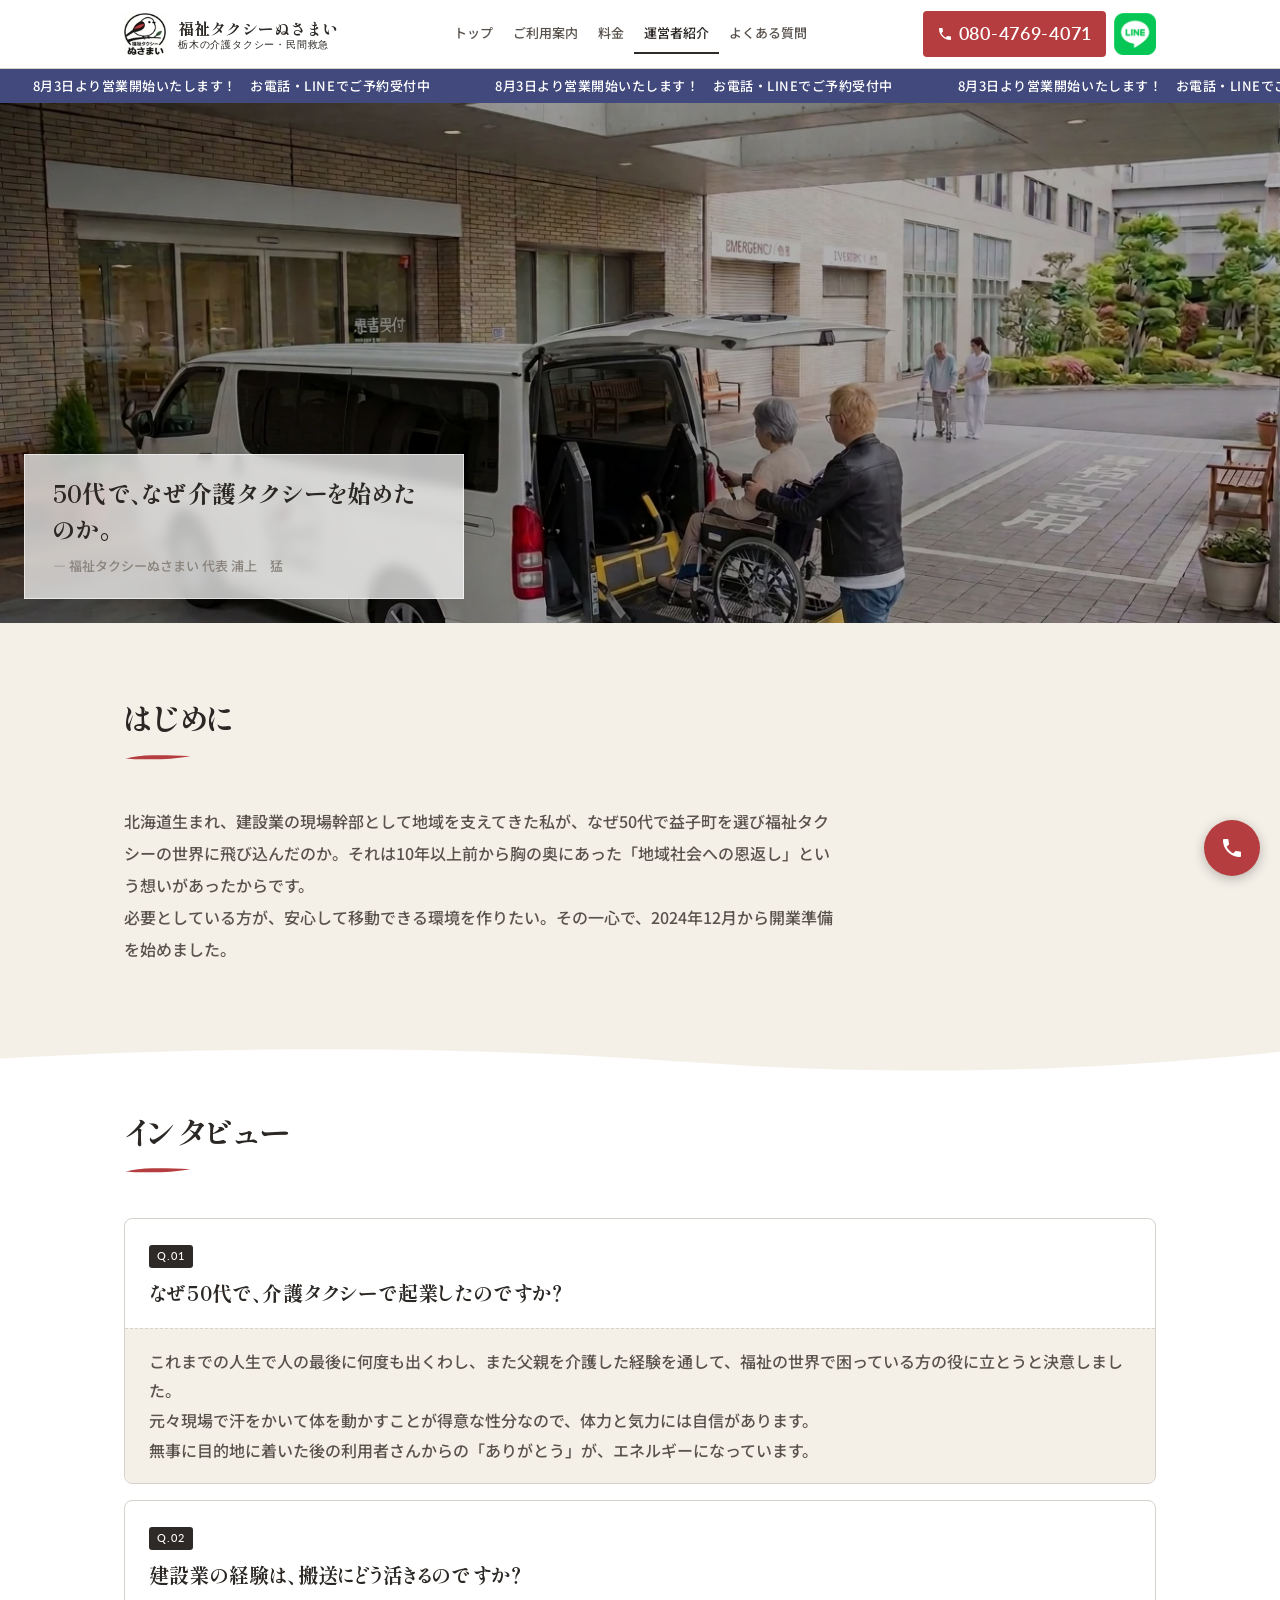
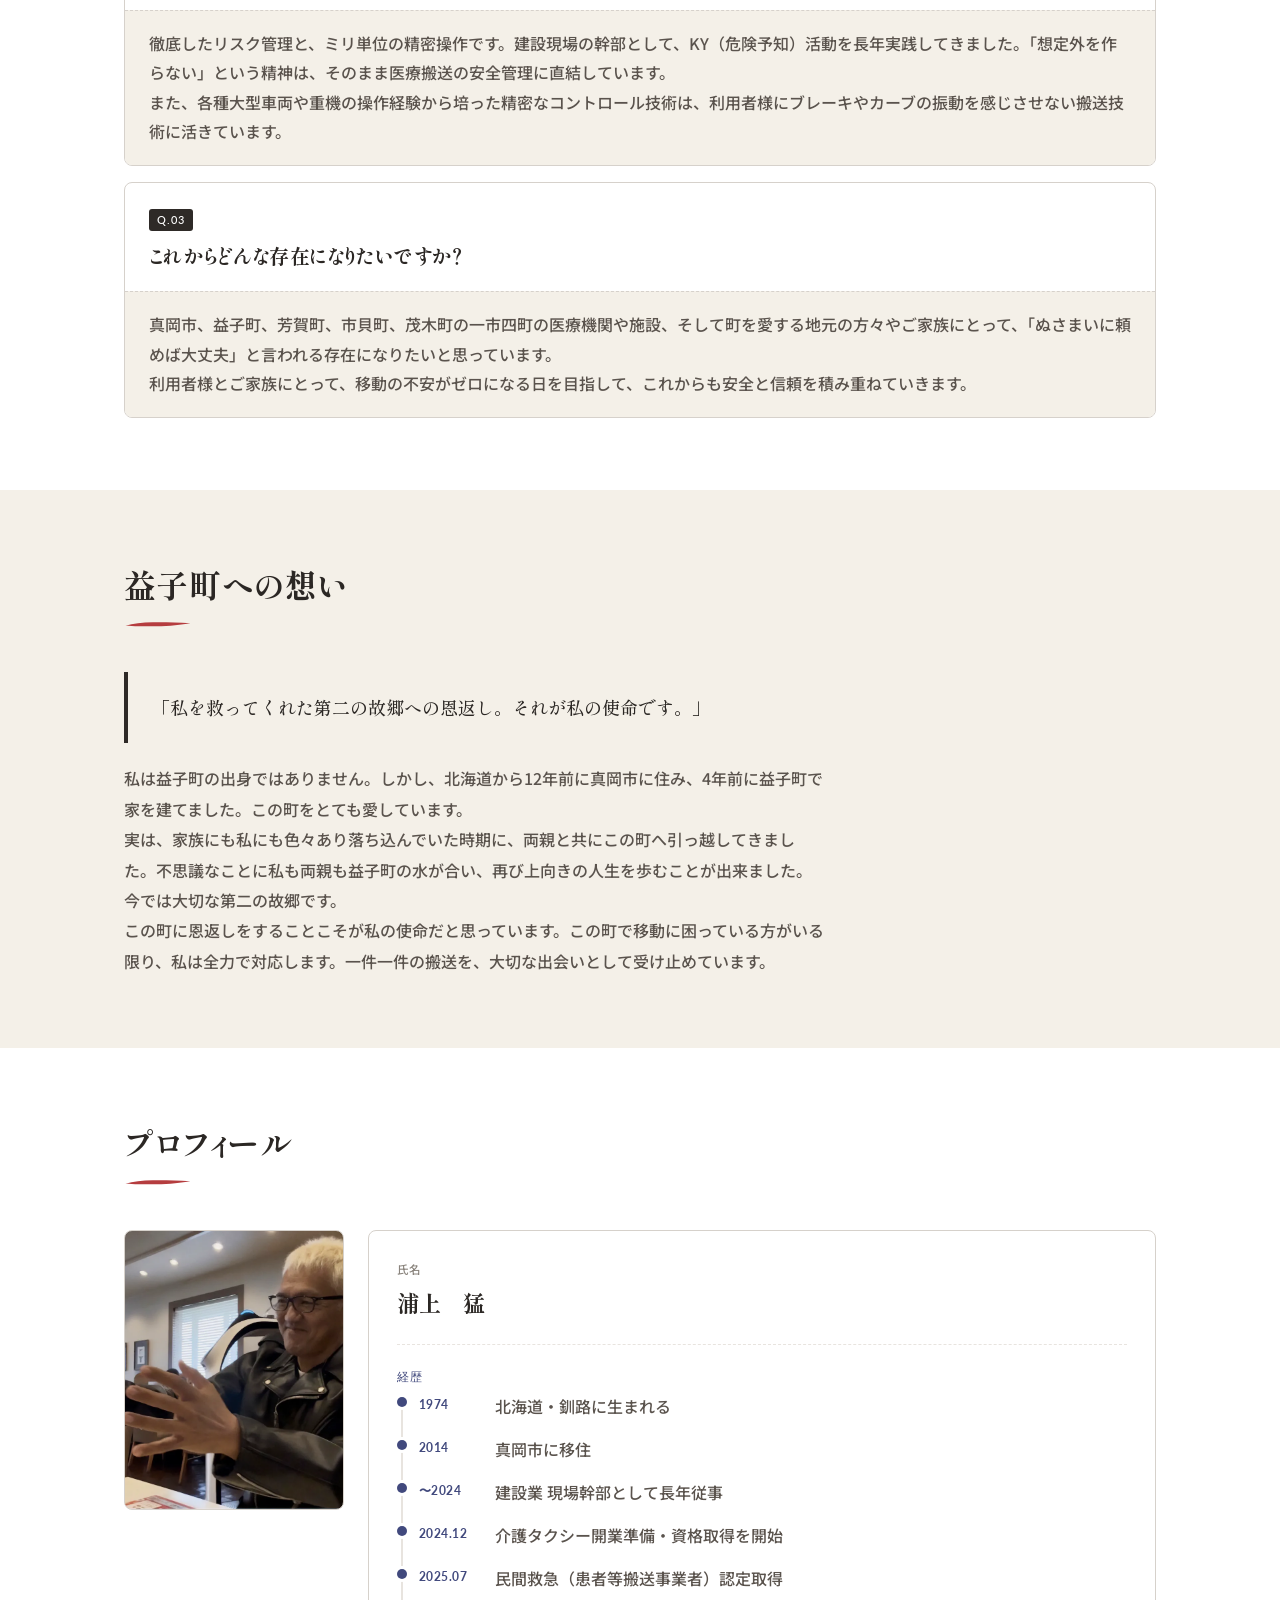
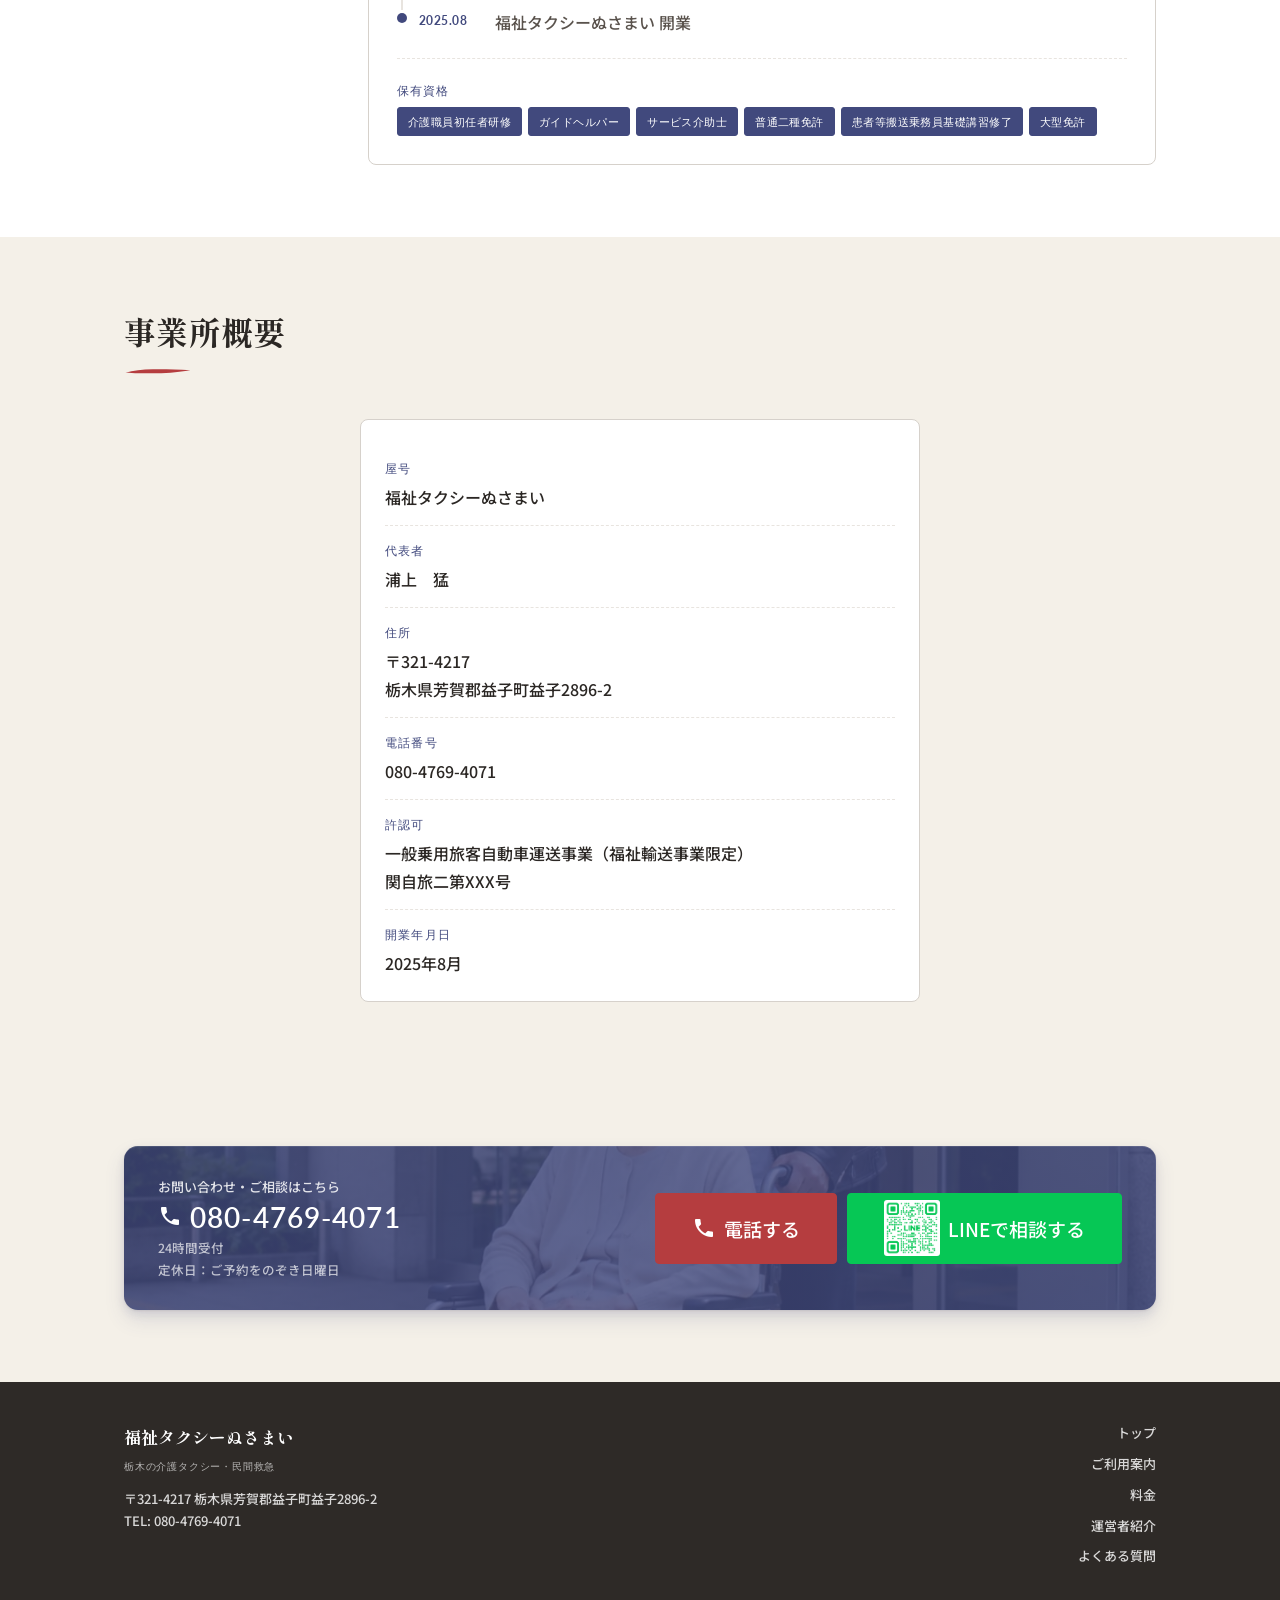
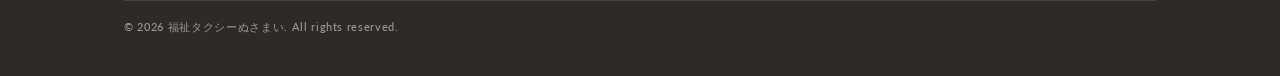
==== commit 92c2cd91: "feat: 本番画像差し替え・デッドコード削除・about-cover 調整 Co-Authored-By: Claude Sonnet 4.6 <noreply@anthropic.com>" ====
--- a/about.html
+++ b/about.html
@@ -202,7 +202,7 @@
       <h2 class="section-title">プロフィール</h2>
     </div>
     <div class="profile-grid">
-      <div class="profile-img" style="background-image: url('img/profile_dummy.webp'); background-size: cover; background-position: center 20%;"></div>
+      <div class="profile-img" style="background-image: url('img/profile.webp'); background-size: cover; background-position: center 20%;"></div>
       <div class="profile-detail">
         <div class="profile-name-row">
           <p class="profile-name-label">氏名</p>
--- a/css/style.css
+++ b/css/style.css
@@ -74,16 +74,6 @@
   font-feature-settings: "palt";
 }
 
-.section-label {
-  font-family: var(--mono);
-  font-size: 11px;
-  letter-spacing: .14em;
-  text-transform: uppercase;
-  color: var(--accent);
-  display: block;
-  margin-bottom: 10px;
-}
-
 .section-title {
   font-size: clamp(24px, 3.5vw, 32px);
   margin-bottom: 12px;
@@ -118,7 +108,6 @@
 
 .section { padding: var(--section-py) 0; }
 .section.bg-soft { background: var(--bg-soft); }
-.section.bg-alt  { background: var(--bg-alt); }
 
 /* 柔らかい曲線の区切り：上セクションの地色が、わずかに非対称な曲線で下へ沈む（柿釉ブラシと同じ手仕事の揺らぎ）。色は足さず同系トーンで上品に。--wave-color で曲線色を上書き可（白→soft の境界など）。 */
 .wave-down { position: relative; z-index: 2; }
@@ -145,9 +134,7 @@
 
 .section-header { margin-bottom: 40px; }
 
-.grid-2 { display: grid; grid-template-columns: 1fr 1fr; gap: 20px; }
 .grid-3 { display: grid; grid-template-columns: repeat(3, 1fr); gap: 20px; }
-.grid-4 { display: grid; grid-template-columns: repeat(4, 1fr); gap: 16px; }
 
 /* ---------- Buttons ---------- */
 .btn {
@@ -550,21 +537,8 @@
 }
 
 /* ---------- Image Placeholder ---------- */
-.img-ph {
-  background:
-    repeating-linear-gradient(135deg, transparent 0 9px, rgba(0,0,0,.06) 9px 10px),
-    var(--bg-alt);
-  display: flex;
-  align-items: center;
-  justify-content: center;
-  border-radius: var(--radius-s);
-  overflow: hidden;
-}
-
-/* 仮挿入ラベル 共通（.img-ph span / .equip-card .equip-img span / .profile-img span / .ph-tag） */
-.img-ph span,
+/* 仮挿入ラベル 共通（.equip-card .equip-img span / .ph-tag） */
 .equip-card .equip-img span,
-.profile-img span,
 .ph-tag {
   background: rgba(255,255,255,.85);
   border: 1px solid var(--border);
@@ -573,8 +547,6 @@
   font-size: 10.5px;
   color: var(--muted);
 }
-.img-ph span,
-.profile-img span { padding: 4px 10px; }
 .equip-card .equip-img span { padding: 3px 9px; }
 /* 実画像の上に重ねる「仮挿入」キャプション。親を position:relative にして中央配置 */
 .ph-tag {
@@ -671,7 +643,7 @@
   background-image:
     linear-gradient(color-mix(in srgb, var(--accent) 82%, transparent),
                     color-mix(in srgb, var(--accent) 82%, transparent)),   /* 呉須カラーフィルター（前面・現状の地色を半透明化） */
-    url('../img/fv02.webp');                                               /* FV写真（背面・cover） */
+    url('../img/pagefv.webp');                                               /* FV写真（背面・cover） */
   background-size: auto, cover;
   background-position: center;
   background-repeat: no-repeat;
@@ -820,7 +792,7 @@
     radial-gradient(140% 120% at 85% -25%, rgba(255,255,255,.12), rgba(255,255,255,0) 60%),  /* 右上の光沢 */
     linear-gradient(color-mix(in srgb, var(--accent-dark) 80%, transparent),
                     color-mix(in srgb, var(--accent-dark) 80%, transparent)),                 /* 呉須カラーフィルター */
-    url('../img/fv02.webp');                                                                   /* FV 写真（最背面） */
+    url('../img/pagefv.webp');                                                                   /* FV 写真（最背面） */
   background-repeat: repeat, no-repeat, no-repeat, no-repeat;
   background-size:   auto,   auto,      auto,      cover;
   background-position: center, center, center, center;
@@ -1217,7 +1189,7 @@
 .about-cover {
   width: 100%;
   height: clamp(280px, 45vw, 520px);
-  background-image: url('../img/profile_dummy.webp');
+  background-image: url('../img/pagefv02.webp');
   background-size: cover;
   background-position: center 38%;
   background-repeat: no-repeat;
@@ -1227,19 +1199,12 @@
   position: relative;
   overflow: hidden;
 }
-
-.about-cover .img-label-small {
+.about-cover::before {
+  content: '';
   position: absolute;
-  top: 50%;
-  left: 50%;
-  transform: translate(-50%, -50%);
-  background: rgba(255,255,255,.85);
-  border: 1px solid var(--border);
-  padding: 5px 12px;
-  border-radius: 3px;
-  font-family: var(--mono);
-  font-size: 11px;
-  color: var(--muted);
+  inset: 0;
+  background: rgba(0,0,0,.3);
+  pointer-events: none;
 }
 
 .about-cover-caption {
@@ -1251,6 +1216,7 @@
   padding: 20px 28px;
   margin: 24px;
   max-width: 440px;
+  position: relative;
 }
 
 .about-cover-caption h2 {
@@ -1344,8 +1310,6 @@
   letter-spacing: .1em;
   margin-bottom: 6px;
 }
-
-.profile-career { font-size: 16px; color: var(--text-2); line-height: 1.8; }
 
 /* ---------- Timeline（経歴：本当に順序のある列）---------- */
 .timeline { list-style: none; margin: 0; padding: 0; }
@@ -1502,7 +1466,6 @@
 /* ---------- Responsive ---------- */
 @media (max-width: 900px) {
   .grid-3 { grid-template-columns: 1fr 1fr; }
-  .grid-4 { grid-template-columns: 1fr 1fr; }
   .payment-grid { grid-template-columns: 1fr 1fr; }
 
   .profile-grid { grid-template-columns: 1fr; }
@@ -1586,9 +1549,7 @@
 @media (max-width: 680px) {
   :root { --section-py: 48px; }
 
-  .grid-2 { grid-template-columns: 1fr; }
   .grid-3 { grid-template-columns: 1fr; }
-  .grid-4 { grid-template-columns: 1fr 1fr; }
   .payment-grid { grid-template-columns: 1fr; }
   .step-arrow { padding-left: calc(36px + 18px); }
 
